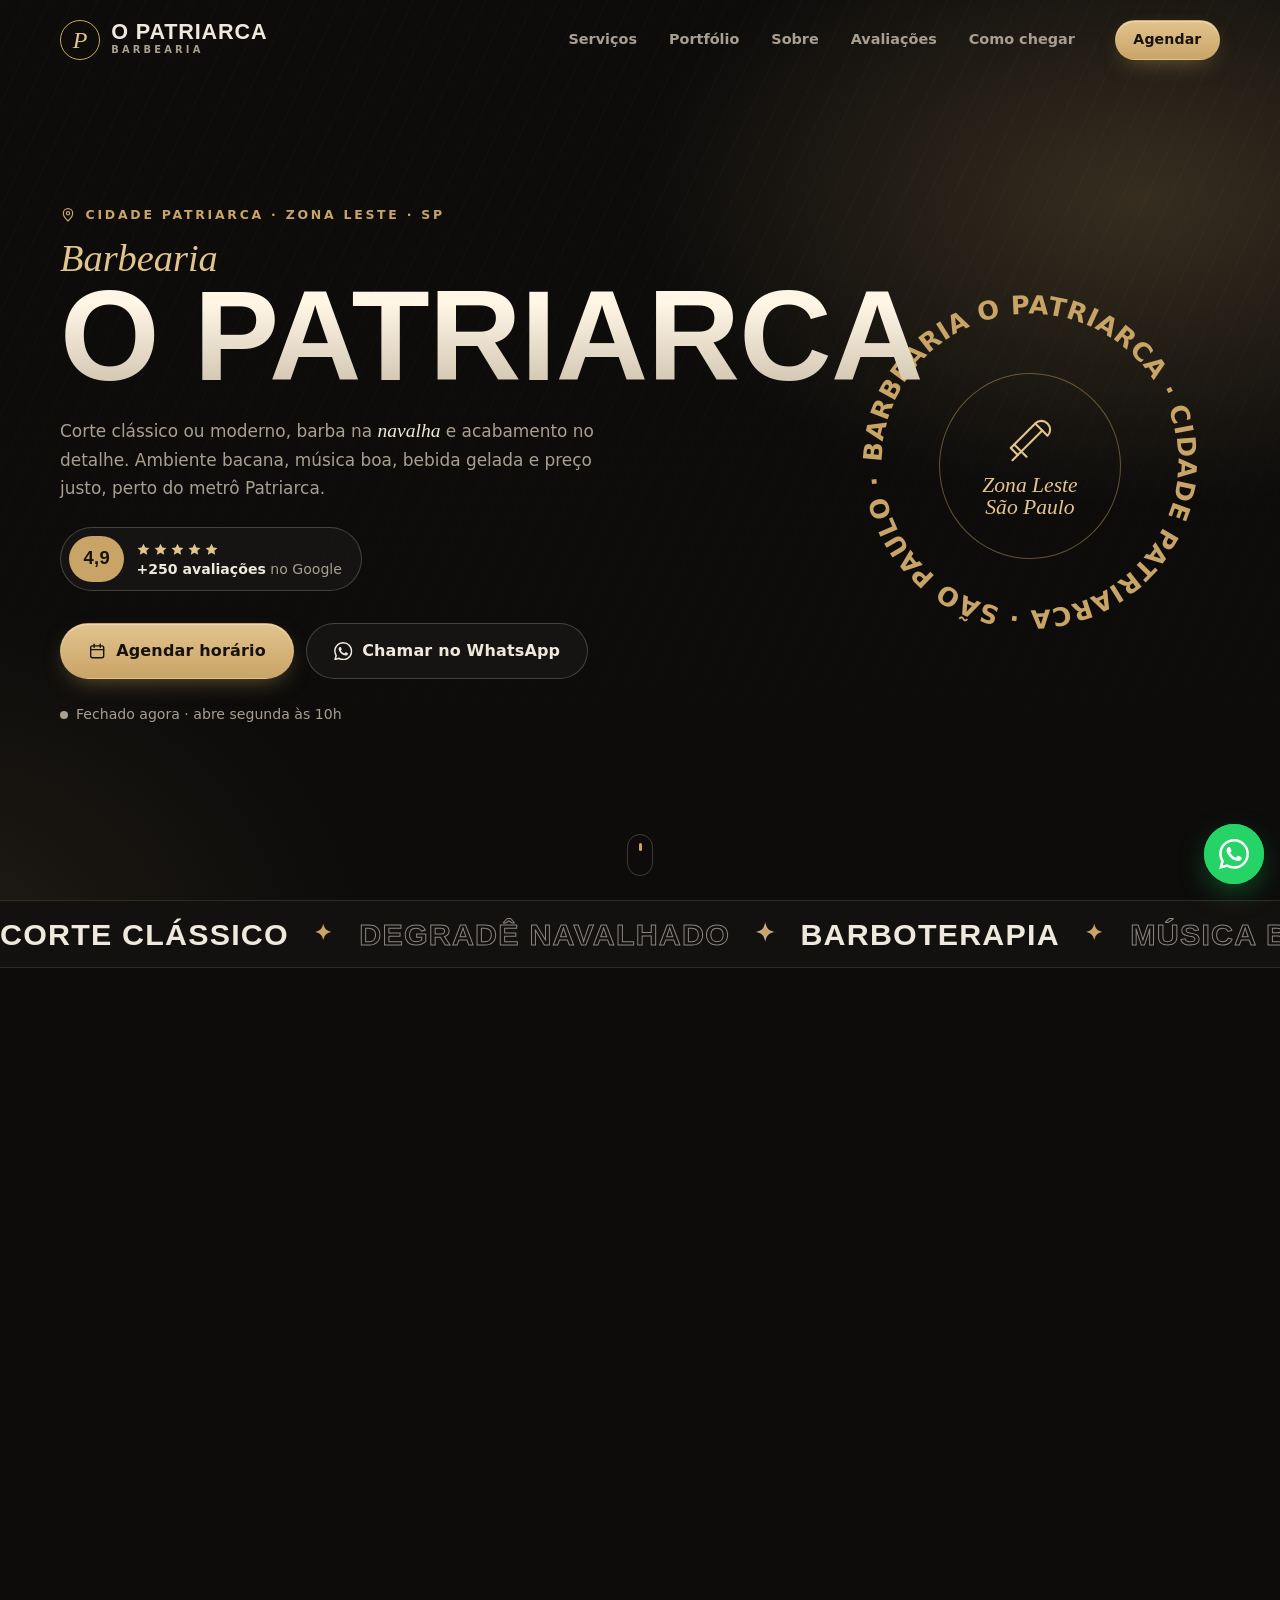
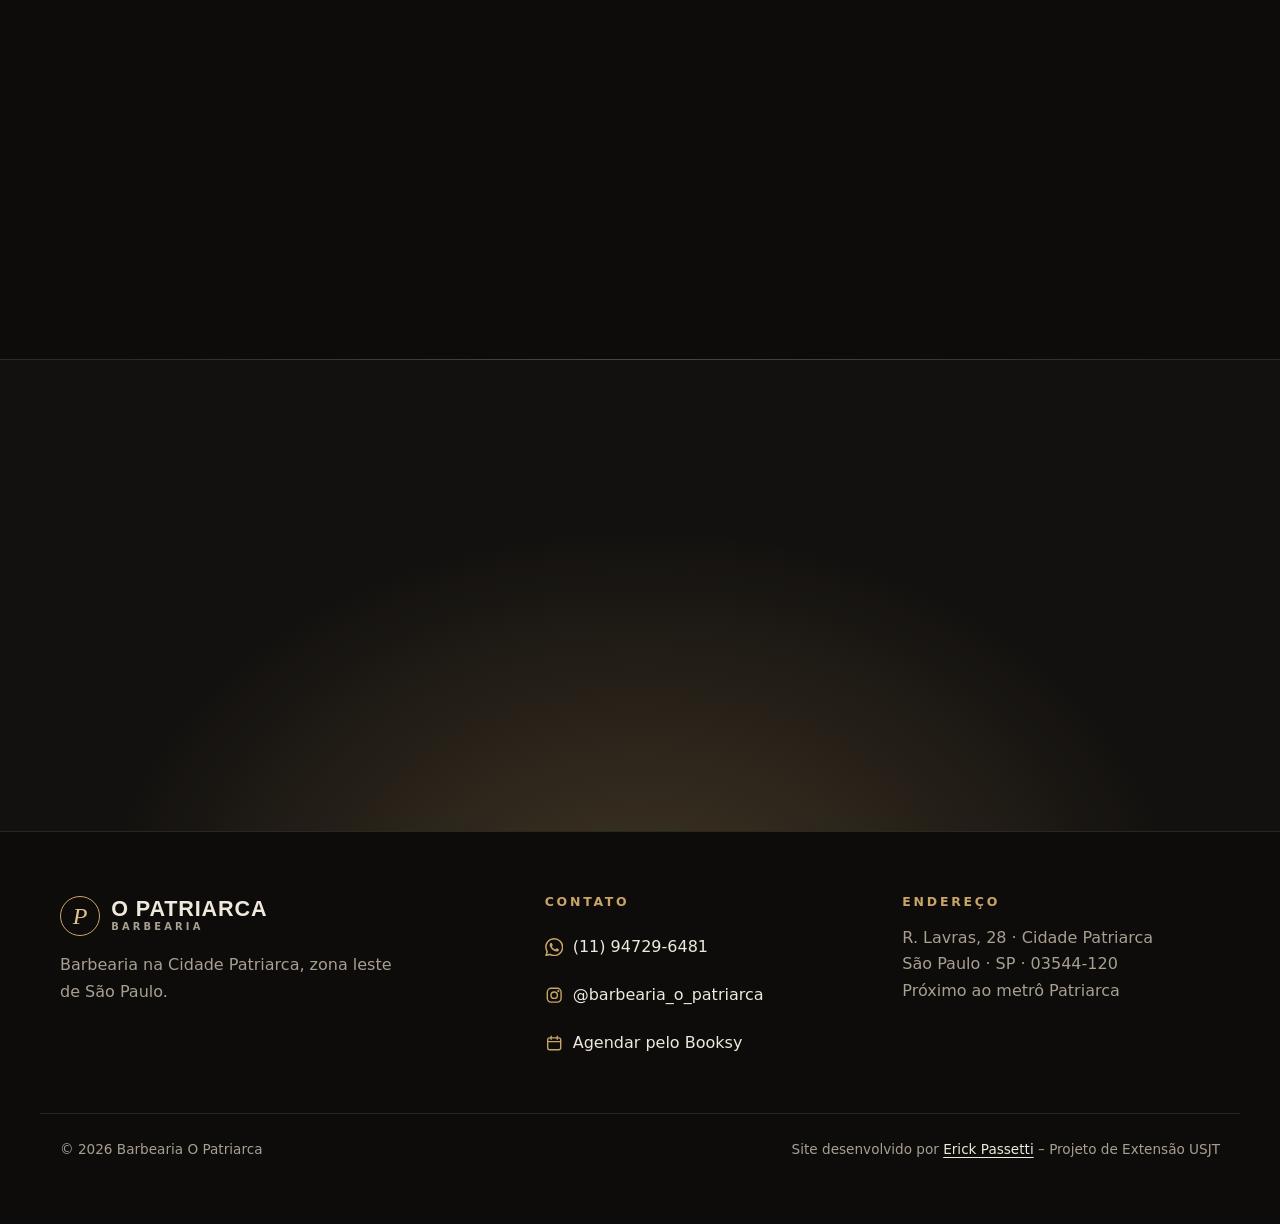
==== index.html @ 7fea0f7e "feat: site da Barbearia O Patriarca Landing page estática (HTML, CSS e JS puros) para GitHub Pages, " ====
<!doctype html>
<html lang="pt-BR">
<head>
  <meta charset="utf-8">
  <meta name="viewport" content="width=device-width, initial-scale=1, viewport-fit=cover">

  <!--
    ============================================================
    SEGURANÇA
    Política de conteúdo (CSP): o navegador só carrega scripts,
    fontes, imagens e iframes das origens listadas abaixo.
    Se um dia adicionar outro serviço externo, inclua a origem aqui.
    ============================================================
  -->
  <meta http-equiv="Content-Security-Policy" content="default-src 'self'; script-src 'self' https://gc.zgo.at; style-src 'self' https://fonts.googleapis.com; font-src https://fonts.gstatic.com; img-src 'self' data: https://*.goatcounter.com; connect-src 'self' https://*.goatcounter.com; frame-src https://www.google.com https://maps.google.com; object-src 'none'; base-uri 'self'; form-action 'none'; upgrade-insecure-requests">
  <meta name="referrer" content="strict-origin-when-cross-origin">

  <!-- ============================================================
       SEO LOCAL — título e descrição que aparecem no Google
       ============================================================ -->
  <title>Barbearia O Patriarca | Barbearia na Cidade Patriarca, Zona Leste de SP</title>
  <meta name="description" content="Barbearia na Cidade Patriarca, zona leste de SP, perto do metrô Patriarca. Corte masculino clássico e moderno, barba e barboterapia. Nota 4,9 no Google. Agende online.">
  <meta name="robots" content="index, follow, max-image-preview:large">
  <!-- TROCAR: endereço final do site no GitHub Pages (ou domínio próprio) -->
  <link rel="canonical" href="https://passetti-cmd.github.io/barbearia-o-patriarca/">

  <!-- Geolocalização (ajuda buscadores a entender a região) -->
  <meta name="geo.region" content="BR-SP">
  <meta name="geo.placename" content="Cidade Patriarca, São Paulo">
  <meta name="geo.position" content="-23.5317;-46.5005">
  <meta name="ICBM" content="-23.5317, -46.5005">

  <!-- Cor da barra do navegador no celular -->
  <meta name="theme-color" content="#0d0c0b">
  <meta name="color-scheme" content="dark">

  <!-- ============================================================
       OPEN GRAPH / TWITTER — prévia bonita no WhatsApp e redes
       ============================================================ -->
  <meta property="og:type" content="website">
  <meta property="og:locale" content="pt_BR">
  <meta property="og:site_name" content="Barbearia O Patriarca">
  <meta property="og:title" content="Barbearia O Patriarca — Cidade Patriarca, Zona Leste SP">
  <meta property="og:description" content="Corte clássico e moderno, barba e barboterapia perto do metrô Patriarca. Nota 4,9 no Google. Agende pelo Booksy ou WhatsApp.">
  <meta property="og:url" content="https://passetti-cmd.github.io/barbearia-o-patriarca/">
  <meta property="og:image" content="https://passetti-cmd.github.io/barbearia-o-patriarca/assets/img/og-image.jpg">
  <meta property="og:image:width" content="1200">
  <meta property="og:image:height" content="630">
  <meta property="og:image:alt" content="Barbearia O Patriarca — nota 4,9 no Google, Cidade Patriarca, zona leste de São Paulo">
  <meta name="twitter:card" content="summary_large_image">
  <meta name="twitter:title" content="Barbearia O Patriarca — Cidade Patriarca, Zona Leste SP">
  <meta name="twitter:description" content="Corte clássico e moderno, barba e barboterapia perto do metrô Patriarca. Nota 4,9 no Google.">
  <meta name="twitter:image" content="https://passetti-cmd.github.io/barbearia-o-patriarca/assets/img/og-image.jpg">

  <!-- Ícones -->
  <link rel="icon" href="assets/img/icons/favicon.svg" type="image/svg+xml">
  <link rel="icon" href="assets/img/icons/favicon.ico" sizes="32x32">
  <link rel="apple-touch-icon" href="assets/img/icons/apple-touch-icon.png">
  <link rel="manifest" href="site.webmanifest">

  <!-- Fontes: Big Shoulders (títulos), Instrument Serif (detalhes), Manrope (texto) -->
  <link rel="preconnect" href="https://fonts.googleapis.com">
  <link rel="preconnect" href="https://fonts.gstatic.com" crossorigin>
  <link rel="stylesheet" href="https://fonts.googleapis.com/css2?family=Big+Shoulders+Display:wght@700;800;900&family=Instrument+Serif:ital@0;1&family=Manrope:wght@400;500;600;700;800&display=swap">

  <link rel="stylesheet" href="assets/css/style.css">
  <script src="assets/js/main.js" defer></script>

  <!-- ============================================================
       DADOS ESTRUTURADOS (schema.org / BarberShop)
       Google lê isso para montar o painel da empresa na busca.
       CONFIRMAR: horários (openingHoursSpecification) e geo
       (latitude/longitude: pegue no Google Maps clicando com o
       botão direito no pin da barbearia).
       ============================================================ -->
  <script type="application/ld+json">
  {
    "@context": "https://schema.org",
    "@type": "BarberShop",
    "@id": "https://passetti-cmd.github.io/barbearia-o-patriarca/#barbearia",
    "name": "Barbearia O Patriarca",
    "description": "Barbearia na Cidade Patriarca, zona leste de São Paulo, perto do metrô Patriarca. Corte de cabelo masculino clássico e moderno, barba, barboterapia e acabamento.",
    "url": "https://passetti-cmd.github.io/barbearia-o-patriarca/",
    "image": "https://passetti-cmd.github.io/barbearia-o-patriarca/assets/img/og-image.jpg",
    "logo": "https://passetti-cmd.github.io/barbearia-o-patriarca/assets/img/icons/icon-512.png",
    "telephone": "+55-11-94729-6481",
    "priceRange": "R$ 20 - R$ 90",
    "currenciesAccepted": "BRL",
    "paymentAccepted": "Dinheiro, Pix, Cartão",
    "address": {
      "@type": "PostalAddress",
      "streetAddress": "R. Lavras, 28 - Cidade Patriarca",
      "addressLocality": "São Paulo",
      "addressRegion": "SP",
      "postalCode": "03544-120",
      "addressCountry": "BR"
    },
    "geo": {
      "@type": "GeoCoordinates",
      "latitude": -23.5317,
      "longitude": -46.5005
    },
    "hasMap": "https://www.google.com/maps/search/?api=1&query=Barbearia%20O%20Patriarca%20R.%20Lavras%2028%20S%C3%A3o%20Paulo",
    "areaServed": [
      { "@type": "Place", "name": "Cidade Patriarca" },
      { "@type": "Place", "name": "Vila Matilde" },
      { "@type": "Place", "name": "Artur Alvim" },
      { "@type": "Place", "name": "Penha" },
      { "@type": "Place", "name": "Zona Leste de São Paulo" }
    ],
    "openingHoursSpecification": [
      {
        "@type": "OpeningHoursSpecification",
        "dayOfWeek": ["Monday", "Tuesday", "Wednesday", "Thursday", "Friday", "Saturday"],
        "opens": "10:00",
        "closes": "20:00"
      }
    ],
    "aggregateRating": {
      "@type": "AggregateRating",
      "ratingValue": "4.9",
      "reviewCount": "251",
      "bestRating": "5",
      "worstRating": "1"
    },
    "sameAs": [
      "https://www.instagram.com/barbearia_o_patriarca/",
      "https://booksy.com/pt-br/1047773_barbearia-o-patriarca_barbearias_3081_sao-paulo"
    ],
    "potentialAction": {
      "@type": "ReserveAction",
      "target": "https://booksy.com/pt-br/1047773_barbearia-o-patriarca_barbearias_3081_sao-paulo",
      "name": "Agendar horário"
    },
    "hasOfferCatalog": {
      "@type": "OfferCatalog",
      "name": "Serviços",
      "itemListElement": [
        { "@type": "Offer", "price": "50.00", "priceCurrency": "BRL", "itemOffered": { "@type": "Service", "name": "Corte de cabelo masculino" } },
        { "@type": "Offer", "price": "80.00", "priceCurrency": "BRL", "itemOffered": { "@type": "Service", "name": "Combo corte + barba" } },
        { "@type": "Offer", "price": "55.00", "priceCurrency": "BRL", "itemOffered": { "@type": "Service", "name": "Corte infantil (0 a 10 anos)" } },
        { "@type": "Offer", "price": "55.00", "priceCurrency": "BRL", "itemOffered": { "@type": "Service", "name": "Degradê navalhado ou shaver" } },
        { "@type": "Offer", "price": "45.00", "priceCurrency": "BRL", "itemOffered": { "@type": "Service", "name": "Barba" } },
        { "@type": "Offer", "price": "75.00", "priceCurrency": "BRL", "itemOffered": { "@type": "Service", "name": "Barboterapia (vapor e lâmina)" } }
      ]
    }
  }
  </script>
</head>

<body>
  <!-- Sprite de ícones SVG: cada ícone é usado com <use href="#i-nome"> -->
  <svg class="sprite" aria-hidden="true" focusable="false">
    <symbol id="i-whats" viewBox="0 0 24 24"><path fill="currentColor" d="M17.47 14.38c-.3-.15-1.76-.87-2.03-.97-.27-.1-.47-.15-.67.15-.2.3-.77.97-.94 1.16-.17.2-.35.22-.64.08-.3-.15-1.26-.47-2.39-1.48-.88-.79-1.48-1.76-1.65-2.06-.17-.3-.02-.46.13-.6.13-.14.3-.35.45-.52.15-.18.2-.3.3-.5.1-.2.05-.37-.03-.52-.07-.15-.67-1.61-.91-2.2-.24-.58-.49-.5-.67-.51h-.57c-.2 0-.52.07-.79.37-.27.3-1.04 1.02-1.04 2.48s1.07 2.88 1.21 3.07c.15.2 2.1 3.2 5.08 4.49.71.3 1.26.49 1.7.63.71.22 1.36.19 1.87.12.57-.09 1.76-.72 2-1.42.25-.7.25-1.29.18-1.41-.08-.13-.27-.2-.57-.35m-5.42 7.4h-.01a9.87 9.87 0 0 1-5.03-1.37l-.36-.22-3.74.98 1-3.65-.24-.37a9.86 9.86 0 0 1-1.51-5.26c0-5.45 4.44-9.88 9.89-9.88 2.64 0 5.12 1.03 6.99 2.9a9.83 9.83 0 0 1 2.89 6.99c0 5.45-4.44 9.88-9.88 9.88m8.41-18.3A11.82 11.82 0 0 0 12.05 0C5.5 0 .16 5.34.16 11.89c0 2.1.55 4.14 1.59 5.95L.06 24l6.3-1.65a11.88 11.88 0 0 0 5.69 1.45h.01c6.55 0 11.89-5.34 11.89-11.89 0-3.18-1.24-6.17-3.48-8.41"/></symbol>
    <symbol id="i-insta" viewBox="0 0 24 24"><g fill="none" stroke="currentColor" stroke-width="1.8"><rect x="3" y="3" width="18" height="18" rx="5"/><circle cx="12" cy="12" r="4.2"/><circle cx="17.4" cy="6.6" r=".6" fill="currentColor"/></g></symbol>
    <symbol id="i-calendar" viewBox="0 0 24 24"><g fill="none" stroke="currentColor" stroke-width="1.8" stroke-linecap="round"><rect x="3.5" y="5" width="17" height="15.5" rx="2.5"/><path d="M3.5 10h17M8 3v4M16 3v4"/></g></symbol>
    <symbol id="i-star" viewBox="0 0 24 24"><path fill="currentColor" d="m12 2.6 2.9 6 6.6.8-4.9 4.5 1.3 6.5L12 17.2l-5.9 3.2 1.3-6.5L2.5 9.4l6.6-.8z"/></symbol>
    <symbol id="i-pin" viewBox="0 0 24 24"><g fill="none" stroke="currentColor" stroke-width="1.8"><path d="M12 21s-7-6.2-7-11.5a7 7 0 0 1 14 0C19 14.8 12 21 12 21z"/><circle cx="12" cy="9.5" r="2.5"/></g></symbol>
    <symbol id="i-clock" viewBox="0 0 24 24"><g fill="none" stroke="currentColor" stroke-width="1.8" stroke-linecap="round"><circle cx="12" cy="12" r="8.5"/><path d="M12 7.5V12l3 2"/></g></symbol>
    <symbol id="i-train" viewBox="0 0 24 24"><g fill="none" stroke="currentColor" stroke-width="1.8" stroke-linecap="round" stroke-linejoin="round"><rect x="5" y="3" width="14" height="14" rx="3"/><path d="M5 11h14M9 14.2h.01M15 14.2h.01M8 21l2-4M16 21l-2-4"/></g></symbol>
    <symbol id="i-arrow" viewBox="0 0 24 24"><path fill="none" stroke="currentColor" stroke-width="1.8" stroke-linecap="round" stroke-linejoin="round" d="M5 12h14m-6-6 6 6-6 6"/></symbol>
    <symbol id="i-close" viewBox="0 0 24 24"><path fill="none" stroke="currentColor" stroke-width="2" stroke-linecap="round" d="M6 6l12 12M18 6 6 18"/></symbol>
    <symbol id="i-prev" viewBox="0 0 24 24"><path fill="none" stroke="currentColor" stroke-width="2" stroke-linecap="round" stroke-linejoin="round" d="m15 5-7 7 7 7"/></symbol>
    <symbol id="i-next" viewBox="0 0 24 24"><path fill="none" stroke="currentColor" stroke-width="2" stroke-linecap="round" stroke-linejoin="round" d="m9 5 7 7-7 7"/></symbol>
    <symbol id="i-razor" viewBox="0 0 64 64"><g fill="none" stroke="currentColor" stroke-width="2.4" stroke-linecap="round" stroke-linejoin="round"><path d="M10 40 38 12l8 8-28 28z"/><path d="M38 12c4-4 10-4 14 0s4 10 0 14l-6-6"/><path d="M18 48l-6 6M14 36l14 14"/></g></symbol>
  </svg>

  <!-- Atalho para quem navega por teclado / leitor de tela -->
  <a class="skip-link" href="#conteudo">Pular para o conteúdo</a>

  <!-- ============================================================
       CABEÇALHO
       ============================================================ -->
  <header class="header" data-header>
    <div class="container header__inner">
      <a class="brand" href="#inicio" aria-label="Barbearia O Patriarca — início">
        <span class="brand__mark" aria-hidden="true">P</span>
        <span class="brand__text">O Patriarca<small>Barbearia</small></span>
      </a>

      <nav class="nav" id="menu" aria-label="Principal" data-nav>
        <ul class="nav__list">
          <li><a href="#servicos">Serviços</a></li>
          <li><a href="#portfolio">Portfólio</a></li>
          <li><a href="#sobre">Sobre</a></li>
          <li><a href="#avaliacoes">Avaliações</a></li>
          <li><a href="#localizacao">Como chegar</a></li>
        </ul>
        <a class="btn btn--gold nav__cta-mobile"
           href="https://booksy.com/pt-br/1047773_barbearia-o-patriarca_barbearias_3081_sao-paulo"
           target="_blank" rel="noopener noreferrer"
           data-goatcounter-click="agendar-booksy" data-goatcounter-title="Menu mobile">
          <svg class="icon" aria-hidden="true"><use href="#i-calendar"/></svg> Agendar horário
        </a>
      </nav>

      <a class="btn btn--gold btn--sm header__cta"
         href="https://booksy.com/pt-br/1047773_barbearia-o-patriarca_barbearias_3081_sao-paulo"
         target="_blank" rel="noopener noreferrer"
         data-goatcounter-click="agendar-booksy" data-goatcounter-title="Cabeçalho">Agendar</a>

      <button class="menu-toggle" type="button" aria-expanded="false" aria-controls="menu" data-menu-toggle>
        <span class="sr-only" data-menu-label>Abrir menu</span>
        <span class="menu-toggle__bars" aria-hidden="true"></span>
      </button>
    </div>
  </header>

  <main id="conteudo">

    <!-- ============================================================
         01 · HERO
         ============================================================ -->
    <section class="hero" id="inicio" aria-labelledby="titulo-principal">
      <div class="hero__bg" aria-hidden="true"></div>

      <div class="container hero__inner">
        <div class="hero__content">
          <p class="eyebrow hero__eyebrow" data-reveal>
            <svg class="icon" aria-hidden="true"><use href="#i-pin"/></svg>
            Cidade Patriarca · Zona Leste · SP
          </p>

          <h1 class="hero__title" id="titulo-principal" data-reveal>
            <span class="hero__title-kicker">Barbearia</span>
            <span class="hero__title-main">O Patriarca</span>
          </h1>

          <p class="hero__lead" data-reveal>
            Corte clássico ou moderno, barba na <em>navalha</em> e acabamento no detalhe.
            Ambiente bacana, música boa, bebida gelada e preço justo, perto do metrô Patriarca.
          </p>

          <a class="rating-pill" href="#avaliacoes" data-reveal>
            <span class="rating-pill__score">4,9</span>
            <span class="stars" aria-hidden="true">
              <svg><use href="#i-star"/></svg><svg><use href="#i-star"/></svg><svg><use href="#i-star"/></svg><svg><use href="#i-star"/></svg><svg><use href="#i-star"/></svg>
            </span>
            <span class="rating-pill__text"><strong>+250 avaliações</strong> no Google</span>
          </a>

          <div class="hero__actions" data-reveal>
            <a class="btn btn--gold btn--lg"
               href="https://booksy.com/pt-br/1047773_barbearia-o-patriarca_barbearias_3081_sao-paulo"
               target="_blank" rel="noopener noreferrer"
               data-goatcounter-click="agendar-booksy" data-goatcounter-title="Hero">
              <svg class="icon" aria-hidden="true"><use href="#i-calendar"/></svg>
              Agendar horário
            </a>
            <a class="btn btn--ghost btn--lg"
               href="https://wa.me/5511947296481?text=Ol%C3%A1!%20Vim%20pelo%20site%20e%20gostaria%20de%20agendar%20um%20hor%C3%A1rio."
               target="_blank" rel="noopener noreferrer"
               data-goatcounter-click="whatsapp" data-goatcounter-title="Hero">
              <svg class="icon" aria-hidden="true"><use href="#i-whats"/></svg>
              Chamar no WhatsApp
            </a>
          </div>

          <p class="hero__status" data-open-status hidden></p>
        </div>

        <!-- Selo giratório decorativo -->
        <div class="hero__seal" aria-hidden="true">
          <svg class="seal__ring" viewBox="0 0 200 200">
            <defs><path id="seal-circle" d="M100,100 m-78,0 a78,78 0 1,1 156,0 a78,78 0 1,1 -156,0"/></defs>
            <text><textPath href="#seal-circle" textLength="486" lengthAdjust="spacing">BARBEARIA O PATRIARCA · CIDADE PATRIARCA · SÃO PAULO ·</textPath></text>
          </svg>
          <div class="seal__core">
            <svg class="seal__razor"><use href="#i-razor"/></svg>
            <span>Zona Leste<br>São Paulo</span>
          </div>
        </div>
      </div>

      <a class="hero__scroll" href="#servicos" aria-label="Rolar para os serviços">
        <span></span>
      </a>
    </section>

    <!-- Faixa animada com os diferenciais -->
    <div class="marquee" aria-hidden="true">
      <div class="marquee__track">
        <span>Corte clássico</span><span>Degradê navalhado</span><span>Barboterapia</span><span>Música boa</span><span>Bebida gelada</span><span>Preço justo</span><span>Hora marcada</span>
        <span>Corte clássico</span><span>Degradê navalhado</span><span>Barboterapia</span><span>Música boa</span><span>Bebida gelada</span><span>Preço justo</span><span>Hora marcada</span>
      </div>
    </div>

    <!-- ============================================================
         02 · SERVIÇOS
         Preços copiados do Booksy. Se mudarem lá, mude aqui também
         (e no JSON-LD lá em cima, em "hasOfferCatalog").
         ============================================================ -->
    <section class="section" id="servicos" aria-labelledby="titulo-servicos">
      <div class="container">
        <header class="section__head" data-reveal>
          <p class="eyebrow"><span class="eyebrow__num">01</span> Serviços</p>
          <h2 class="section__title" id="titulo-servicos">Cortes, barba e <em>acabamento</em></h2>
          <p class="section__lead">Do corte na máquina ao degradê navalhado. Valores de referência, confirme no agendamento.</p>
        </header>

        <!-- Destaques: os 3 mais pedidos -->
        <h3 class="sr-only">Mais pedidos</h3>
        <ul class="featured" role="list">
          <li class="card card--feature" data-reveal>
            <span class="card__tag">Mais pedido</span>
            <h4 class="card__title">Corte</h4>
            <p class="card__desc">Corte masculino clássico ou moderno, na tesoura ou máquina, com finalização.</p>
            <p class="card__meta"><span class="price">R$ 50</span><span class="duration"><svg class="icon" aria-hidden="true"><use href="#i-clock"/></svg>30 min</span></p>
          </li>
          <li class="card card--feature card--highlight" data-reveal>
            <span class="card__tag">Melhor custo</span>
            <h4 class="card__title">Combo Corte + Barba</h4>
            <p class="card__desc">O pacote completo: corte do seu estilo e barba alinhada na navalha.</p>
            <p class="card__meta"><span class="price">R$ 80</span><span class="duration"><svg class="icon" aria-hidden="true"><use href="#i-clock"/></svg>1 h</span></p>
          </li>
          <li class="card card--feature" data-reveal>
            <span class="card__tag">Experiência</span>
            <h4 class="card__title">Barboterapia</h4>
            <p class="card__desc">Vapor e lâmina: limpeza de pele, esfoliação, massagem facial, barbear e hidratação.</p>
            <p class="card__meta"><span class="price">R$ 75</span><span class="duration"><svg class="icon" aria-hidden="true"><use href="#i-clock"/></svg>45 min</span></p>
          </li>
        </ul>

        <!-- Tabela completa por categoria (abas) -->
        <div class="menu-board" data-reveal>
          <div class="tabs" role="tablist" aria-label="Categorias de serviço" data-tabs>
            <button class="tabs__btn" type="button" role="tab" id="tab-cortes" aria-controls="painel-cortes" aria-selected="true">Cortes</button>
            <button class="tabs__btn" type="button" role="tab" id="tab-barba" aria-controls="painel-barba" aria-selected="false" tabindex="-1">Barba</button>
            <button class="tabs__btn" type="button" role="tab" id="tab-combos" aria-controls="painel-combos" aria-selected="false" tabindex="-1">Combos</button>
            <button class="tabs__btn" type="button" role="tab" id="tab-acabamentos" aria-controls="painel-acabamentos" aria-selected="false" tabindex="-1">Acabamentos</button>
          </div>

          <div class="tabs__panel" role="tabpanel" id="painel-cortes" aria-labelledby="tab-cortes" tabindex="0">
            <h3 class="panel__title">Cortes</h3>
            <ul class="price-list" role="list">
              <li><span class="price-list__name">Corte</span><span class="price-list__dots"></span><span class="price-list__time">30 min</span><span class="price-list__price">R$ 50</span></li>
              <li><span class="price-list__name">Corte “Degradê Navalhado ou Shaver”</span><span class="price-list__dots"></span><span class="price-list__time">30 min</span><span class="price-list__price">R$ 55</span></li>
              <li><span class="price-list__name">Corte kids <small>(0 a 10 anos)</small></span><span class="price-list__dots"></span><span class="price-list__time">45 min</span><span class="price-list__price">R$ 55</span></li>
              <li><span class="price-list__name">Corte raspado por inteiro na navalha</span><span class="price-list__dots"></span><span class="price-list__time">30 min</span><span class="price-list__price">R$ 40</span></li>
              <li><span class="price-list__name">Corte máquina, um tamanho</span><span class="price-list__dots"></span><span class="price-list__time">20 min</span><span class="price-list__price">R$ 35</span></li>
            </ul>
          </div>

          <div class="tabs__panel" role="tabpanel" id="painel-barba" aria-labelledby="tab-barba" tabindex="0">
            <h3 class="panel__title">Barba</h3>
            <ul class="price-list" role="list">
              <li><span class="price-list__name">Barboterapia <small>(vapor e lâmina)</small></span><span class="price-list__dots"></span><span class="price-list__time">45 min</span><span class="price-list__price">R$ 75</span></li>
              <li><span class="price-list__name">Barba</span><span class="price-list__dots"></span><span class="price-list__time">30 min</span><span class="price-list__price">R$ 45</span></li>
              <li><span class="price-list__name">Limpar pescoço, rosto e aparar o bigode <small>(só máquina, sem navalha)</small></span><span class="price-list__dots"></span><span class="price-list__time">15 min</span><span class="price-list__price">R$ 30</span></li>
              <li><span class="price-list__name">Abaixar a barba na máquina</span><span class="price-list__dots"></span><span class="price-list__time">10 min</span><span class="price-list__price">R$ 20</span></li>
            </ul>
          </div>

          <div class="tabs__panel" role="tabpanel" id="painel-combos" aria-labelledby="tab-combos" tabindex="0">
            <h3 class="panel__title">Combos</h3>
            <ul class="price-list" role="list">
              <li><span class="price-list__name">Corte máquina um tamanho + barboterapia</span><span class="price-list__dots"></span><span class="price-list__time">1 h</span><span class="price-list__price">R$ 90</span></li>
              <li><span class="price-list__name">Corte todo raspado (navalha) + barboterapia</span><span class="price-list__dots"></span><span class="price-list__time">1 h</span><span class="price-list__price">R$ 90</span></li>
              <li><span class="price-list__name">Corte + barba</span><span class="price-list__dots"></span><span class="price-list__time">1 h</span><span class="price-list__price">R$ 80</span></li>
              <li><span class="price-list__name">Corte todo raspado (navalha) + barba</span><span class="price-list__dots"></span><span class="price-list__time">45 min</span><span class="price-list__price">R$ 70</span></li>
              <li><span class="price-list__name">Corte um tamanho (máquina) + barba</span><span class="price-list__dots"></span><span class="price-list__time">45 min</span><span class="price-list__price">R$ 70</span></li>
              <!-- CONFIRMAR: o Booksy lista 11 combos; adicione os outros 6 aqui -->
            </ul>
            <p class="panel__note">Tem mais combinações no Booksy.</p>
          </div>

          <div class="tabs__panel" role="tabpanel" id="painel-acabamentos" aria-labelledby="tab-acabamentos" tabindex="0">
            <h3 class="panel__title">Acabamentos</h3>
            <ul class="price-list" role="list">
              <li><span class="price-list__name">Pezinho e sobrancelha</span><span class="price-list__dots"></span><span class="price-list__time">30 min</span><span class="price-list__price">R$ 45</span></li>
              <li><span class="price-list__name">Pezinho com navalha</span><span class="price-list__dots"></span><span class="price-list__time">30 min</span><span class="price-list__price">R$ 25</span></li>
              <li><span class="price-list__name">Sobrancelhas</span><span class="price-list__dots"></span><span class="price-list__time">30 min</span><span class="price-list__price">R$ 25</span></li>
              <li><span class="price-list__name">Pezinho máquina</span><span class="price-list__dots"></span><span class="price-list__time">30 min</span><span class="price-list__price">R$ 20</span></li>
              <li><span class="price-list__name">Penteado</span><span class="price-list__dots"></span><span class="price-list__time">15 min</span><span class="price-list__price">R$ 20</span></li>
            </ul>
          </div>

          <div class="menu-board__foot">
            <p>Atendimento com <strong>hora marcada</strong>: escolha o serviço, o barbeiro e o horário.</p>
            <a class="btn btn--gold"
               href="https://booksy.com/pt-br/1047773_barbearia-o-patriarca_barbearias_3081_sao-paulo"
               target="_blank" rel="noopener noreferrer"
               data-goatcounter-click="agendar-booksy" data-goatcounter-title="Serviços">
              Ver horários livres <svg class="icon" aria-hidden="true"><use href="#i-arrow"/></svg>
            </a>
          </div>
        </div>
      </div>
    </section>

    <!-- ============================================================
         03 · PORTFÓLIO
         Para trocar as fotos: substitua os arquivos em
         assets/img/portfolio/ mantendo os mesmos nomes
         (corte-01.jpg ... corte-08.jpg) e ajuste o "alt" de cada uma
         descrevendo o corte (ajuda no Google Imagens).
         Tamanho ideal: 900 x 1125 px (proporção 4:5), JPG ~150 KB.
         ============================================================ -->
    <section class="section section--alt" id="portfolio" aria-labelledby="titulo-portfolio">
      <div class="container">
        <header class="section__head" data-reveal>
          <p class="eyebrow"><span class="eyebrow__num">02</span> Portfólio</p>
          <h2 class="section__title" id="titulo-portfolio">Trabalho que <em>fala</em> por si</h2>
          <p class="section__lead">Alguns cortes feitos aqui na cadeira. Toque na foto para ampliar.</p>
        </header>

        <ul class="gallery" role="list" data-gallery>
          <li class="gallery__item gallery__item--tall" data-reveal>
            <a href="assets/img/portfolio/corte-01.jpg" data-lightbox>
              <img src="assets/img/portfolio/corte-01.jpg" width="900" height="1125" loading="lazy" decoding="async"
                   alt="Degradê navalhado com risco lateral feito na Barbearia O Patriarca">
            </a>
          </li>
          <li class="gallery__item" data-reveal>
            <a href="assets/img/portfolio/corte-02.jpg" data-lightbox>
              <img src="assets/img/portfolio/corte-02.jpg" width="900" height="1125" loading="lazy" decoding="async"
                   alt="Corte social clássico masculino com acabamento na tesoura">
            </a>
          </li>
          <li class="gallery__item" data-reveal>
            <a href="assets/img/portfolio/corte-03.jpg" data-lightbox>
              <img src="assets/img/portfolio/corte-03.jpg" width="900" height="1125" loading="lazy" decoding="async"
                   alt="Barba alinhada na navalha com contorno marcado">
            </a>
          </li>
          <li class="gallery__item gallery__item--tall" data-reveal>
            <a href="assets/img/portfolio/corte-04.jpg" data-lightbox>
              <img src="assets/img/portfolio/corte-04.jpg" width="900" height="1125" loading="lazy" decoding="async"
                   alt="Combo corte e barba em cliente da zona leste de São Paulo">
            </a>
          </li>
          <li class="gallery__item gallery__item--tall" data-reveal>
            <a href="assets/img/portfolio/corte-05.jpg" data-lightbox>
              <img src="assets/img/portfolio/corte-05.jpg" width="900" height="1125" loading="lazy" decoding="async"
                   alt="Corte moderno texturizado no topo com laterais baixas">
            </a>
          </li>
          <li class="gallery__item gallery__item--tall" data-reveal>
            <a href="assets/img/portfolio/corte-06.jpg" data-lightbox>
              <img src="assets/img/portfolio/corte-06.jpg" width="900" height="1125" loading="lazy" decoding="async"
                   alt="Corte infantil feito na Barbearia O Patriarca">
            </a>
          </li>
          <li class="gallery__item" data-reveal>
            <a href="assets/img/portfolio/corte-07.jpg" data-lightbox>
              <img src="assets/img/portfolio/corte-07.jpg" width="900" height="1125" loading="lazy" decoding="async"
                   alt="Cabeça raspada na navalha com acabamento liso">
            </a>
          </li>
          <li class="gallery__item" data-reveal>
            <a href="assets/img/portfolio/corte-08.jpg" data-lightbox>
              <img src="assets/img/portfolio/corte-08.jpg" width="900" height="1125" loading="lazy" decoding="async"
                   alt="Ambiente interno da Barbearia O Patriarca na Cidade Patriarca">
            </a>
          </li>
        </ul>

        <p class="center" data-reveal>
          <a class="btn btn--ghost"
             href="https://www.instagram.com/barbearia_o_patriarca/"
             target="_blank" rel="noopener noreferrer"
             data-goatcounter-click="instagram" data-goatcounter-title="Portfólio">
            <svg class="icon" aria-hidden="true"><use href="#i-insta"/></svg>
            Mais cortes no @barbearia_o_patriarca
          </a>
        </p>
      </div>
    </section>

    <!-- ============================================================
         04 · SOBRE
         Texto baseado na descrição do próprio Booksy da barbearia.
         CONFIRMAR: nome do segundo barbeiro e fotos da equipe.
         ============================================================ -->
    <section class="section" id="sobre" aria-labelledby="titulo-sobre">
      <div class="container about">
        <div class="about__text" data-reveal>
          <p class="eyebrow"><span class="eyebrow__num">03</span> Sobre</p>
          <h2 class="section__title" id="titulo-sobre">Barbearia de <em>respeito</em> na zona leste</h2>
          <p>
            A Barbearia O Patriarca é referência em corte masculino na zona leste de São Paulo.
            Somos especializados em cortes clássicos e modernos, barba e acabamento, com técnica
            atualizada e atenção a cada detalhe.
          </p>
          <p>
            Aqui o atendimento é com hora marcada, para você chegar, sentar e ser atendido sem fila.
            O resto fica por conta da casa: ambiente confortável, música boa e bebida gelada.
          </p>

          <ul class="perks" role="list">
            <li><strong>Preço justo</strong><span>Serviço caprichado sem pesar no bolso.</span></li>
            <li><strong>Atendimento profissional</strong><span>Técnica, precisão e conversa boa.</span></li>
            <li><strong>Ambiente bacana</strong><span>Música boa e bebida gelada.</span></li>
            <li><strong>Hora marcada</strong><span>Agenda online, sem espera.</span></li>
          </ul>
        </div>

        <div class="team" data-reveal>
          <h3 class="team__title">A equipe</h3>
          <ul class="team__list" role="list">
            <li class="barber">
              <img src="assets/img/equipe/barbeiro-01.jpg" width="600" height="750" loading="lazy" decoding="async"
                   alt="Marcos, barbeiro da Barbearia O Patriarca">
              <div class="barber__info">
                <h4>Marcos</h4>
                <p>Barbeiro</p>
              </div>
            </li>
            <li class="barber">
              <img src="assets/img/equipe/barbeiro-02.jpg" width="600" height="750" loading="lazy" decoding="async"
                   alt="Barbeiro da Barbearia O Patriarca">
              <div class="barber__info">
                <!-- TROCAR: nome do segundo barbeiro -->
                <h4>Nome do barbeiro</h4>
                <p>Barbeiro</p>
              </div>
            </li>
          </ul>
        </div>
      </div>
    </section>

    <!-- ============================================================
         05 · AVALIAÇÕES
         NÃO invente depoimentos. Para incluir avaliações reais,
         copie do Google e cole dentro de <ul class="reviews">,
         seguindo o modelo comentado abaixo.
         ============================================================ -->
    <section class="section section--alt" id="avaliacoes" aria-labelledby="titulo-avaliacoes">
      <div class="container">
        <div class="score" data-reveal>
          <div class="score__number">
            <span class="score__value">4,9</span>
            <span class="stars stars--lg" aria-hidden="true">
              <svg><use href="#i-star"/></svg><svg><use href="#i-star"/></svg><svg><use href="#i-star"/></svg><svg><use href="#i-star"/></svg><svg><use href="#i-star"/></svg>
            </span>
            <span class="score__count">+250 avaliações no Google</span>
          </div>

          <div class="score__text">
            <p class="eyebrow"><span class="eyebrow__num">04</span> Avaliações</p>
            <h2 class="section__title" id="titulo-avaliacoes">Quem senta na cadeira, <em>volta</em></h2>
            <p class="section__lead">
              A nota vem de clientes reais no Google. Já cortou com a gente?
              Sua avaliação ajuda muito quem está procurando barbearia na zona leste.
            </p>
            <div class="score__actions">
              <!-- TROCAR (opcional): use o link "Pedir avaliações" do Perfil da Empresa no Google
                   (algo como https://g.page/r/XXXX/review) para abrir direto a janela de avaliar. -->
              <a class="btn btn--gold"
                 href="https://www.google.com/maps/search/?api=1&amp;query=Barbearia%20O%20Patriarca%20R.%20Lavras%2028%20S%C3%A3o%20Paulo"
                 target="_blank" rel="noopener noreferrer"
                 data-goatcounter-click="avaliar-google" data-goatcounter-title="Avaliações">
                <svg class="icon" aria-hidden="true"><use href="#i-star"/></svg>
                Avalie a gente no Google
              </a>
              <a class="btn btn--ghost"
                 href="https://www.google.com/maps/search/?api=1&amp;query=Barbearia%20O%20Patriarca%20R.%20Lavras%2028%20S%C3%A3o%20Paulo"
                 target="_blank" rel="noopener noreferrer"
                 data-goatcounter-click="ver-avaliacoes-google" data-goatcounter-title="Avaliações">
                Ler avaliações <svg class="icon" aria-hidden="true"><use href="#i-arrow"/></svg>
              </a>
            </div>
          </div>
        </div>

        <ul class="reviews" role="list">
          <!--
            MODELO DE AVALIAÇÃO REAL (copie, descomente e preencha):

            <li class="review" data-reveal>
              <span class="stars" aria-label="5 de 5 estrelas">
                <svg><use href="#i-star"/></svg><svg><use href="#i-star"/></svg><svg><use href="#i-star"/></svg><svg><use href="#i-star"/></svg><svg><use href="#i-star"/></svg>
              </span>
              <blockquote class="review__text">
                <p>Texto da avaliação exatamente como está no Google.</p>
              </blockquote>
              <p class="review__author">Nome do cliente <span>· Google · mês/ano</span></p>
            </li>
          -->
        </ul>
      </div>
    </section>

    <!-- ============================================================
         06 · LOCALIZAÇÃO
         CONFIRMAR: dias e horários. Se mudar aqui, mude também
         no JSON-LD (topo) e em HORARIOS no assets/js/main.js.
         ============================================================ -->
    <section class="section" id="localizacao" aria-labelledby="titulo-local">
      <div class="container">
        <header class="section__head" data-reveal>
          <p class="eyebrow"><span class="eyebrow__num">05</span> Como chegar</p>
          <h2 class="section__title" id="titulo-local">Perto do metrô <em>Patriarca</em></h2>
        </header>

        <div class="location">
          <div class="location__info" data-reveal>
            <div class="info-block">
              <svg class="icon icon--lg" aria-hidden="true"><use href="#i-pin"/></svg>
              <div>
                <h3>Endereço</h3>
                <address>
                  R. Lavras, 28 · Cidade Patriarca<br>
                  São Paulo · SP · CEP 03544-120
                </address>
              </div>
            </div>

            <div class="info-block">
              <svg class="icon icon--lg" aria-hidden="true"><use href="#i-train"/></svg>
              <div>
                <h3>De metrô</h3>
                <p>Estação <strong>Patriarca</strong>, Linha 3-Vermelha. Pertinho a pé.</p>
              </div>
            </div>

            <div class="info-block">
              <svg class="icon icon--lg" aria-hidden="true"><use href="#i-clock"/></svg>
              <div>
                <h3>Horário</h3>
                <!-- CONFIRMAR horários com o dono -->
                <dl class="hours">
                  <div><dt>Segunda a sábado</dt><dd>10h às 20h</dd></div>
                  <div><dt>Domingo</dt><dd>Fechado</dd></div>
                </dl>
                <p class="hours__status" data-open-status hidden></p>
              </div>
            </div>

            <div class="location__actions">
              <a class="btn btn--gold"
                 href="https://www.google.com/maps/dir/?api=1&amp;destination=R.%20Lavras%2C%2028%20-%20Cidade%20Patriarca%2C%20S%C3%A3o%20Paulo%20-%20SP%2C%2003544-120"
                 target="_blank" rel="noopener noreferrer"
                 data-goatcounter-click="rota-maps" data-goatcounter-title="Localização">
                Traçar rota <svg class="icon" aria-hidden="true"><use href="#i-arrow"/></svg>
              </a>
              <a class="btn btn--ghost"
                 href="https://wa.me/5511947296481?text=Ol%C3%A1!%20Vim%20pelo%20site%20e%20gostaria%20de%20agendar%20um%20hor%C3%A1rio."
                 target="_blank" rel="noopener noreferrer"
                 data-goatcounter-click="whatsapp" data-goatcounter-title="Localização">
                <svg class="icon" aria-hidden="true"><use href="#i-whats"/></svg> (11) 94729-6481
              </a>
            </div>
          </div>

          <div class="map" data-reveal>
            <!-- Mapa do Google sem chave de API (modo "embed" público) -->
            <iframe
              title="Mapa: Barbearia O Patriarca, R. Lavras, 28 - Cidade Patriarca, São Paulo"
              src="https://www.google.com/maps?q=Barbearia%20O%20Patriarca%2C%20R.%20Lavras%2C%2028%20-%20Cidade%20Patriarca%2C%20S%C3%A3o%20Paulo%20-%20SP&amp;output=embed"
              loading="lazy" referrerpolicy="no-referrer-when-downgrade" allowfullscreen></iframe>
          </div>
        </div>
      </div>
    </section>

    <!-- Chamada final -->
    <section class="cta-band" aria-labelledby="titulo-cta">
      <div class="container cta-band__inner" data-reveal>
        <h2 class="cta-band__title" id="titulo-cta">Bora dar um trato <em>no visual?</em></h2>
        <div class="cta-band__actions">
          <a class="btn btn--gold btn--lg"
             href="https://booksy.com/pt-br/1047773_barbearia-o-patriarca_barbearias_3081_sao-paulo"
             target="_blank" rel="noopener noreferrer"
             data-goatcounter-click="agendar-booksy" data-goatcounter-title="Chamada final">
            <svg class="icon" aria-hidden="true"><use href="#i-calendar"/></svg> Agendar horário
          </a>
          <a class="btn btn--ghost btn--lg"
             href="https://wa.me/5511947296481?text=Ol%C3%A1!%20Vim%20pelo%20site%20e%20gostaria%20de%20agendar%20um%20hor%C3%A1rio."
             target="_blank" rel="noopener noreferrer"
             data-goatcounter-click="whatsapp" data-goatcounter-title="Chamada final">
            <svg class="icon" aria-hidden="true"><use href="#i-whats"/></svg> WhatsApp
          </a>
        </div>
      </div>
    </section>
  </main>

  <!-- ============================================================
       RODAPÉ
       ============================================================ -->
  <footer class="footer">
    <div class="container footer__grid">
      <div class="footer__brand">
        <a class="brand" href="#inicio">
          <span class="brand__mark" aria-hidden="true">P</span>
          <span class="brand__text">O Patriarca<small>Barbearia</small></span>
        </a>
        <p>Barbearia na Cidade Patriarca, zona leste de São Paulo.</p>
      </div>

      <div>
        <h2 class="footer__title">Contato</h2>
        <ul class="footer__links" role="list">
          <li>
            <a href="https://wa.me/5511947296481" target="_blank" rel="noopener noreferrer"
               data-goatcounter-click="whatsapp" data-goatcounter-title="Rodapé">
              <svg class="icon" aria-hidden="true"><use href="#i-whats"/></svg> (11) 94729-6481
            </a>
          </li>
          <li>
            <a href="https://www.instagram.com/barbearia_o_patriarca/" target="_blank" rel="noopener noreferrer"
               data-goatcounter-click="instagram" data-goatcounter-title="Rodapé">
              <svg class="icon" aria-hidden="true"><use href="#i-insta"/></svg> @barbearia_o_patriarca
            </a>
          </li>
          <li>
            <a href="https://booksy.com/pt-br/1047773_barbearia-o-patriarca_barbearias_3081_sao-paulo" target="_blank" rel="noopener noreferrer"
               data-goatcounter-click="agendar-booksy" data-goatcounter-title="Rodapé">
              <svg class="icon" aria-hidden="true"><use href="#i-calendar"/></svg> Agendar pelo Booksy
            </a>
          </li>
        </ul>
      </div>

      <div>
        <h2 class="footer__title">Endereço</h2>
        <address class="footer__address">
          R. Lavras, 28 · Cidade Patriarca<br>
          São Paulo · SP · 03544-120<br>
          Próximo ao metrô Patriarca
        </address>
      </div>
    </div>

    <div class="container footer__bottom">
      <p>© <span data-year>2026</span> Barbearia O Patriarca</p>
      <p>Site desenvolvido por <a href="https://github.com/passetti-cmd" target="_blank" rel="noopener noreferrer">Erick Passetti</a> – Projeto de Extensão USJT</p>
    </div>
  </footer>

  <!-- Botão flutuante de WhatsApp -->
  <a class="whats-float"
     href="https://wa.me/5511947296481?text=Ol%C3%A1!%20Vim%20pelo%20site%20e%20gostaria%20de%20agendar%20um%20hor%C3%A1rio."
     target="_blank" rel="noopener noreferrer"
     aria-label="Chamar a Barbearia O Patriarca no WhatsApp"
     data-goatcounter-click="whatsapp" data-goatcounter-title="Botão flutuante">
    <svg aria-hidden="true"><use href="#i-whats"/></svg>
  </a>

  <!-- Lightbox do portfólio (controlado pelo main.js) -->
  <dialog class="lightbox" aria-label="Foto ampliada do portfólio" data-lightbox-dialog>
    <figure class="lightbox__figure">
      <img class="lightbox__img" src="" alt="" data-lb-img>
      <figcaption class="lightbox__caption">
        <span data-lb-caption></span>
        <span class="lightbox__count" data-lb-count></span>
      </figcaption>
    </figure>
    <button class="lightbox__btn lightbox__close" type="button" aria-label="Fechar" data-lb-close>
      <svg aria-hidden="true"><use href="#i-close"/></svg>
    </button>
    <button class="lightbox__btn lightbox__prev" type="button" aria-label="Foto anterior" data-lb-prev>
      <svg aria-hidden="true"><use href="#i-prev"/></svg>
    </button>
    <button class="lightbox__btn lightbox__next" type="button" aria-label="Próxima foto" data-lb-next>
      <svg aria-hidden="true"><use href="#i-next"/></svg>
    </button>
  </dialog>
</body>
</html>
---- assets/css/style.css ----
/* ==========================================================================
   Barbearia O Patriarca — estilos
   Mobile-first: as regras base valem para celular; os @media (min-width)
   no fim de cada bloco ajustam para telas maiores.

   Índice
   1. Tokens (cores, fontes, espaçamentos)
   2. Base e utilitários
   3. Botões e componentes pequenos
   4. Cabeçalho e menu
   5. Hero
   6. Faixa animada (marquee)
   7. Seções e títulos
   8. Serviços
   9. Portfólio + lightbox
   10. Sobre e equipe
   11. Avaliações
   12. Localização
   13. Chamada final e rodapé
   14. WhatsApp flutuante
   15. Animações de entrada e movimento reduzido
   ========================================================================== */

/* 1. Tokens ---------------------------------------------------------------- */
:root {
  /* Cores: troque o dourado aqui para mudar o destaque do site inteiro */
  --bg: #0d0c0b;
  --bg-alt: #13110f;
  --surface: #1a1714;
  --surface-2: #221e1a;
  --line: rgba(236, 226, 208, 0.12);
  --line-strong: rgba(236, 226, 208, 0.22);
  --text: #efe8dc;
  --muted: #a89f91;
  --gold: #c9a467;
  --gold-light: #e2c48e;
  --gold-ink: #17120b;           /* texto em cima do dourado */
  --whats: #25d366;

  /* Tipografia */
  --font-display: "Big Shoulders Display", "Bahnschrift", "Arial Narrow", sans-serif;
  --font-serif: "Instrument Serif", Georgia, serif;
  --font-body: "Manrope", system-ui, -apple-system, "Segoe UI", sans-serif;

  /* Espaçamento e forma */
  --gutter: 1.25rem;
  --radius: 14px;
  --radius-lg: 22px;
  --header-h: 68px;
  --section-y: clamp(4.5rem, 10vw, 8rem);
  --ease: cubic-bezier(.2, .7, .2, 1);
}

/* 2. Base e utilitários ---------------------------------------------------- */
*,
*::before,
*::after { box-sizing: border-box; }

html {
  -webkit-text-size-adjust: 100%;
  scroll-behavior: smooth;
  scroll-padding-top: var(--header-h);
}

body {
  margin: 0;
  background: var(--bg);
  color: var(--text);
  font-family: var(--font-body);
  font-size: 1rem;
  line-height: 1.65;
  -webkit-font-smoothing: antialiased;
  overflow-x: hidden;
}

img { display: block; max-width: 100%; height: auto; }
a { color: inherit; }
h1, h2, h3, h4 { margin: 0; line-height: 1.05; }
p { margin: 0 0 1rem; }
address { font-style: normal; }
em { font-family: var(--font-serif); font-style: italic; font-weight: 400; }

::selection { background: var(--gold); color: var(--gold-ink); }

:focus-visible {
  outline: 2px solid var(--gold-light);
  outline-offset: 3px;
  border-radius: 6px;
}

.sprite { position: absolute; width: 0; height: 0; overflow: hidden; }

.sr-only {
  position: absolute !important;
  width: 1px; height: 1px;
  padding: 0; margin: -1px;
  overflow: hidden; clip: rect(0 0 0 0);
  white-space: nowrap; border: 0;
}

.skip-link {
  position: fixed; top: .75rem; left: .75rem; z-index: 100;
  padding: .75rem 1rem;
  background: var(--gold); color: var(--gold-ink);
  font-weight: 700; border-radius: 10px;
  transform: translateY(-200%);
  transition: transform .2s;
}
.skip-link:focus { transform: none; }

.container {
  width: 100%;
  max-width: 1200px;
  margin-inline: auto;
  padding-inline: var(--gutter);
}

.center { text-align: center; margin-top: 2.5rem; }

.icon { width: 1.15em; height: 1.15em; flex: none; }
.icon--lg { width: 1.6rem; height: 1.6rem; color: var(--gold); }

/* 3. Botões e componentes pequenos ---------------------------------------- */
.btn {
  display: inline-flex; align-items: center; justify-content: center; gap: .6rem;
  min-height: 48px;                /* alvo de toque confortável */
  padding: .8rem 1.4rem;
  border: 1px solid transparent;
  border-radius: 999px;
  font: 700 .95rem/1 var(--font-body);
  letter-spacing: .01em;
  text-decoration: none;
  cursor: pointer;
  transition: transform .25s var(--ease), background-color .25s, border-color .25s, color .25s, box-shadow .25s;
}
.btn:active { transform: scale(.97); }
.btn--sm { min-height: 40px; padding: .55rem 1.1rem; font-size: .88rem; }
.btn--lg { min-height: 56px; padding: 1rem 1.7rem; font-size: 1rem; }

.btn--gold {
  background: linear-gradient(180deg, var(--gold-light), var(--gold));
  color: var(--gold-ink);
  box-shadow: 0 8px 24px -10px rgba(201, 164, 103, .6), inset 0 1px 0 rgba(255, 255, 255, .35);
}
.btn--gold:hover { box-shadow: 0 14px 32px -10px rgba(201, 164, 103, .75), inset 0 1px 0 rgba(255, 255, 255, .35); transform: translateY(-2px); }

.btn--ghost {
  background: rgba(239, 232, 220, .04);
  border-color: var(--line-strong);
  color: var(--text);
}
.btn--ghost:hover { border-color: var(--gold); color: var(--gold-light); transform: translateY(-2px); }

.eyebrow {
  display: inline-flex; align-items: center; gap: .6rem;
  margin: 0 0 1rem;
  color: var(--gold);
  font: 700 .78rem/1 var(--font-body);
  letter-spacing: .22em;
  text-transform: uppercase;
}
.eyebrow__num {
  font-family: var(--font-serif); font-style: italic;
  font-size: 1.1rem; letter-spacing: 0; text-transform: none;
  color: var(--muted);
}
.eyebrow__num::after {
  content: ""; display: inline-block; width: 1.75rem; height: 1px;
  margin-left: .6rem; vertical-align: middle; background: var(--gold);
}

.stars { display: inline-flex; gap: 2px; color: var(--gold-light); }
.stars svg { width: 15px; height: 15px; }
.stars--lg svg { width: 22px; height: 22px; }

/* 4. Cabeçalho e menu ------------------------------------------------------ */
.header {
  position: fixed; inset: 0 0 auto; z-index: 50;
  height: var(--header-h);
  transition: background-color .35s, border-color .35s, backdrop-filter .35s;
  border-bottom: 1px solid transparent;
}
.header.is-scrolled,
.header.is-open {
  background: rgba(13, 12, 11, .82);
  -webkit-backdrop-filter: blur(14px) saturate(140%);
  backdrop-filter: blur(14px) saturate(140%);
  border-color: var(--line);
}
.header__inner { height: 100%; display: flex; align-items: center; gap: 1rem; }

.brand { display: inline-flex; align-items: center; gap: .7rem; text-decoration: none; margin-right: auto; }
.brand__mark {
  display: grid; place-items: center;
  width: 40px; height: 40px;
  border: 1px solid var(--gold); border-radius: 50%;
  color: var(--gold-light);
  font: 400 1.5rem/1 var(--font-serif); font-style: italic;
}
.brand__text {
  display: flex; flex-direction: column;
  font: 800 1.35rem/0.95 var(--font-display);
  letter-spacing: .04em; text-transform: uppercase;
}
.brand__text small {
  font: 600 .62rem/1.4 var(--font-body);
  letter-spacing: .32em; color: var(--muted);
}

.menu-toggle {
  position: relative; z-index: 2;
  display: grid; place-items: center;
  width: 48px; height: 48px;
  background: transparent; border: 1px solid var(--line-strong); border-radius: 50%;
  color: var(--text); cursor: pointer;
}
.menu-toggle__bars,
.menu-toggle__bars::before,
.menu-toggle__bars::after {
  display: block; width: 18px; height: 1.5px; background: currentColor;
  transition: transform .3s var(--ease), opacity .2s;
}
.menu-toggle__bars { position: relative; }
.menu-toggle__bars::before,
.menu-toggle__bars::after { content: ""; position: absolute; left: 0; }
.menu-toggle__bars::before { top: -6px; }
.menu-toggle__bars::after { top: 6px; }
.menu-toggle[aria-expanded="true"] .menu-toggle__bars { background: transparent; }
.menu-toggle[aria-expanded="true"] .menu-toggle__bars::before { transform: translateY(6px) rotate(45deg); }
.menu-toggle[aria-expanded="true"] .menu-toggle__bars::after { transform: translateY(-6px) rotate(-45deg); }

/* Menu mobile: painel em tela cheia */
.nav {
  position: fixed; inset: 0; z-index: 1;
  display: flex; flex-direction: column; justify-content: center; gap: 2.5rem;
  padding: calc(var(--header-h) + 1rem) var(--gutter) 2rem;
  background: var(--bg);
  opacity: 0; visibility: hidden;
  transition: opacity .35s var(--ease), visibility .35s;
}
.nav.is-open { opacity: 1; visibility: visible; }
.nav__list { list-style: none; margin: 0; padding: 0; display: grid; gap: .25rem; }
.nav__list a {
  display: block; padding: .35rem 0;
  font: 800 clamp(2.4rem, 11vw, 3.4rem)/1.1 var(--font-display);
  text-transform: uppercase; text-decoration: none;
  transform: translateY(14px); opacity: 0;
  transition: transform .5s var(--ease), opacity .5s, color .2s;
}
.nav.is-open .nav__list a { transform: none; opacity: 1; }
.nav.is-open .nav__list li:nth-child(2) a { transition-delay: .05s; }
.nav.is-open .nav__list li:nth-child(3) a { transition-delay: .1s; }
.nav.is-open .nav__list li:nth-child(4) a { transition-delay: .15s; }
.nav.is-open .nav__list li:nth-child(5) a { transition-delay: .2s; }
.nav__list a:hover { color: var(--gold-light); }
.nav__cta-mobile { align-self: flex-start; min-height: 56px; }

.header__cta { position: relative; z-index: 2; }

body.menu-open { overflow: hidden; }

@media (min-width: 960px) {
  :root { --header-h: 80px; }
  .menu-toggle, .nav__cta-mobile { display: none; }
  .nav {
    position: static; z-index: auto;
    flex-direction: row; padding: 0; gap: 0;
    background: none; opacity: 1; visibility: visible;
  }
  .nav__list { display: flex; gap: 2rem; }
  .nav__list a {
    position: relative;
    font: 600 .9rem/1 var(--font-body); text-transform: none;
    transform: none; opacity: 1; color: var(--muted);
  }
  .nav__list a::after {
    content: ""; position: absolute; left: 0; right: 0; bottom: -2px;
    height: 1px; background: var(--gold);
    transform: scaleX(0); transform-origin: right; transition: transform .35s var(--ease);
  }
  .nav__list a:hover { color: var(--text); }
  .nav__list a:hover::after { transform: scaleX(1); transform-origin: left; }
  .header__cta { margin-left: 1.5rem; }
}

/* 5. Hero ------------------------------------------------------------------ */
.hero {
  position: relative;
  min-height: 100vh;
  min-height: 100svh;
  display: flex; align-items: center;
  padding: calc(var(--header-h) + 2rem) 0 5rem;
  overflow: hidden;
  isolation: isolate;
}

/* Fundo: brilho dourado + textura de listras finas (lembra o poste de barbeiro) */
.hero__bg { position: absolute; inset: 0; z-index: -1; }
.hero__bg::before {
  content: ""; position: absolute; inset: -20%;
  background:
    radial-gradient(40% 35% at 78% 30%, rgba(201, 164, 103, .22), transparent 70%),
    radial-gradient(35% 40% at 10% 90%, rgba(201, 164, 103, .10), transparent 70%);
  animation: glow 14s ease-in-out infinite alternate;
}
.hero__bg::after {
  content: ""; position: absolute; inset: 0;
  background: repeating-linear-gradient(115deg, rgba(239, 232, 220, .025) 0 1px, transparent 1px 22px);
  -webkit-mask-image: linear-gradient(180deg, #000 30%, transparent 95%);
  mask-image: linear-gradient(180deg, #000 30%, transparent 95%);
}
@keyframes glow {
  to { transform: translate3d(-4%, 3%, 0) scale(1.08); }
}

.hero__inner { position: relative; display: grid; gap: 3rem; align-items: center; }
.hero__content { position: relative; z-index: 1; max-width: 640px; }

.hero__eyebrow .icon { width: 1rem; height: 1rem; }

.hero__title { margin: 0 0 1.5rem; text-transform: uppercase; }
.hero__title-kicker {
  display: block;
  margin-bottom: .2rem;
  font: italic 400 clamp(1.6rem, 6vw, 2.4rem)/1 var(--font-serif);
  text-transform: none; color: var(--gold-light);
}
.hero__title-main {
  display: inline-block;          /* o degradê do texto precisa caber na caixa */
  font: 900 clamp(3.4rem, 17.5vw, 8rem)/.86 var(--font-display);
  white-space: nowrap;
  letter-spacing: -.005em;
  background: linear-gradient(180deg, #fff6e6 20%, #cfc3ae 100%);
  -webkit-background-clip: text; background-clip: text;
  color: transparent;
}

.hero__lead { max-width: 34rem; color: var(--muted); font-size: 1.06rem; }
.hero__lead em { color: var(--text); font-size: 1.15em; }

.rating-pill {
  display: inline-grid; grid-template-columns: auto auto; align-items: center; column-gap: .75rem;
  margin: .5rem 0 2rem;
  padding: .5rem 1.2rem .5rem .5rem;
  border: 1px solid var(--line-strong); border-radius: 999px;
  background: rgba(239, 232, 220, .04);
  text-decoration: none; font-size: .88rem; color: var(--muted);
  transition: border-color .25s;
}
.rating-pill:hover { border-color: var(--gold); }
.rating-pill .stars { grid-column: 2; align-self: end; }
.rating-pill__text { grid-column: 2; line-height: 1.3; }
.rating-pill__score {
  grid-row: span 2;
  display: grid; place-items: center;
  height: 46px; padding: 0 .9rem; border-radius: 999px;
  background: var(--gold); color: var(--gold-ink);
  font: 800 1.15rem/1 var(--font-display); letter-spacing: .02em;
}
.rating-pill__text strong { color: var(--text); font-weight: 700; }

.hero__actions { display: flex; flex-direction: column; gap: .75rem; }

.hero__status {
  display: inline-flex; align-items: center; gap: .5rem;
  margin: 1.5rem 0 0; font-size: .88rem; color: var(--muted);
}

/* Indicador "aberto agora" (preenchido pelo JS) */
[data-open-status]::before {
  content: ""; width: 8px; height: 8px; border-radius: 50%;
  background: var(--muted);
}
[data-open-status].is-open::before { background: var(--whats); box-shadow: 0 0 0 4px rgba(37, 211, 102, .18); }

/* Selo giratório */
.hero__seal {
  position: absolute; right: -70px; bottom: -3rem; z-index: 0;
  width: 220px; aspect-ratio: 1;
  opacity: .22;
  pointer-events: none;
}
.seal__ring {
  width: 100%; height: 100%;
  animation: spin 40s linear infinite;
  fill: var(--gold);
  font: 700 13.5px var(--font-body); letter-spacing: .3em;
}
.seal__core {
  position: absolute; inset: 26%;
  display: grid; place-items: center; align-content: center; gap: .3rem;
  border: 1px solid rgba(201, 164, 103, .45); border-radius: 50%;
  color: var(--gold-light); text-align: center;
  font: italic 400 .95rem/1.05 var(--font-serif);
}
.seal__razor { width: 34px; height: 34px; }
@keyframes spin { to { transform: rotate(360deg); } }

.hero__scroll {
  position: absolute; left: 50%; bottom: 1.5rem;
  width: 26px; height: 42px; margin-left: -13px;
  border: 1px solid var(--line-strong); border-radius: 999px;
}
.hero__scroll span {
  position: absolute; left: 50%; top: 8px;
  width: 3px; height: 8px; margin-left: -1.5px;
  border-radius: 2px; background: var(--gold);
  animation: scroll-hint 1.8s var(--ease) infinite;
}
@keyframes scroll-hint {
  0% { transform: translateY(0); opacity: 1; }
  80%, 100% { transform: translateY(14px); opacity: 0; }
}

@media (min-width: 560px) {
  .hero__actions { flex-direction: row; flex-wrap: wrap; }
}

@media (min-width: 960px) {
  .hero__inner { grid-template-columns: 1.4fr 1fr; }
  .hero__seal {
    position: relative; right: auto; bottom: auto;
    width: min(100%, 380px); justify-self: end;
    opacity: 1;
  }
  .seal__core { font-size: 1.35rem; }
  .seal__razor { width: 56px; height: 56px; }
}

/* 6. Faixa animada --------------------------------------------------------- */
.marquee {
  overflow: hidden;
  border-block: 1px solid var(--line);
  background: var(--bg-alt);
  padding: 1.1rem 0;
}
.marquee__track {
  display: flex; width: max-content;
  animation: marquee 38s linear infinite;
}
.marquee__track span {
  display: inline-flex; align-items: center;
  font: 800 clamp(1.3rem, 4vw, 1.9rem)/1 var(--font-display);
  text-transform: uppercase; letter-spacing: .04em;
  color: var(--text); white-space: nowrap;
}
.marquee__track span::after {
  content: "✦"; margin: 0 1.6rem;
  font-size: .7em; color: var(--gold);
}
.marquee__track span:nth-child(even) { color: transparent; -webkit-text-stroke: 1px rgba(239, 232, 220, .55); }
@keyframes marquee { to { transform: translateX(-50%); } }

/* 7. Seções e títulos ------------------------------------------------------ */
.section { padding: var(--section-y) 0; }
.section--alt { background: var(--bg-alt); border-block: 1px solid var(--line); }

.section__head { max-width: 720px; margin-bottom: clamp(2.5rem, 6vw, 4rem); }
.section__title {
  margin-bottom: 1rem;
  font: 800 clamp(2.6rem, 9vw, 4.6rem)/.95 var(--font-display);
  text-transform: uppercase; letter-spacing: .005em;
}
.section__title em {
  text-transform: none; color: var(--gold-light);
  font-size: 1.05em; letter-spacing: 0;
}
.section__lead { color: var(--muted); font-size: 1.05rem; max-width: 36rem; }

/* 8. Serviços -------------------------------------------------------------- */
.featured {
  list-style: none; margin: 0 0 3rem; padding: 0;
  display: grid; gap: 1rem;
}
.card {
  position: relative;
  padding: 1.75rem 1.5rem 1.5rem;
  background: var(--surface);
  border: 1px solid var(--line);
  border-radius: var(--radius-lg);
  overflow: hidden;
  transition: transform .4s var(--ease), border-color .3s;
}
.card::before {
  /* brilho que segue o mouse (posição definida pelo JS) */
  content: ""; position: absolute; inset: 0; pointer-events: none;
  background: radial-gradient(260px circle at var(--mx, 50%) var(--my, 0%), rgba(201, 164, 103, .13), transparent 70%);
  opacity: 0; transition: opacity .3s;
}
.card:hover { transform: translateY(-4px); border-color: rgba(201, 164, 103, .4); }
.card:hover::before { opacity: 1; }
.card--highlight { background: linear-gradient(160deg, #2a2219, var(--surface) 60%); border-color: rgba(201, 164, 103, .35); }

.card__tag {
  display: inline-block; margin-bottom: 1.25rem;
  padding: .3rem .7rem; border-radius: 999px;
  border: 1px solid rgba(201, 164, 103, .4);
  color: var(--gold-light);
  font-size: .72rem; font-weight: 700; letter-spacing: .14em; text-transform: uppercase;
}
.card__title { margin-bottom: .6rem; font: 800 2rem/1 var(--font-display); text-transform: uppercase; }
.card__desc { color: var(--muted); font-size: .95rem; }
.card__meta {
  display: flex; align-items: baseline; justify-content: space-between;
  margin: 1.5rem 0 0; padding-top: 1.1rem;
  border-top: 1px dashed var(--line-strong);
}
.price { font: 800 2.2rem/1 var(--font-display); color: var(--gold-light); }
.duration { display: inline-flex; align-items: center; gap: .35rem; color: var(--muted); font-size: .9rem; }

/* Tabela de preços estilo "quadro de barbearia" */
.menu-board {
  background: var(--surface);
  border: 1px solid var(--line);
  border-radius: var(--radius-lg);
  padding: .5rem;
}

.tabs {
  display: flex; gap: .35rem;
  overflow-x: auto; scrollbar-width: none;
  padding: .25rem;
  background: var(--bg);
  border-radius: 999px;
}
.tabs::-webkit-scrollbar { display: none; }
.tabs__btn {
  flex: 1 0 auto;
  min-height: 44px; padding: .5rem .7rem;
  background: transparent; border: 0; border-radius: 999px;
  color: var(--muted);
  font: 700 .85rem/1 var(--font-body);
  cursor: pointer;
  transition: background-color .25s, color .25s;
}
.tabs__btn:hover { color: var(--text); }
.tabs__btn[aria-selected="true"] { background: var(--gold); color: var(--gold-ink); }

.tabs__panel { padding: 1.5rem 1rem .5rem; }
.tabs__panel[hidden] { display: none; }
.js .panel__title { position: absolute; width: 1px; height: 1px; overflow: hidden; clip: rect(0 0 0 0); }
.panel__title { margin-bottom: 1rem; font: 800 1.6rem/1 var(--font-display); text-transform: uppercase; color: var(--gold-light); }
.panel__note { margin: 1rem 0 0; color: var(--muted); font-size: .88rem; }

.price-list { list-style: none; margin: 0; padding: 0; }
.price-list li {
  display: grid;
  grid-template-columns: 1fr auto;
  grid-template-areas: "name price" "time price";
  column-gap: 1rem;
  padding: 1rem 0;
  border-bottom: 1px solid var(--line);
  animation: fade-up .45s var(--ease) both;
}
.price-list li:last-child { border-bottom: 0; }
.price-list li:nth-child(2) { animation-delay: .04s; }
.price-list li:nth-child(3) { animation-delay: .08s; }
.price-list li:nth-child(4) { animation-delay: .12s; }
.price-list li:nth-child(5) { animation-delay: .16s; }
.price-list__name { grid-area: name; font-weight: 600; }
.price-list__name small { color: var(--muted); font-weight: 500; }
.price-list__dots { display: none; }
.price-list__time { grid-area: time; color: var(--muted); font-size: .85rem; }
.price-list__price {
  grid-area: price; align-self: center;
  font: 800 1.55rem/1 var(--font-display); color: var(--gold-light);
  white-space: nowrap;
}

.menu-board__foot {
  display: flex; flex-direction: column; gap: 1rem;
  margin: .5rem; padding: 1.25rem;
  border-radius: var(--radius);
  background: var(--bg);
}
.menu-board__foot p { margin: 0; color: var(--muted); }
.menu-board__foot strong { color: var(--text); }

@keyframes fade-up { from { opacity: 0; transform: translateY(8px); } }

@media (min-width: 720px) {
  .featured { grid-template-columns: repeat(3, 1fr); }
  .menu-board { padding: .75rem; }
  .tabs { display: inline-flex; }
  .tabs__btn { padding: .5rem 1.2rem; font-size: .9rem; }
  .tabs__panel { padding: 2rem 1.75rem 1rem; }
  /* Linha pontilhada entre nome e preço, como cardápio */
  .price-list li {
    grid-template-columns: auto 1fr auto auto;
    grid-template-areas: "name dots time price";
    align-items: baseline;
  }
  .price-list__dots {
    display: block; grid-area: dots;
    border-bottom: 1px dotted var(--line-strong);
    transform: translateY(-4px);
  }
  .price-list__time { min-width: 4.5rem; text-align: right; }
  .menu-board__foot { flex-direction: row; align-items: center; justify-content: space-between; }
}

/* 9. Portfólio + lightbox -------------------------------------------------- */
.gallery {
  list-style: none; margin: 0; padding: 0;
  display: grid; gap: .6rem;
  grid-template-columns: repeat(2, 1fr);
  grid-auto-flow: dense;
}
/* Cada foto ocupa 1 célula (4:5); as "--tall" ocupam 2 linhas.
   A imagem preenche a célula por inteiro, então a grade fecha sem buracos. */
.gallery__item {
  position: relative; aspect-ratio: 4 / 5;
  border-radius: var(--radius); overflow: hidden; background: var(--surface);
}
.gallery__item a { position: absolute; inset: 0; display: block; }
.gallery__item img {
  position: absolute; inset: 0;
  width: 100%; height: 100%;
  object-fit: cover;
  transition: transform .8s var(--ease), filter .5s;
  filter: grayscale(.25) contrast(1.05);
}
.gallery__item--tall { grid-row: span 2; aspect-ratio: 2 / 5; }
.gallery__item a::after {
  content: "+"; position: absolute; right: .75rem; bottom: .75rem;
  display: grid; place-items: center; width: 40px; height: 40px;
  border-radius: 50%; background: rgba(13, 12, 11, .7);
  color: var(--gold-light); font-size: 1.4rem; font-weight: 300;
  -webkit-backdrop-filter: blur(6px); backdrop-filter: blur(6px);
  transform: scale(.8); opacity: 0; transition: transform .35s var(--ease), opacity .35s;
}
.gallery__item a:hover img,
.gallery__item a:focus-visible img { transform: scale(1.05); filter: none; }
.gallery__item a:hover::after,
.gallery__item a:focus-visible::after { transform: none; opacity: 1; }

@media (hover: none) {
  .gallery__item a::after { opacity: 1; transform: none; width: 34px; height: 34px; }
}

@media (min-width: 720px) {
  .gallery { grid-template-columns: repeat(4, 1fr); gap: 1rem; }
}

.lightbox {
  width: 100%; max-width: 100%; height: 100%; max-height: 100%;
  margin: 0; padding: 0; border: 0;
  background: rgba(8, 7, 6, .96);
  color: var(--text);
}
.lightbox::backdrop { background: rgba(8, 7, 6, .8); }
.lightbox[open] { display: grid; place-items: center; animation: lb-in .3s var(--ease); }
@keyframes lb-in { from { opacity: 0; } }
.lightbox__figure { margin: 0; padding: 4.5rem 1rem 1.5rem; display: grid; gap: 1rem; justify-items: center; }
.lightbox__img {
  max-width: min(92vw, 900px);
  max-height: calc(100svh - 10rem);
  object-fit: contain;
  border-radius: var(--radius);
  touch-action: pan-y;
  user-select: none;
}
.lightbox__img.is-changing { animation: lb-img .35s var(--ease); }
@keyframes lb-img { from { opacity: 0; transform: scale(.98); } }
.lightbox__caption {
  display: flex; gap: 1rem; justify-content: space-between; width: 100%; max-width: 900px;
  color: var(--muted); font-size: .9rem;
}
.lightbox__count { font-family: var(--font-display); font-weight: 800; letter-spacing: .1em; color: var(--gold-light); white-space: nowrap; }
.lightbox__btn {
  position: fixed; display: grid; place-items: center;
  width: 52px; height: 52px; border-radius: 50%;
  border: 1px solid var(--line-strong); background: rgba(26, 23, 20, .8);
  color: var(--text); cursor: pointer;
  transition: border-color .2s, color .2s;
}
.lightbox__btn:hover { border-color: var(--gold); color: var(--gold-light); }
.lightbox__btn svg { width: 22px; height: 22px; }
.lightbox__close { top: max(1rem, env(safe-area-inset-top)); right: 1rem; }
.lightbox__prev, .lightbox__next { bottom: max(1.25rem, env(safe-area-inset-bottom)); }
.lightbox__prev { left: calc(50% - 62px); }
.lightbox__next { right: calc(50% - 62px); }
.lightbox__figure { padding-bottom: 6rem; }

@media (min-width: 960px) {
  .lightbox__figure { padding-bottom: 1.5rem; }
  .lightbox__prev, .lightbox__next { top: 50%; bottom: auto; transform: translateY(-50%); }
  .lightbox__prev { left: 1.5rem; }
  .lightbox__next { right: 1.5rem; }
}

/* 10. Sobre e equipe ------------------------------------------------------- */
.about { display: grid; gap: 3.5rem; }
.about__text > p { color: var(--muted); font-size: 1.05rem; max-width: 36rem; }

.perks {
  list-style: none; margin: 2.25rem 0 0; padding: 0;
  display: grid; grid-template-columns: 1fr 1fr; gap: 1px;
  background: var(--line); border: 1px solid var(--line); border-radius: var(--radius);
  overflow: hidden;
}
.perks li { display: grid; gap: .25rem; padding: 1.1rem 1rem; background: var(--bg); }
.perks strong { font: 800 1.15rem/1.1 var(--font-display); text-transform: uppercase; letter-spacing: .02em; color: var(--gold-light); }
.perks span { color: var(--muted); font-size: .85rem; line-height: 1.45; }

.team__title { margin-bottom: 1.25rem; font: 800 1.5rem/1 var(--font-display); text-transform: uppercase; }
.team__list { list-style: none; margin: 0; padding: 0; display: grid; grid-template-columns: 1fr 1fr; gap: .75rem; }
.barber { position: relative; border-radius: var(--radius-lg); overflow: hidden; background: var(--surface); }
.barber img { width: 100%; aspect-ratio: 4 / 5; object-fit: cover; }
.barber__info {
  position: absolute; inset: auto 0 0;
  padding: 2.5rem 1rem 1rem;
  background: linear-gradient(transparent, rgba(13, 12, 11, .92));
}
.barber__info h4 { font: 800 1.6rem/1 var(--font-display); text-transform: uppercase; }
.barber__info p { margin: .25rem 0 0; color: var(--gold-light); font-family: var(--font-serif); font-style: italic; font-size: 1.05rem; }

@media (min-width: 960px) {
  .about { grid-template-columns: 1.1fr 1fr; align-items: center; gap: 5rem; }
  .barber:nth-child(2) { transform: translateY(2.5rem); }
}

/* 11. Avaliações ----------------------------------------------------------- */
.score { display: grid; gap: 2.5rem; align-items: center; }
.score__number {
  display: grid; justify-items: center; gap: .9rem;
  padding: 2.5rem 1.5rem;
  border: 1px solid rgba(201, 164, 103, .35);
  border-radius: var(--radius-lg);
  background:
    radial-gradient(80% 60% at 50% 0%, rgba(201, 164, 103, .16), transparent 70%),
    var(--surface);
  text-align: center;
}
.score__value {
  font: 900 clamp(6rem, 30vw, 9.5rem)/.8 var(--font-display);
  background: linear-gradient(180deg, var(--gold-light), var(--gold));
  -webkit-background-clip: text; background-clip: text; color: transparent;
}
.score__count { color: var(--muted); font-weight: 600; }
.score__actions { display: flex; flex-wrap: wrap; gap: .75rem; }

.reviews {
  list-style: none; margin: 3rem 0 0; padding: 0;
  display: grid; gap: 1rem;
}
.reviews:empty { display: none; }
.review { padding: 1.5rem; background: var(--surface); border: 1px solid var(--line); border-radius: var(--radius-lg); }
.review__text { margin: 1rem 0; font-family: var(--font-serif); font-size: 1.3rem; line-height: 1.35; }
.review__text p { margin: 0; }
.review__author { margin: 0; font-weight: 700; }
.review__author span { color: var(--muted); font-weight: 500; }

@media (min-width: 720px) {
  .reviews { grid-template-columns: repeat(auto-fit, minmax(300px, 1fr)); }
}
@media (min-width: 960px) {
  .score { grid-template-columns: 380px 1fr; gap: 4rem; }
}

/* 12. Localização ---------------------------------------------------------- */
.location { display: grid; gap: 1.5rem; }
.location__info {
  display: grid; gap: 1.75rem; align-content: start;
  padding: 1.75rem 1.5rem;
  background: var(--surface); border: 1px solid var(--line); border-radius: var(--radius-lg);
}
.info-block { display: grid; grid-template-columns: auto 1fr; gap: 1rem; }
.info-block h3 { margin-bottom: .4rem; font: 800 1.25rem/1 var(--font-display); text-transform: uppercase; letter-spacing: .03em; }
.info-block p, .info-block address { margin: 0; color: var(--muted); }
.info-block strong { color: var(--text); }

.hours { margin: 0; display: grid; gap: .3rem; }
.hours div { display: flex; justify-content: space-between; gap: 1rem; color: var(--muted); }
.hours dd { margin: 0; color: var(--text); font-weight: 600; }
.hours__status { display: inline-flex; align-items: center; gap: .5rem; margin-top: .75rem !important; font-size: .88rem; }

.location__actions { display: flex; flex-wrap: wrap; gap: .75rem; }

.map {
  min-height: 340px;
  border-radius: var(--radius-lg); overflow: hidden;
  border: 1px solid var(--line);
  background: var(--surface);
}
.map iframe {
  display: block; width: 100%; height: 100%; min-height: 340px; border: 0;
  /* mapa escurecido para combinar com o site */
  filter: grayscale(1) invert(.92) contrast(.9) brightness(.95);
}

@media (min-width: 960px) {
  .location { grid-template-columns: 420px 1fr; }
  .map, .map iframe { min-height: 100%; }
}

/* 13. Chamada final e rodapé ---------------------------------------------- */
.cta-band {
  position: relative; overflow: hidden;
  padding: clamp(4rem, 10vw, 7rem) 0;
  background:
    radial-gradient(60% 120% at 50% 120%, rgba(201, 164, 103, .25), transparent 70%),
    var(--bg-alt);
  border-top: 1px solid var(--line);
  text-align: center;
}
.cta-band__title {
  margin-bottom: 2rem;
  font: 900 clamp(2.8rem, 11vw, 6rem)/.9 var(--font-display);
  text-transform: uppercase;
}
.cta-band__title em { display: block; text-transform: none; color: var(--gold-light); font-size: .85em; }
.cta-band__actions { display: flex; flex-direction: column; gap: .75rem; align-items: center; }
.cta-band__actions .btn { width: 100%; max-width: 340px; }

@media (min-width: 560px) {
  .cta-band__actions { flex-direction: row; justify-content: center; }
  .cta-band__actions .btn { width: auto; }
}

.footer { padding: 4rem 0 6.5rem; border-top: 1px solid var(--line); }
.footer__grid { display: grid; gap: 2.5rem; }
.footer__brand p { margin-top: 1rem; color: var(--muted); max-width: 22rem; }
.footer__title { margin-bottom: 1rem; font: 700 .78rem/1 var(--font-body); letter-spacing: .22em; text-transform: uppercase; color: var(--gold); }
.footer__links { list-style: none; margin: 0; padding: 0; display: grid; gap: .25rem; }
.footer__links a {
  display: inline-flex; align-items: center; gap: .6rem;
  min-height: 44px; text-decoration: none; color: var(--text);
  transition: color .2s;
}
.footer__links a:hover { color: var(--gold-light); }
.footer__links .icon { color: var(--gold); }
.footer__address { color: var(--muted); }

.footer__bottom {
  display: grid; gap: .5rem;
  margin-top: 3rem; padding-top: 1.5rem;
  border-top: 1px solid var(--line);
  color: var(--muted); font-size: .85rem;
}
.footer__bottom p { margin: 0; }
.footer__bottom a { color: var(--text); text-underline-offset: 3px; }
.footer__bottom a:hover { color: var(--gold-light); }

@media (min-width: 720px) {
  .footer { padding-bottom: 4rem; }
  .footer__grid { grid-template-columns: 1.4fr 1fr 1fr; }
  .footer__bottom { grid-auto-flow: column; justify-content: space-between; }
}

/* 14. WhatsApp flutuante --------------------------------------------------- */
.whats-float {
  position: fixed; z-index: 40;
  right: max(1rem, env(safe-area-inset-right));
  bottom: max(1rem, env(safe-area-inset-bottom));
  display: grid; place-items: center;
  width: 60px; height: 60px; border-radius: 50%;
  background: var(--whats); color: #fff;
  box-shadow: 0 10px 30px -8px rgba(37, 211, 102, .55), 0 4px 12px rgba(0, 0, 0, .4);
  transition: transform .3s var(--ease);
}
.whats-float svg { width: 30px; height: 30px; }
.whats-float:hover { transform: scale(1.08); }
.whats-float::before {
  content: ""; position: absolute; inset: 0; border-radius: 50%;
  border: 2px solid var(--whats);
  animation: ping 2.6s var(--ease) infinite;
}
@keyframes ping {
  0% { transform: scale(1); opacity: .7; }
  70%, 100% { transform: scale(1.6); opacity: 0; }
}

/* 15. Animações de entrada ------------------------------------------------- */
/* Só esconde os elementos se o JS estiver ativo (classe .js no <html>) */
.js [data-reveal] {
  opacity: 0;
  transform: translateY(24px);
  transition: opacity .8s var(--ease), transform .8s var(--ease);
  transition-delay: var(--delay, 0s);
}
.js [data-reveal].is-visible { opacity: 1; transform: none; }

/* No hero (primeira dobra) a entrada é por animação CSS, sem esperar o JS observar */
.js .hero [data-reveal] {
  opacity: 1; transform: none; transition: none;
  animation: rise 1s var(--ease) both;
  animation-delay: calc(var(--delay, 0s) + .1s);
}
@keyframes rise { from { opacity: 0; transform: translateY(28px); } }

/* Quem prefere menos movimento (configuração do sistema) vê tudo estático */
@media (prefers-reduced-motion: reduce) {
  html { scroll-behavior: auto; }
  *, *::before, *::after {
    animation-duration: .01ms !important;
    animation-iteration-count: 1 !important;
    transition-duration: .01ms !important;
  }
  .js [data-reveal] { opacity: 1; transform: none; }
  .marquee__track { animation: none; }
}
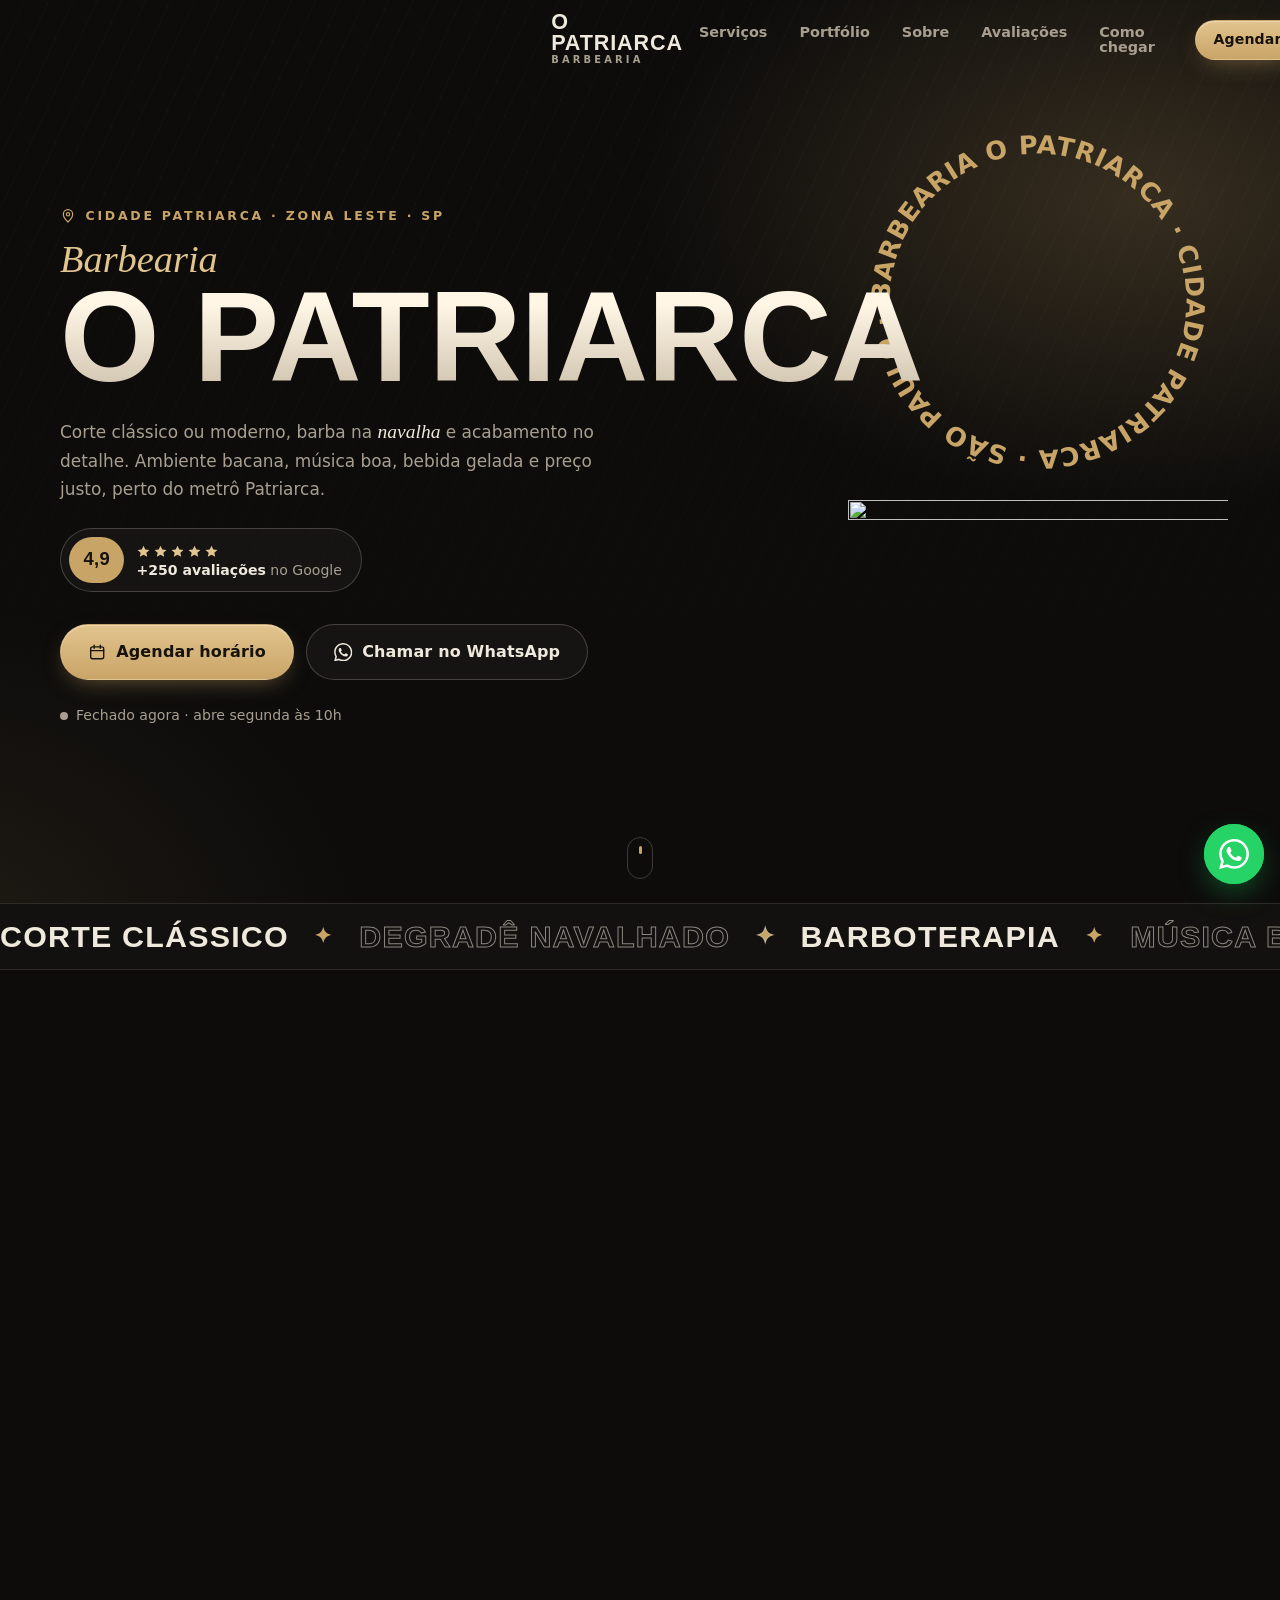
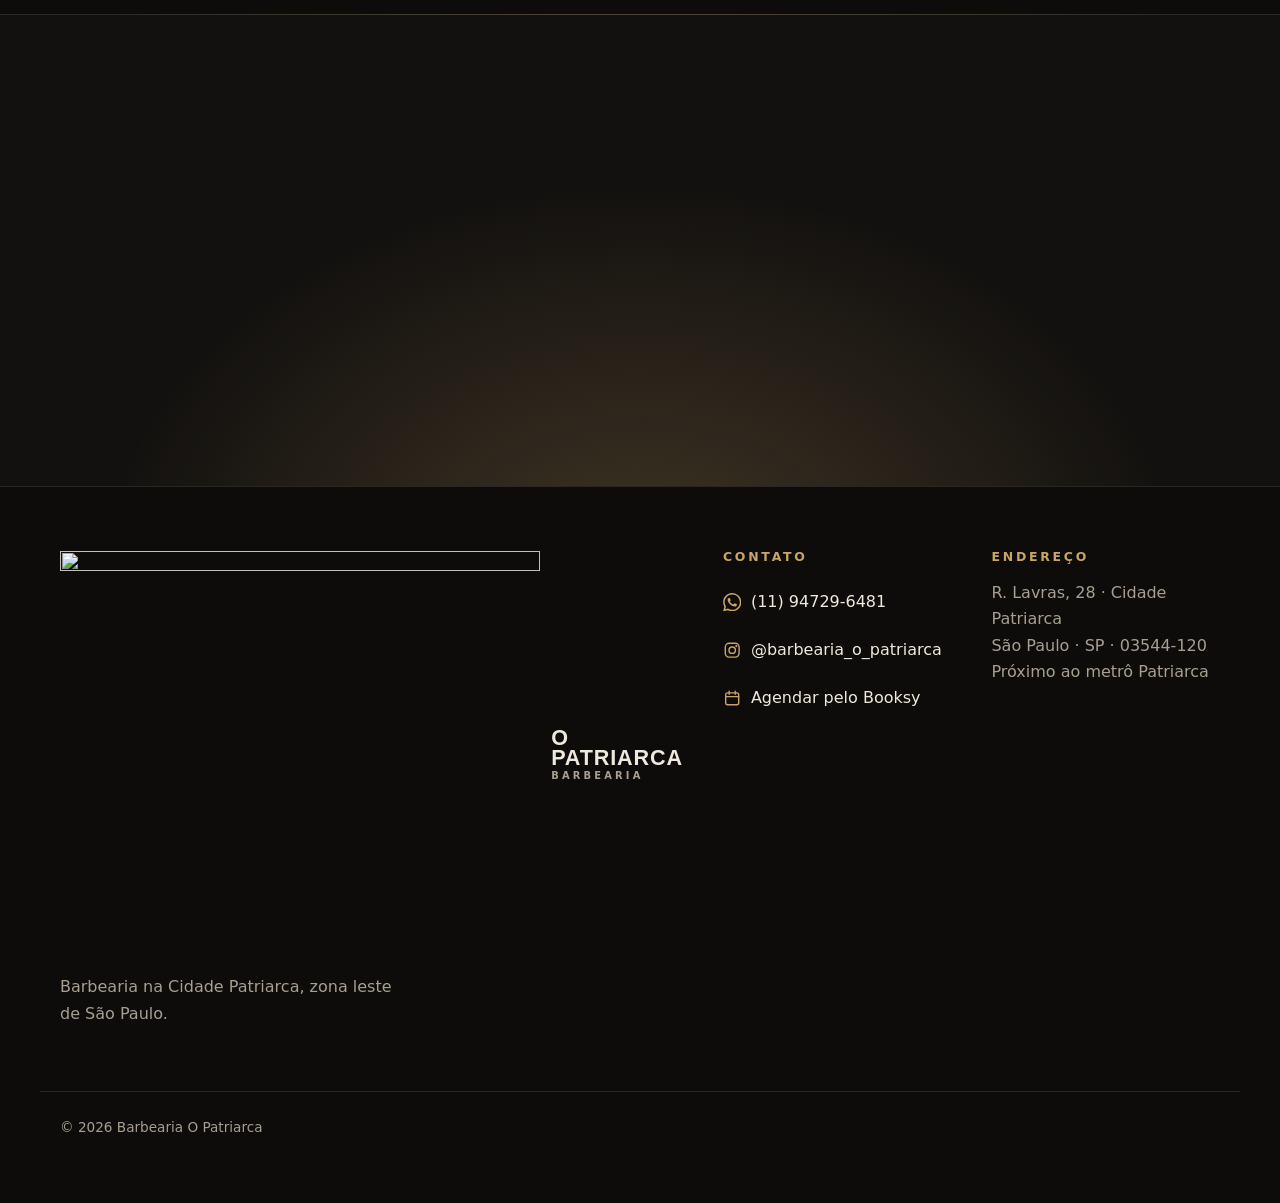
==== commit f02e7063: "chore: remove crédito do desenvolvedor do rodapé Co-Authored-By: Claude Opus 5.5 <noreply@anthropic." ====
--- a/index.html
+++ b/index.html
@@ -53,8 +53,8 @@
   <meta name="twitter:image" content="https://passetti-cmd.github.io/barbearia-o-patriarca/assets/img/og-image.jpg">
 
   <!-- Ícones -->
-  <link rel="icon" href="assets/img/icons/favicon.svg" type="image/svg+xml">
-  <link rel="icon" href="assets/img/icons/favicon.ico" sizes="32x32">
+  <link rel="icon" href="assets/img/icons/favicon.ico" sizes="48x48">
+  <link rel="icon" href="assets/img/icons/favicon.png" type="image/png">
   <link rel="apple-touch-icon" href="assets/img/icons/apple-touch-icon.png">
   <link rel="manifest" href="site.webmanifest">
 
@@ -162,7 +162,6 @@
     <symbol id="i-close" viewBox="0 0 24 24"><path fill="none" stroke="currentColor" stroke-width="2" stroke-linecap="round" d="M6 6l12 12M18 6 6 18"/></symbol>
     <symbol id="i-prev" viewBox="0 0 24 24"><path fill="none" stroke="currentColor" stroke-width="2" stroke-linecap="round" stroke-linejoin="round" d="m15 5-7 7 7 7"/></symbol>
     <symbol id="i-next" viewBox="0 0 24 24"><path fill="none" stroke="currentColor" stroke-width="2" stroke-linecap="round" stroke-linejoin="round" d="m9 5 7 7-7 7"/></symbol>
-    <symbol id="i-razor" viewBox="0 0 64 64"><g fill="none" stroke="currentColor" stroke-width="2.4" stroke-linecap="round" stroke-linejoin="round"><path d="M10 40 38 12l8 8-28 28z"/><path d="M38 12c4-4 10-4 14 0s4 10 0 14l-6-6"/><path d="M18 48l-6 6M14 36l14 14"/></g></symbol>
   </svg>
 
   <!-- Atalho para quem navega por teclado / leitor de tela -->
@@ -174,7 +173,7 @@
   <header class="header" data-header>
     <div class="container header__inner">
       <a class="brand" href="#inicio" aria-label="Barbearia O Patriarca — início">
-        <span class="brand__mark" aria-hidden="true">P</span>
+        <img class="brand__logo" src="assets/img/logo/logo-dourado.webp" width="480" height="407" alt="">
         <span class="brand__text">O Patriarca<small>Barbearia</small></span>
       </a>
 
@@ -265,10 +264,7 @@
             <defs><path id="seal-circle" d="M100,100 m-78,0 a78,78 0 1,1 156,0 a78,78 0 1,1 -156,0"/></defs>
             <text><textPath href="#seal-circle" textLength="486" lengthAdjust="spacing">BARBEARIA O PATRIARCA · CIDADE PATRIARCA · SÃO PAULO ·</textPath></text>
           </svg>
-          <div class="seal__core">
-            <svg class="seal__razor"><use href="#i-razor"/></svg>
-            <span>Zona Leste<br>São Paulo</span>
-          </div>
+          <img class="seal__logo" src="assets/img/logo/logo-dourado.webp" width="480" height="407" alt="">
         </div>
       </div>
 
@@ -390,11 +386,10 @@
 
     <!-- ============================================================
          03 · PORTFÓLIO
-         Para trocar as fotos: substitua os arquivos em
-         assets/img/portfolio/ mantendo os mesmos nomes
-         (corte-01.jpg ... corte-08.jpg) e ajuste o "alt" de cada uma
-         descrevendo o corte (ajuda no Google Imagens).
-         Tamanho ideal: 900 x 1125 px (proporção 4:5), JPG ~150 KB.
+         Fotos reais da barbearia, otimizadas pelo
+         scripts/preparar_imagens.py (quadradas, até 900 px).
+         Para trocar: veja documentação/ONDE_EDITAR.md e ajuste o
+         "alt" descrevendo o corte (ajuda no Google Imagens).
          ============================================================ -->
     <section class="section section--alt" id="portfolio" aria-labelledby="titulo-portfolio">
       <div class="container">
@@ -405,52 +400,52 @@
         </header>
 
         <ul class="gallery" role="list" data-gallery>
-          <li class="gallery__item gallery__item--tall" data-reveal>
+          <li class="gallery__item" data-reveal>
             <a href="assets/img/portfolio/corte-01.jpg" data-lightbox>
-              <img src="assets/img/portfolio/corte-01.jpg" width="900" height="1125" loading="lazy" decoding="async"
-                   alt="Degradê navalhado com risco lateral feito na Barbearia O Patriarca">
+              <img src="assets/img/portfolio/corte-01.jpg" width="900" height="900" loading="lazy" decoding="async"
+                   alt="Degradê alto com topo texturizado e barba alinhada, vista de perfil">
             </a>
           </li>
           <li class="gallery__item" data-reveal>
             <a href="assets/img/portfolio/corte-02.jpg" data-lightbox>
-              <img src="assets/img/portfolio/corte-02.jpg" width="900" height="1125" loading="lazy" decoding="async"
-                   alt="Corte social clássico masculino com acabamento na tesoura">
+              <img src="assets/img/portfolio/corte-02.jpg" width="900" height="900" loading="lazy" decoding="async"
+                   alt="Corte infantil com degradê, topete penteado e risco desenhado na lateral">
             </a>
           </li>
           <li class="gallery__item" data-reveal>
             <a href="assets/img/portfolio/corte-03.jpg" data-lightbox>
-              <img src="assets/img/portfolio/corte-03.jpg" width="900" height="1125" loading="lazy" decoding="async"
-                   alt="Barba alinhada na navalha com contorno marcado">
-            </a>
-          </li>
-          <li class="gallery__item gallery__item--tall" data-reveal>
+              <img src="assets/img/portfolio/corte-03.jpg" width="900" height="900" loading="lazy" decoding="async"
+                   alt="Corte com taper na nuca e topo texturizado, vista de costas">
+            </a>
+          </li>
+          <li class="gallery__item" data-reveal>
             <a href="assets/img/portfolio/corte-04.jpg" data-lightbox>
-              <img src="assets/img/portfolio/corte-04.jpg" width="900" height="1125" loading="lazy" decoding="async"
-                   alt="Combo corte e barba em cliente da zona leste de São Paulo">
-            </a>
-          </li>
-          <li class="gallery__item gallery__item--tall" data-reveal>
+              <img src="assets/img/portfolio/corte-04.jpg" width="836" height="836" loading="lazy" decoding="async"
+                   alt="Cabelo penteado para trás com degradê nas laterais e barba curta">
+            </a>
+          </li>
+          <li class="gallery__item" data-reveal>
             <a href="assets/img/portfolio/corte-05.jpg" data-lightbox>
-              <img src="assets/img/portfolio/corte-05.jpg" width="900" height="1125" loading="lazy" decoding="async"
-                   alt="Corte moderno texturizado no topo com laterais baixas">
-            </a>
-          </li>
-          <li class="gallery__item gallery__item--tall" data-reveal>
+              <img src="assets/img/portfolio/corte-05.jpg" width="836" height="836" loading="lazy" decoding="async"
+                   alt="Barba cheia modelada com degradê nas laterais">
+            </a>
+          </li>
+          <li class="gallery__item" data-reveal>
             <a href="assets/img/portfolio/corte-06.jpg" data-lightbox>
-              <img src="assets/img/portfolio/corte-06.jpg" width="900" height="1125" loading="lazy" decoding="async"
-                   alt="Corte infantil feito na Barbearia O Patriarca">
+              <img src="assets/img/portfolio/corte-06.jpg" width="360" height="360" loading="lazy" decoding="async"
+                   alt="Cabelo cacheado com degradê baixo na nuca">
             </a>
           </li>
           <li class="gallery__item" data-reveal>
             <a href="assets/img/portfolio/corte-07.jpg" data-lightbox>
-              <img src="assets/img/portfolio/corte-07.jpg" width="900" height="1125" loading="lazy" decoding="async"
-                   alt="Cabeça raspada na navalha com acabamento liso">
+              <img src="assets/img/portfolio/corte-07.jpg" width="900" height="900" loading="lazy" decoding="async"
+                   alt="Corte social com risco lateral e degradê, finalizado com pomada">
             </a>
           </li>
           <li class="gallery__item" data-reveal>
             <a href="assets/img/portfolio/corte-08.jpg" data-lightbox>
-              <img src="assets/img/portfolio/corte-08.jpg" width="900" height="1125" loading="lazy" decoding="async"
-                   alt="Ambiente interno da Barbearia O Patriarca na Cidade Patriarca">
+              <img src="assets/img/portfolio/corte-08.jpg" width="900" height="900" loading="lazy" decoding="async"
+                   alt="Barbeiro da Barbearia O Patriarca cortando cabelo na tesoura">
             </a>
           </li>
         </ul>
@@ -499,16 +494,17 @@
           <h3 class="team__title">A equipe</h3>
           <ul class="team__list" role="list">
             <li class="barber">
-              <img src="assets/img/equipe/barbeiro-01.jpg" width="600" height="750" loading="lazy" decoding="async"
-                   alt="Marcos, barbeiro da Barbearia O Patriarca">
+              <!-- CONFIRMAR: qual foto é do Marcos -->
+              <img src="assets/img/equipe/barbeiro-01.jpg" width="200" height="250" loading="lazy" decoding="async"
+                   alt="Marcos, barbeiro da Barbearia O Patriarca, cortando cabelo">
               <div class="barber__info">
                 <h4>Marcos</h4>
                 <p>Barbeiro</p>
               </div>
             </li>
             <li class="barber">
-              <img src="assets/img/equipe/barbeiro-02.jpg" width="600" height="750" loading="lazy" decoding="async"
-                   alt="Barbeiro da Barbearia O Patriarca">
+              <img src="assets/img/equipe/barbeiro-02.jpg" width="560" height="700" loading="lazy" decoding="async"
+                   alt="Barbeiro da Barbearia O Patriarca cortando cabelo na tesoura">
               <div class="barber__info">
                 <!-- TROCAR: nome do segundo barbeiro -->
                 <h4>Nome do barbeiro</h4>
@@ -684,7 +680,7 @@
     <div class="container footer__grid">
       <div class="footer__brand">
         <a class="brand" href="#inicio">
-          <span class="brand__mark" aria-hidden="true">P</span>
+          <img class="brand__logo" src="assets/img/logo/logo-dourado.webp" width="480" height="407" alt="">
           <span class="brand__text">O Patriarca<small>Barbearia</small></span>
         </a>
         <p>Barbearia na Cidade Patriarca, zona leste de São Paulo.</p>
@@ -726,7 +722,6 @@
 
     <div class="container footer__bottom">
       <p>© <span data-year>2026</span> Barbearia O Patriarca</p>
-      <p>Site desenvolvido por <a href="https://github.com/passetti-cmd" target="_blank" rel="noopener noreferrer">Erick Passetti</a> – Projeto de Extensão USJT</p>
     </div>
   </footer>
 
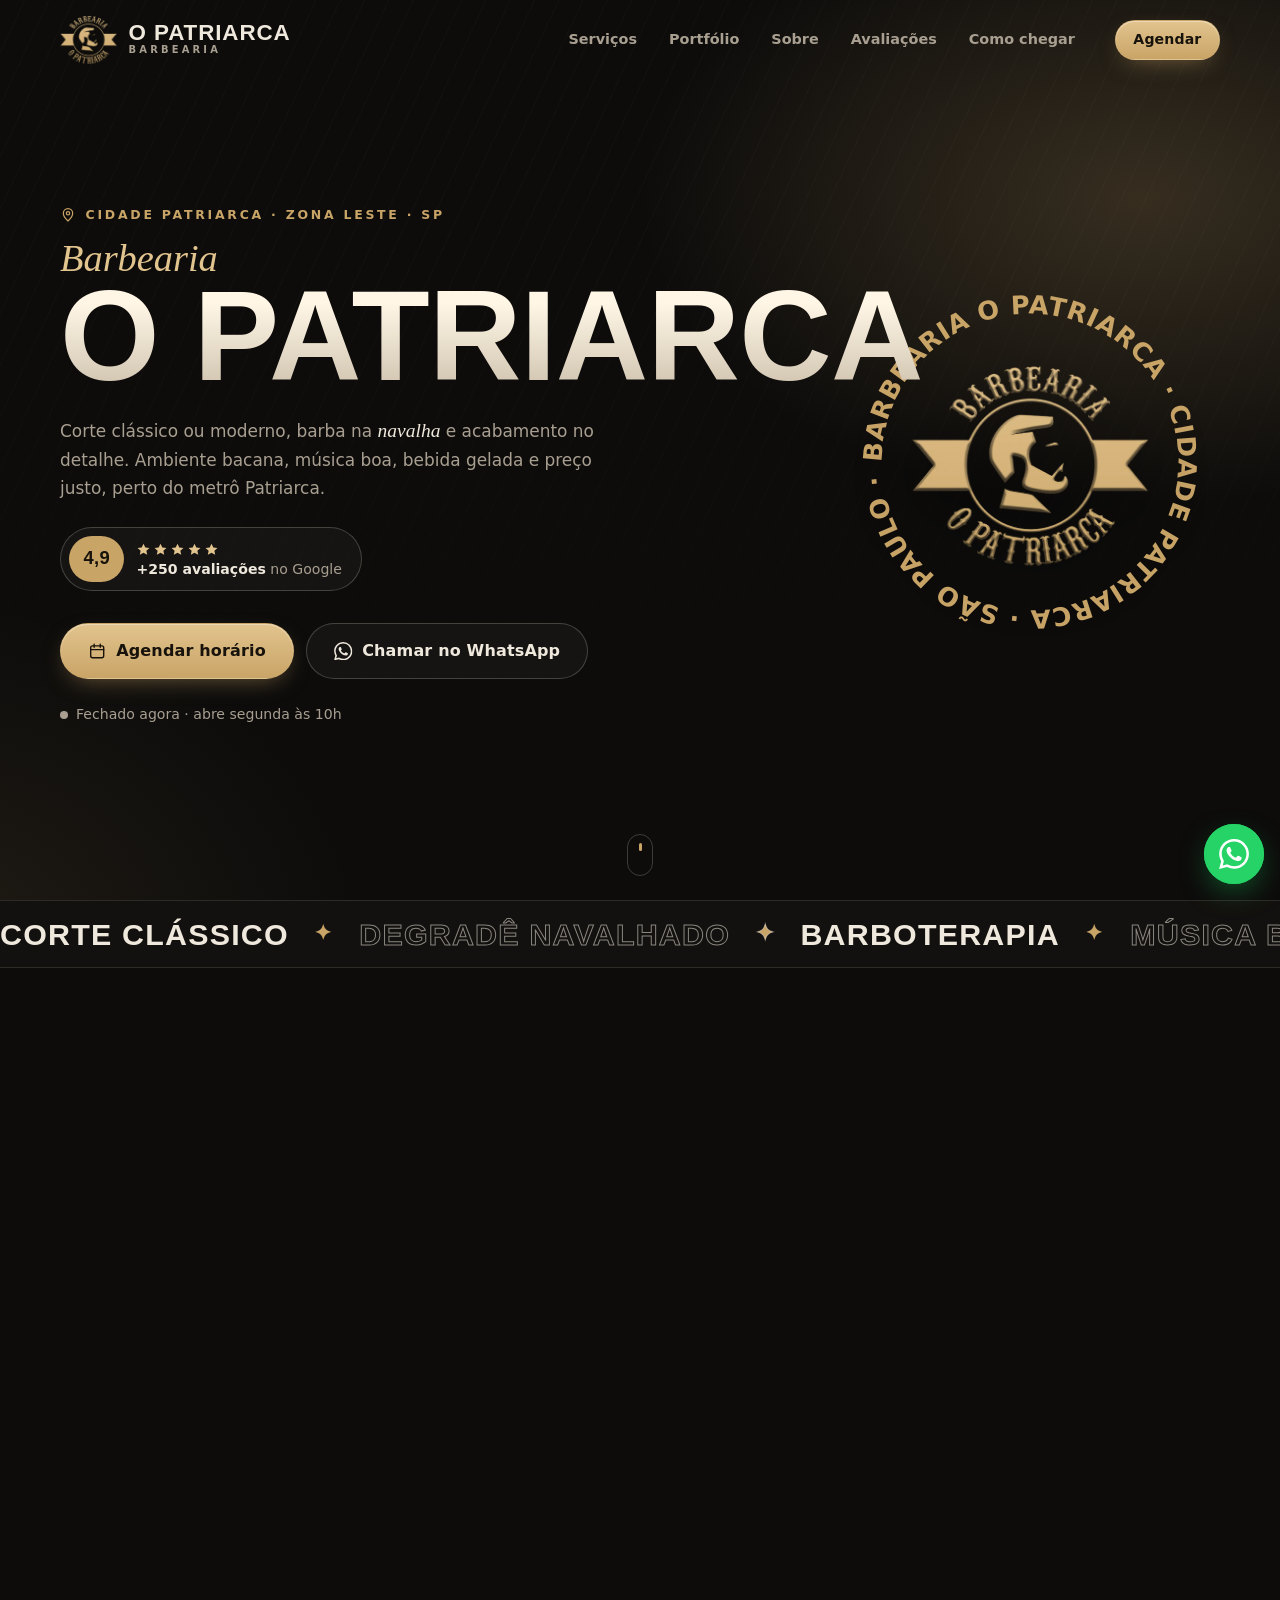
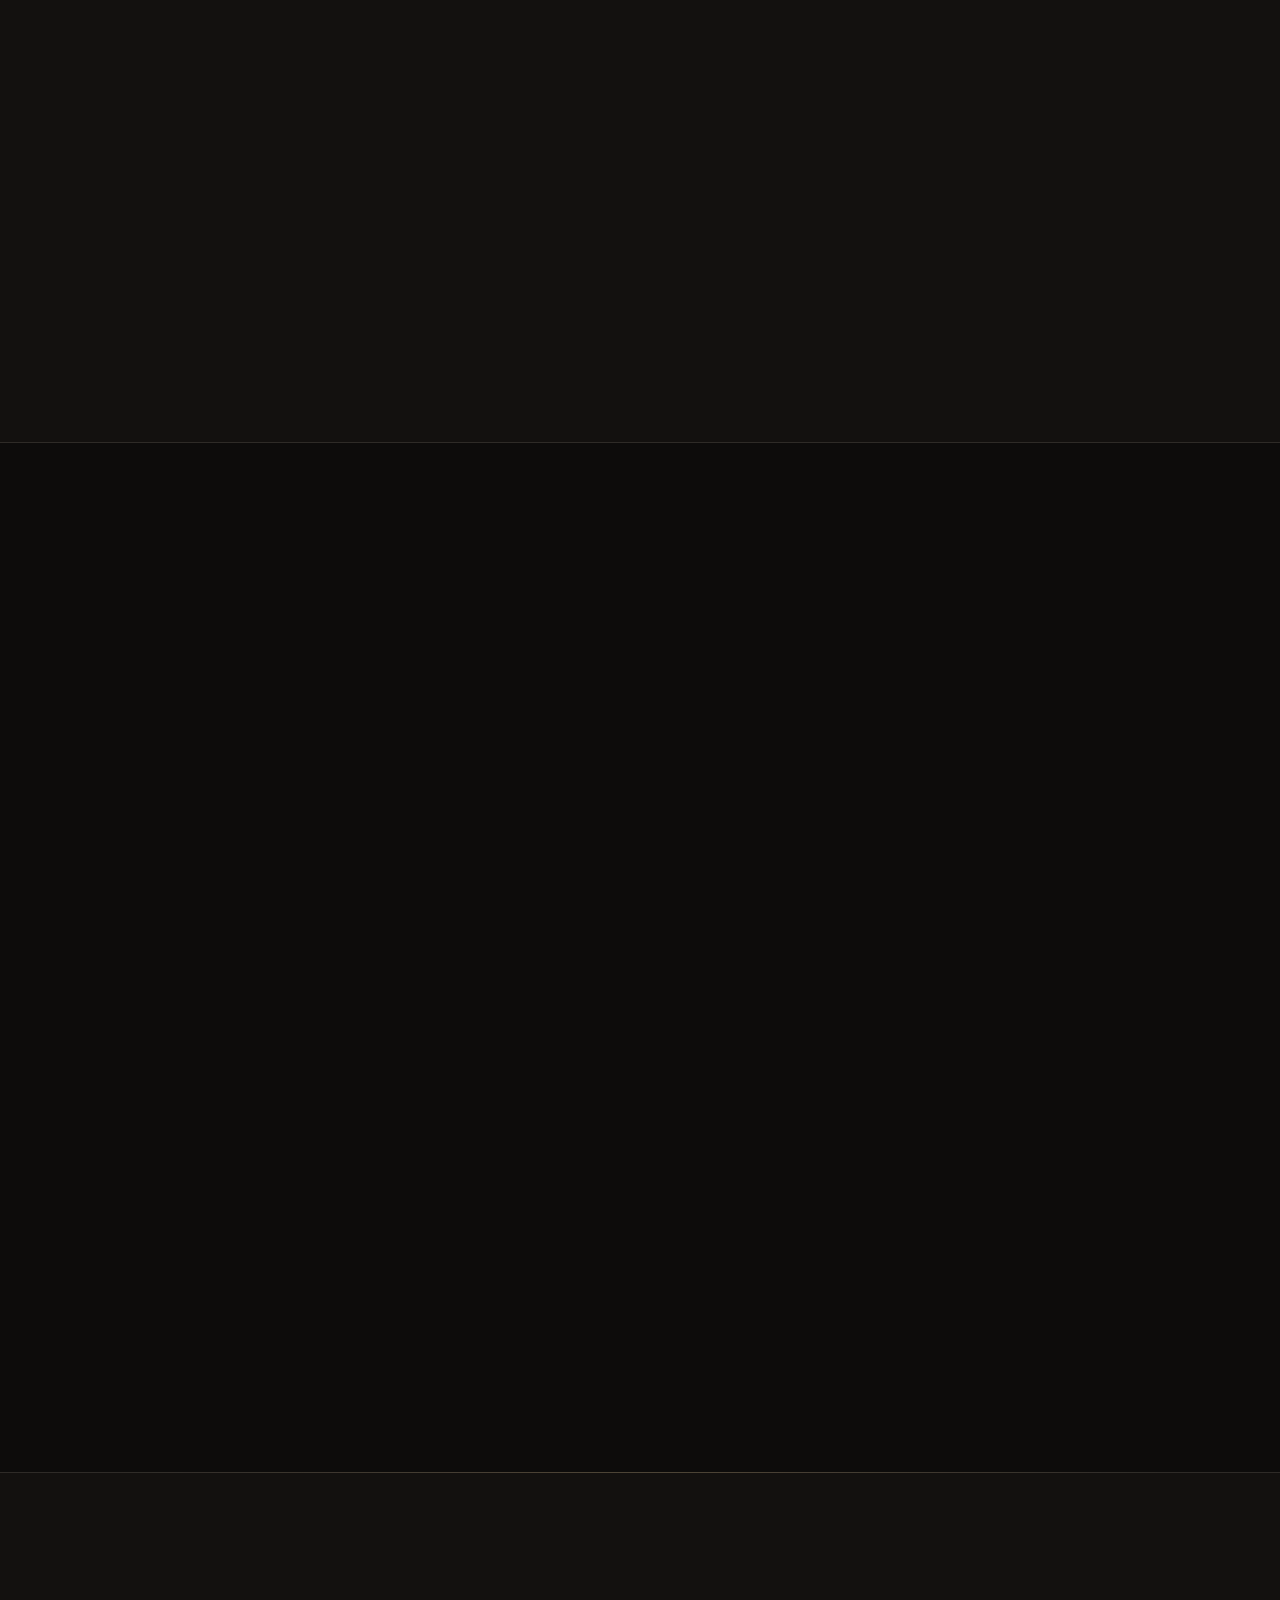
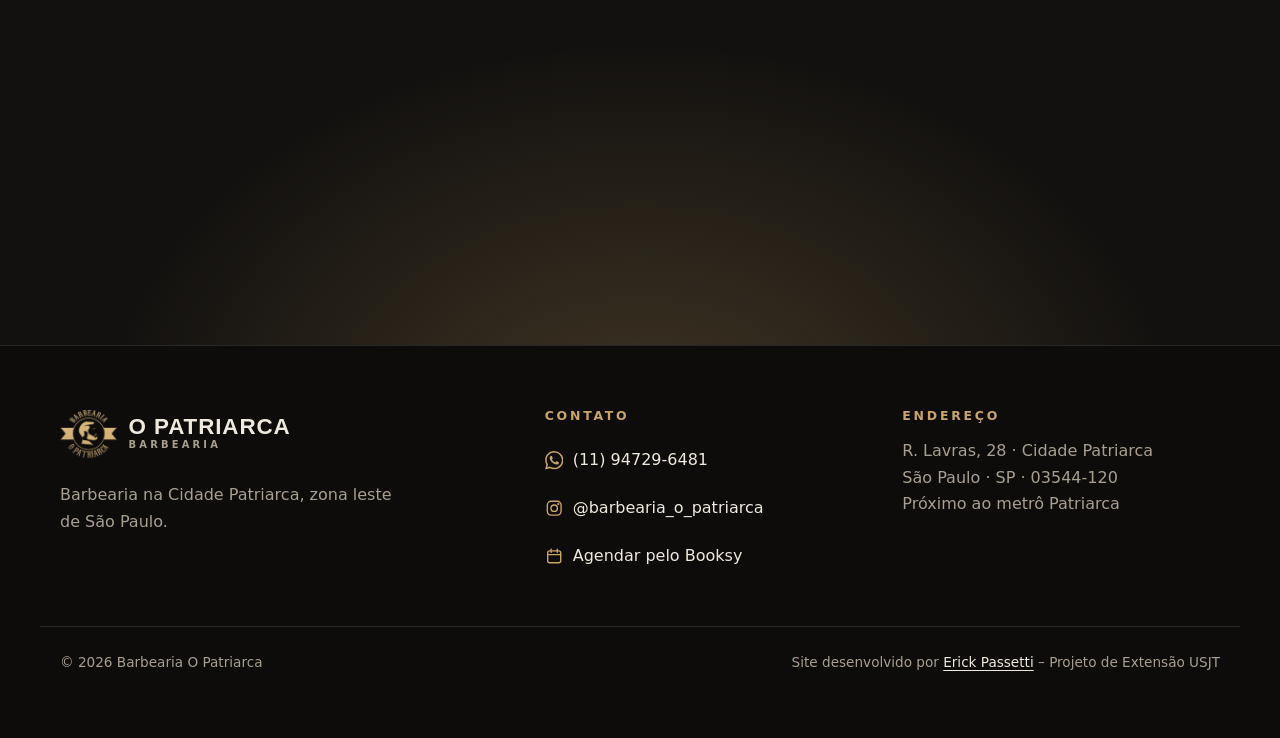
==== commit 42f9ef43: "feat: fotos reais, logo e ícones da barbearia Portfólio com 8 fotos reais em grade quadrada, fotos d" ====
--- a/index.html
+++ b/index.html
@@ -722,6 +722,7 @@
 
     <div class="container footer__bottom">
       <p>© <span data-year>2026</span> Barbearia O Patriarca</p>
+      <p>Site desenvolvido por <a href="https://github.com/passetti-cmd" target="_blank" rel="noopener noreferrer">Erick Passetti</a> – Projeto de Extensão USJT</p>
     </div>
   </footer>
 
--- a/assets/css/style.css
+++ b/assets/css/style.css
@@ -190,16 +190,12 @@
 .header__inner { height: 100%; display: flex; align-items: center; gap: 1rem; }
 
 .brand { display: inline-flex; align-items: center; gap: .7rem; text-decoration: none; margin-right: auto; }
-.brand__mark {
-  display: grid; place-items: center;
-  width: 40px; height: 40px;
-  border: 1px solid var(--gold); border-radius: 50%;
-  color: var(--gold-light);
-  font: 400 1.5rem/1 var(--font-serif); font-style: italic;
-}
+.brand { gap: .55rem; }
+.brand__logo { width: auto; height: 38px; }
 .brand__text {
   display: flex; flex-direction: column;
-  font: 800 1.35rem/0.95 var(--font-display);
+  white-space: nowrap;
+  font: 800 1.2rem/0.95 var(--font-display);
   letter-spacing: .04em; text-transform: uppercase;
 }
 .brand__text small {
@@ -261,6 +257,9 @@
 
 @media (min-width: 960px) {
   :root { --header-h: 80px; }
+  .brand { gap: .75rem; }
+  .brand__logo { height: 48px; }
+  .brand__text { font-size: 1.4rem; }
   .menu-toggle, .nav__cta-mobile { display: none; }
   .nav {
     position: static; z-index: auto;
@@ -386,14 +385,13 @@
   fill: var(--gold);
   font: 700 13.5px var(--font-body); letter-spacing: .3em;
 }
-.seal__core {
-  position: absolute; inset: 26%;
-  display: grid; place-items: center; align-content: center; gap: .3rem;
-  border: 1px solid rgba(201, 164, 103, .45); border-radius: 50%;
-  color: var(--gold-light); text-align: center;
-  font: italic 400 .95rem/1.05 var(--font-serif);
-}
-.seal__razor { width: 34px; height: 34px; }
+/* Logo da barbearia no centro do selo (o anel de texto gira em volta) */
+.seal__logo {
+  position: absolute; left: 50%; top: 50%;
+  width: 62%; height: auto;
+  transform: translate(-50%, -50%);
+  filter: drop-shadow(0 10px 30px rgba(0, 0, 0, .6));
+}
 @keyframes spin { to { transform: rotate(360deg); } }
 
 .hero__scroll {
@@ -423,8 +421,6 @@
     width: min(100%, 380px); justify-self: end;
     opacity: 1;
   }
-  .seal__core { font-size: 1.35rem; }
-  .seal__razor { width: 56px; height: 56px; }
 }
 
 /* 6. Faixa animada --------------------------------------------------------- */
@@ -604,12 +600,10 @@
   list-style: none; margin: 0; padding: 0;
   display: grid; gap: .6rem;
   grid-template-columns: repeat(2, 1fr);
-  grid-auto-flow: dense;
-}
-/* Cada foto ocupa 1 célula (4:5); as "--tall" ocupam 2 linhas.
-   A imagem preenche a célula por inteiro, então a grade fecha sem buracos. */
+}
+/* Grade de fotos quadradas: 2 colunas no celular, 4 no desktop */
 .gallery__item {
-  position: relative; aspect-ratio: 4 / 5;
+  position: relative; aspect-ratio: 1 / 1;
   border-radius: var(--radius); overflow: hidden; background: var(--surface);
 }
 .gallery__item a { position: absolute; inset: 0; display: block; }
@@ -620,7 +614,6 @@
   transition: transform .8s var(--ease), filter .5s;
   filter: grayscale(.25) contrast(1.05);
 }
-.gallery__item--tall { grid-row: span 2; aspect-ratio: 2 / 5; }
 .gallery__item a::after {
   content: "+"; position: absolute; right: .75rem; bottom: .75rem;
   display: grid; place-items: center; width: 40px; height: 40px;
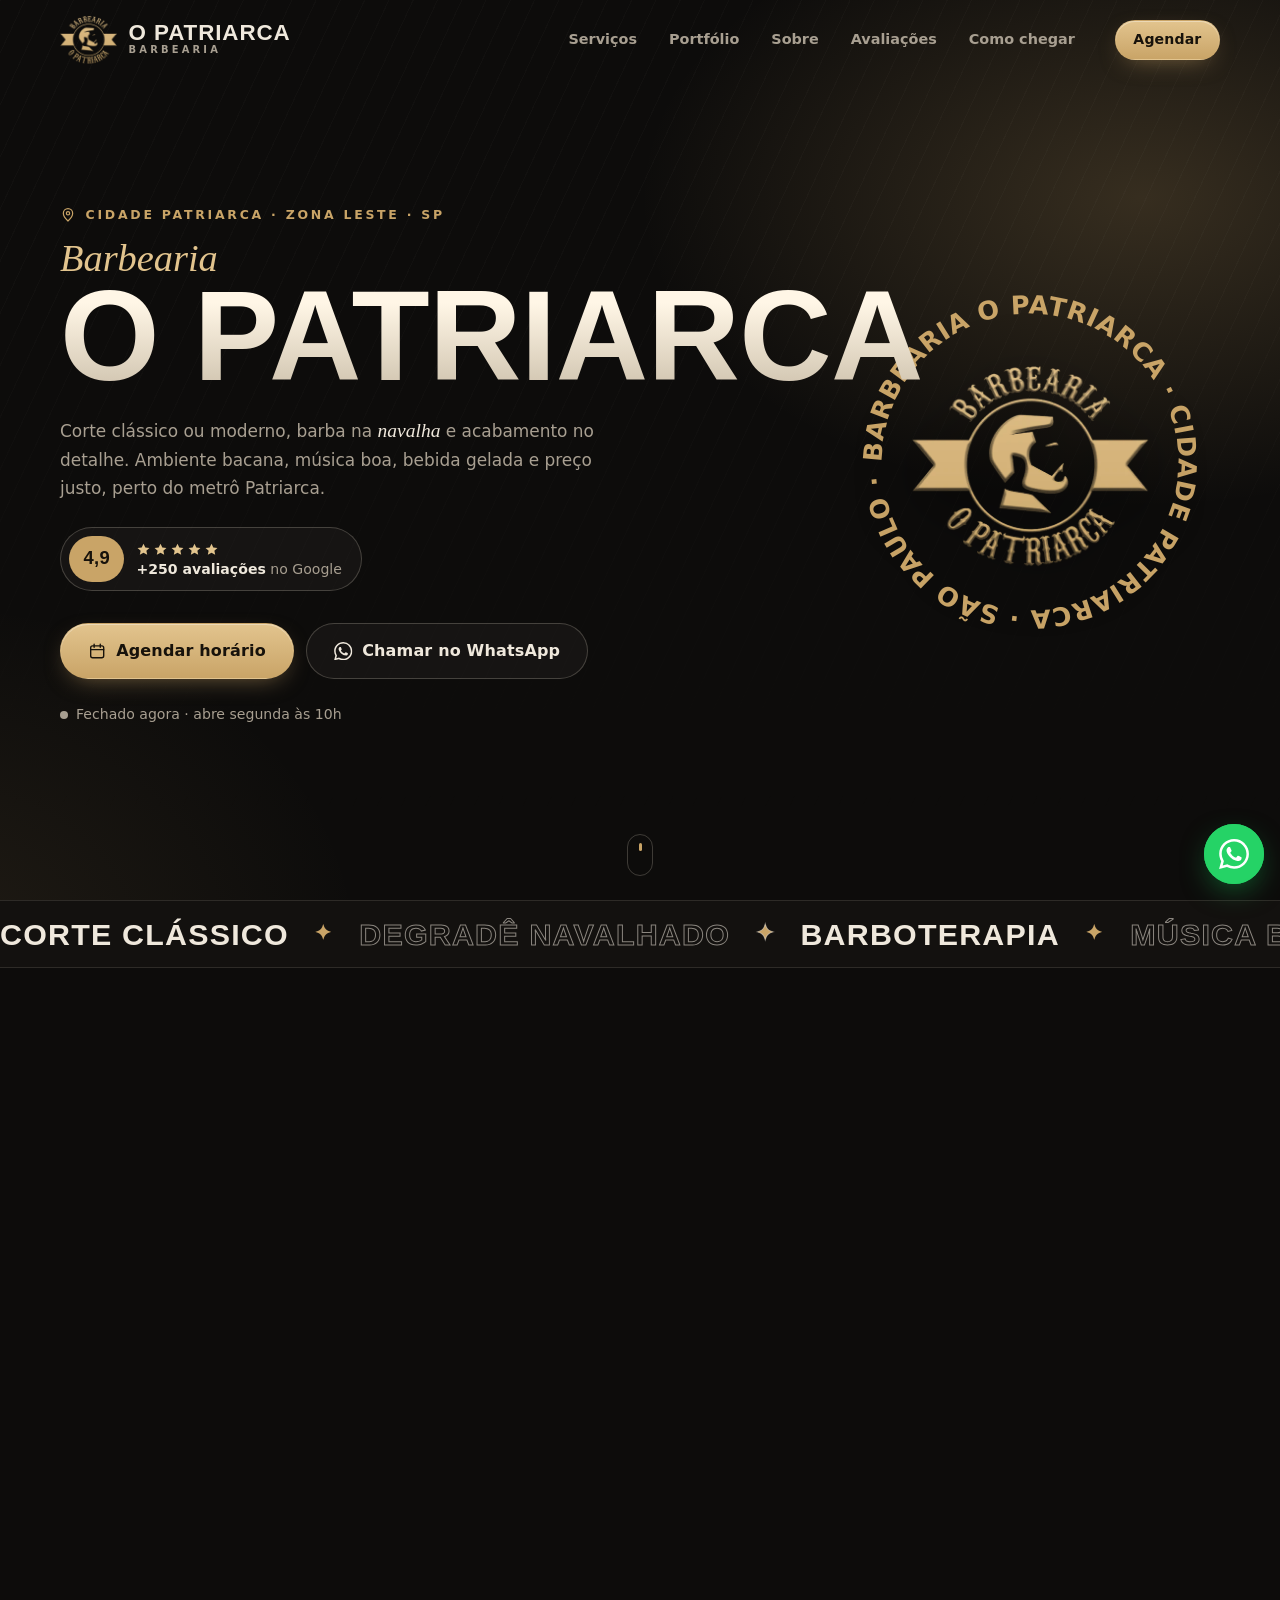
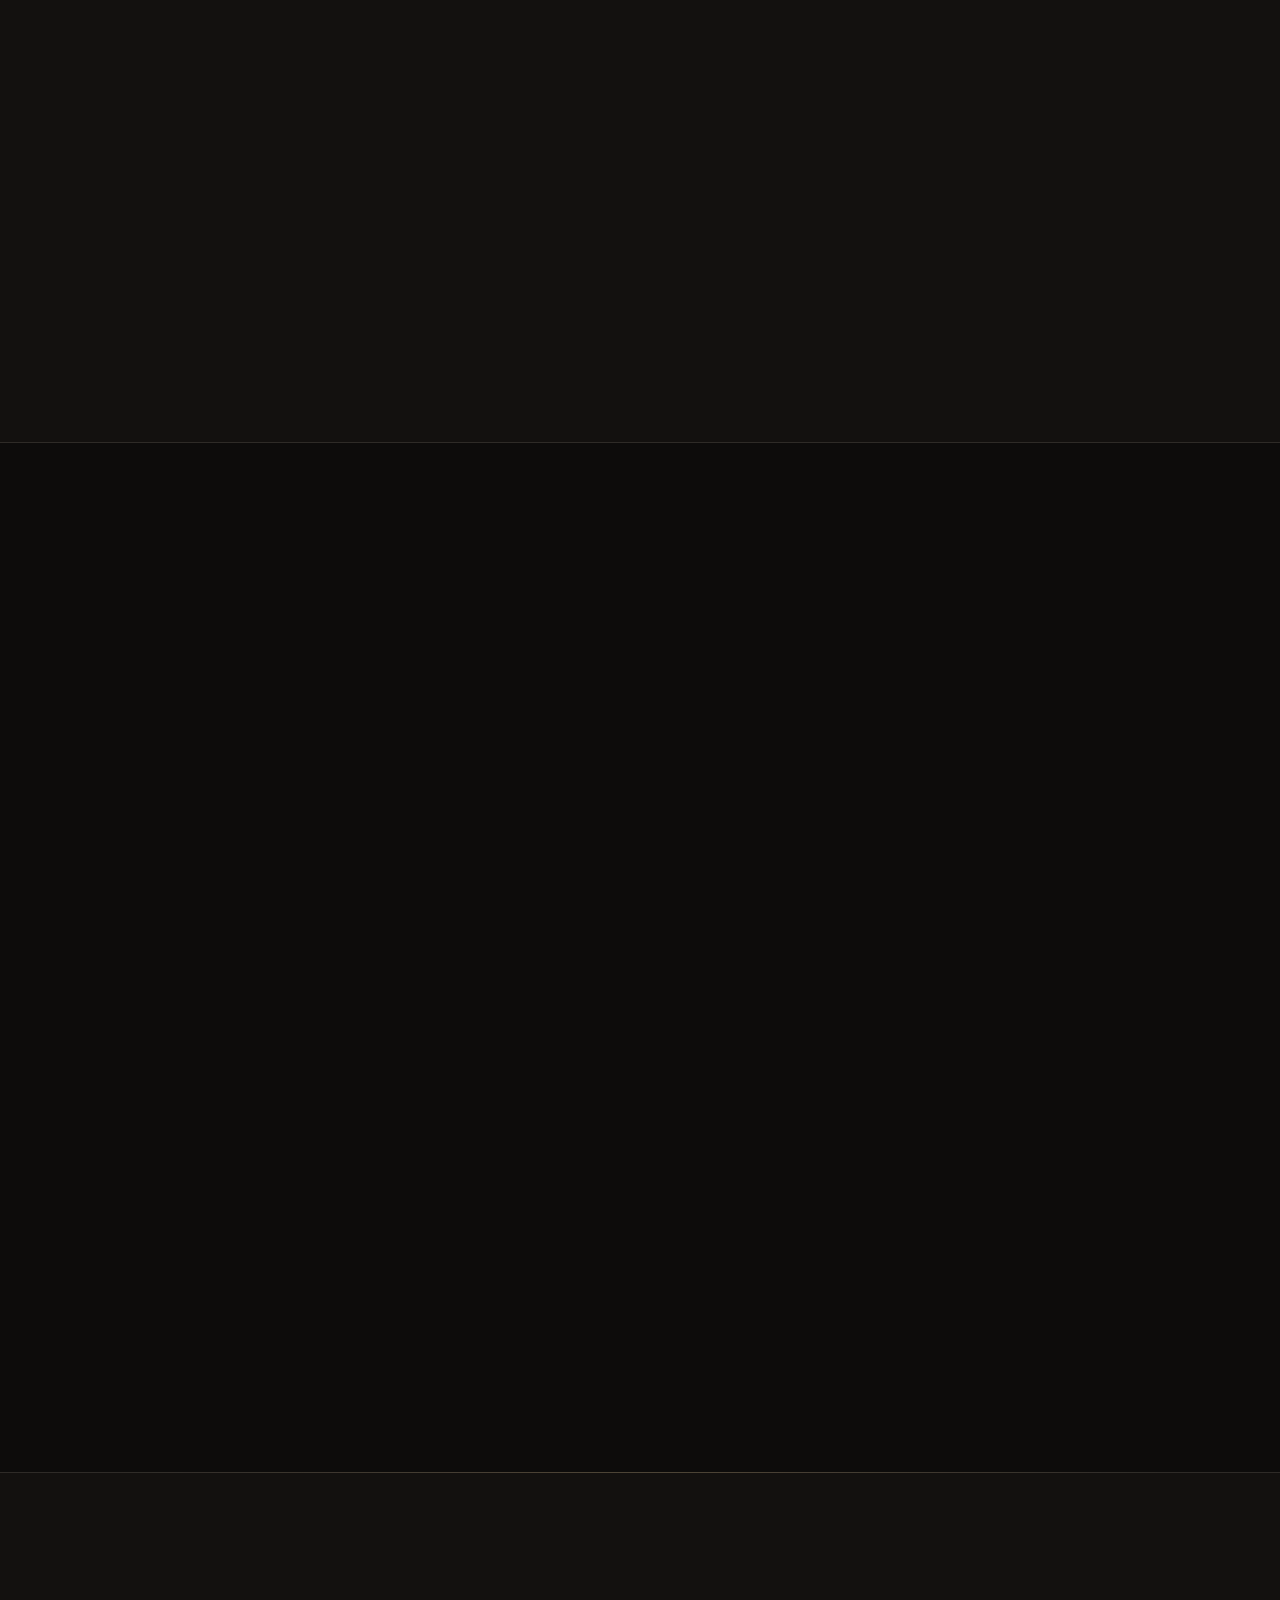
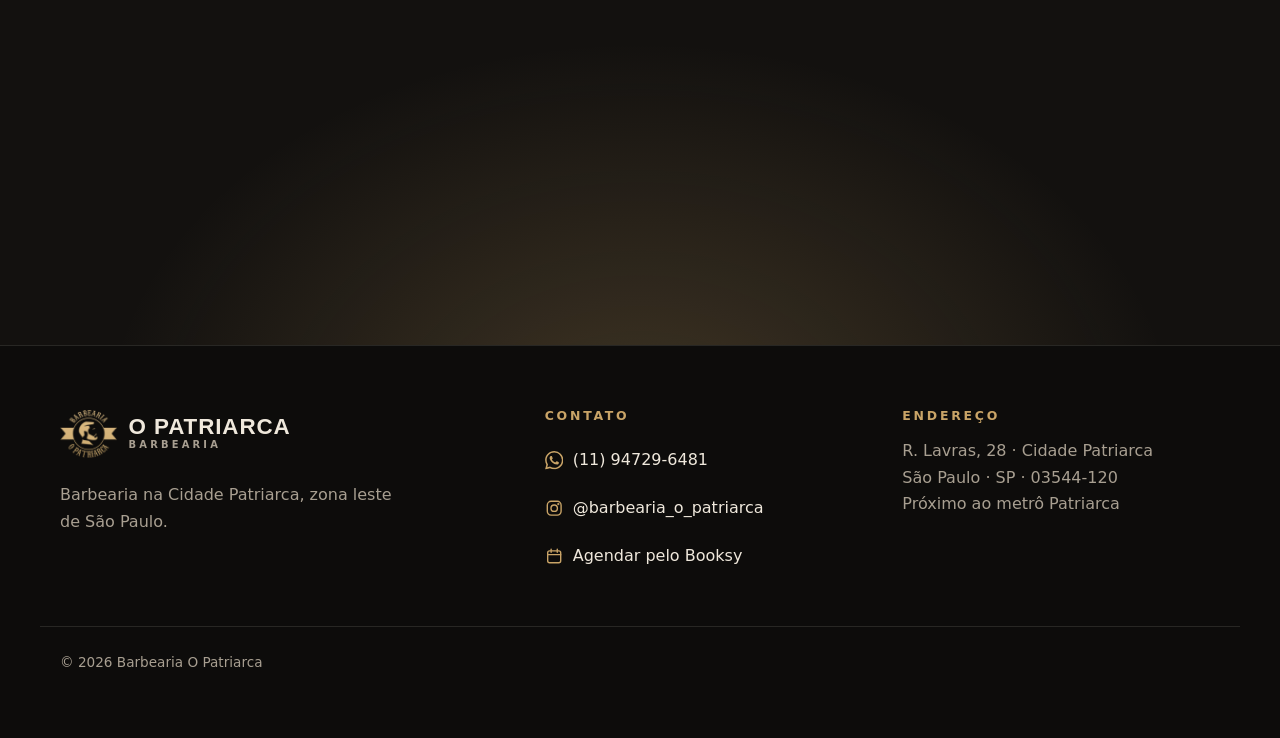
==== commit 01425e0d: "fix: adjusting name baber" ====
--- a/index.html
+++ b/index.html
@@ -507,7 +507,7 @@
                    alt="Barbeiro da Barbearia O Patriarca cortando cabelo na tesoura">
               <div class="barber__info">
                 <!-- TROCAR: nome do segundo barbeiro -->
-                <h4>Nome do barbeiro</h4>
+                <h4>Allan Siqueira</h4>
                 <p>Barbeiro</p>
               </div>
             </li>
@@ -722,7 +722,6 @@
 
     <div class="container footer__bottom">
       <p>© <span data-year>2026</span> Barbearia O Patriarca</p>
-      <p>Site desenvolvido por <a href="https://github.com/passetti-cmd" target="_blank" rel="noopener noreferrer">Erick Passetti</a> – Projeto de Extensão USJT</p>
     </div>
   </footer>
 
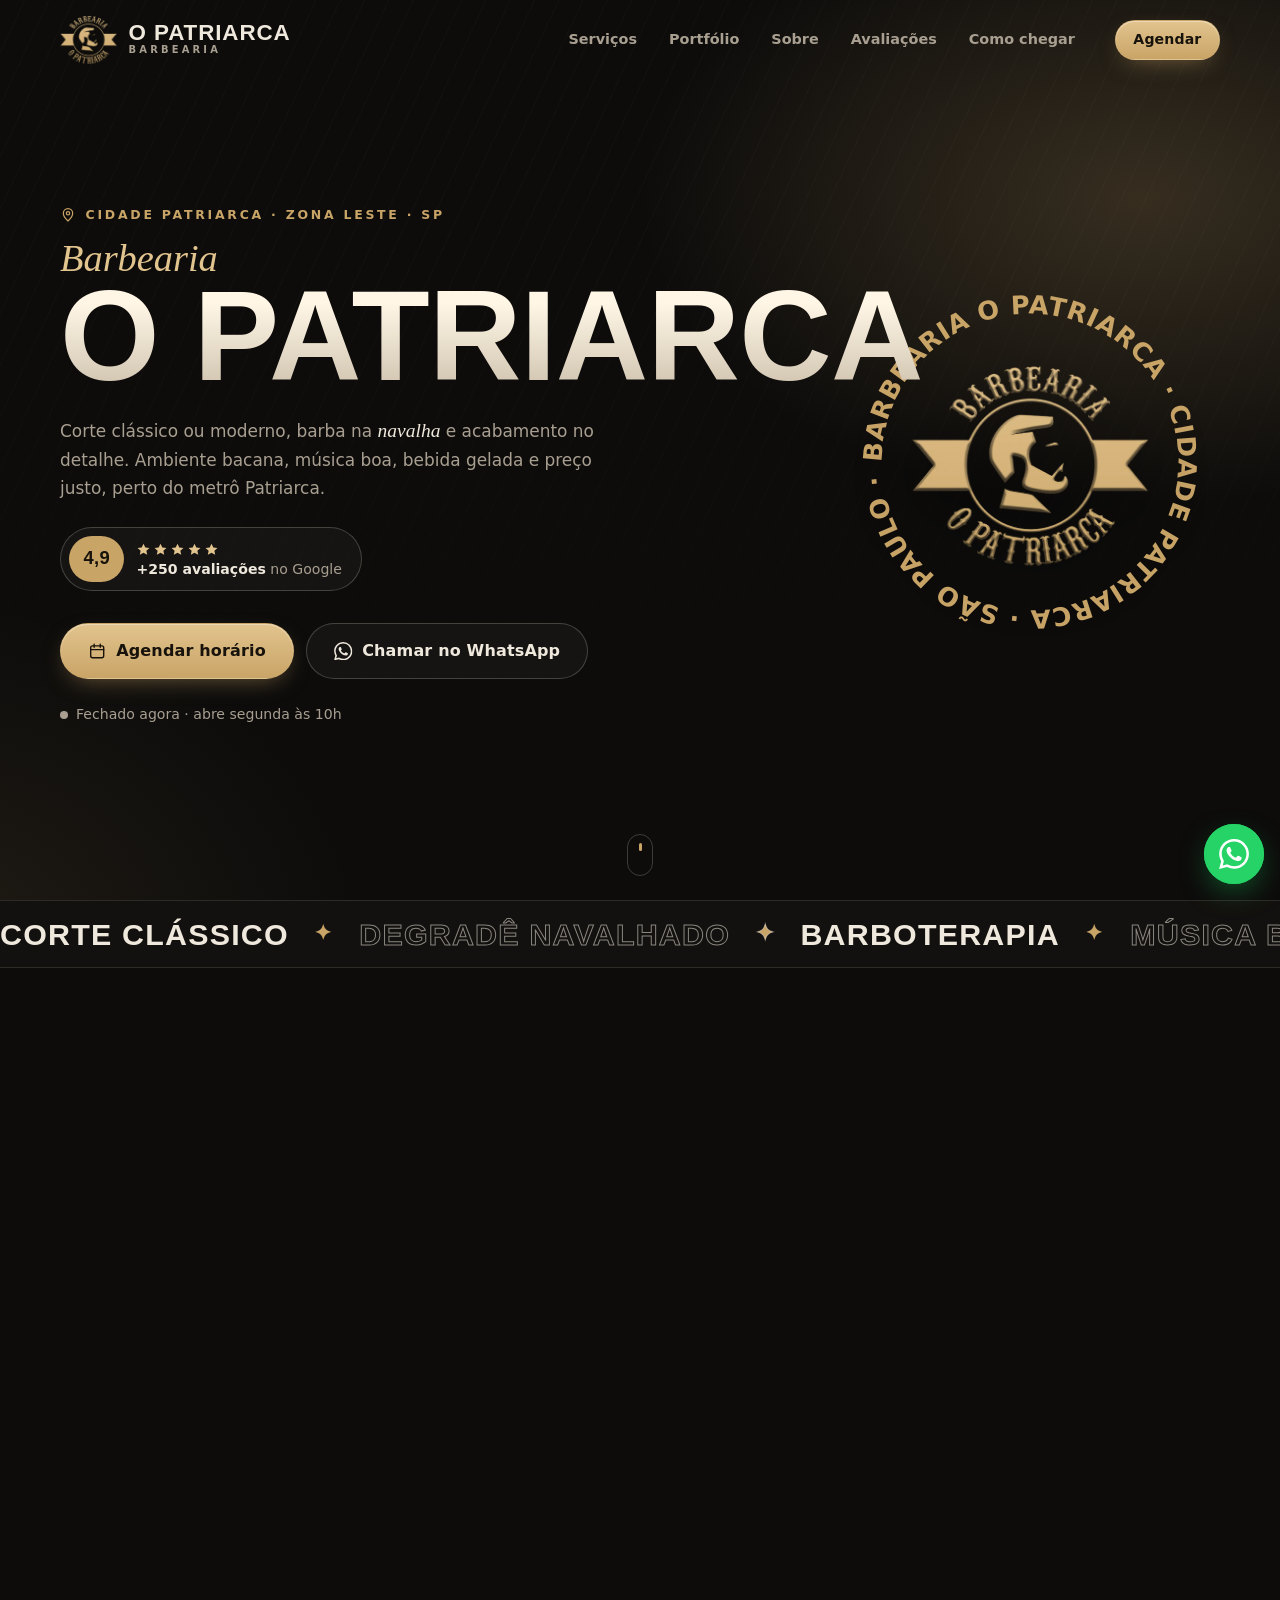
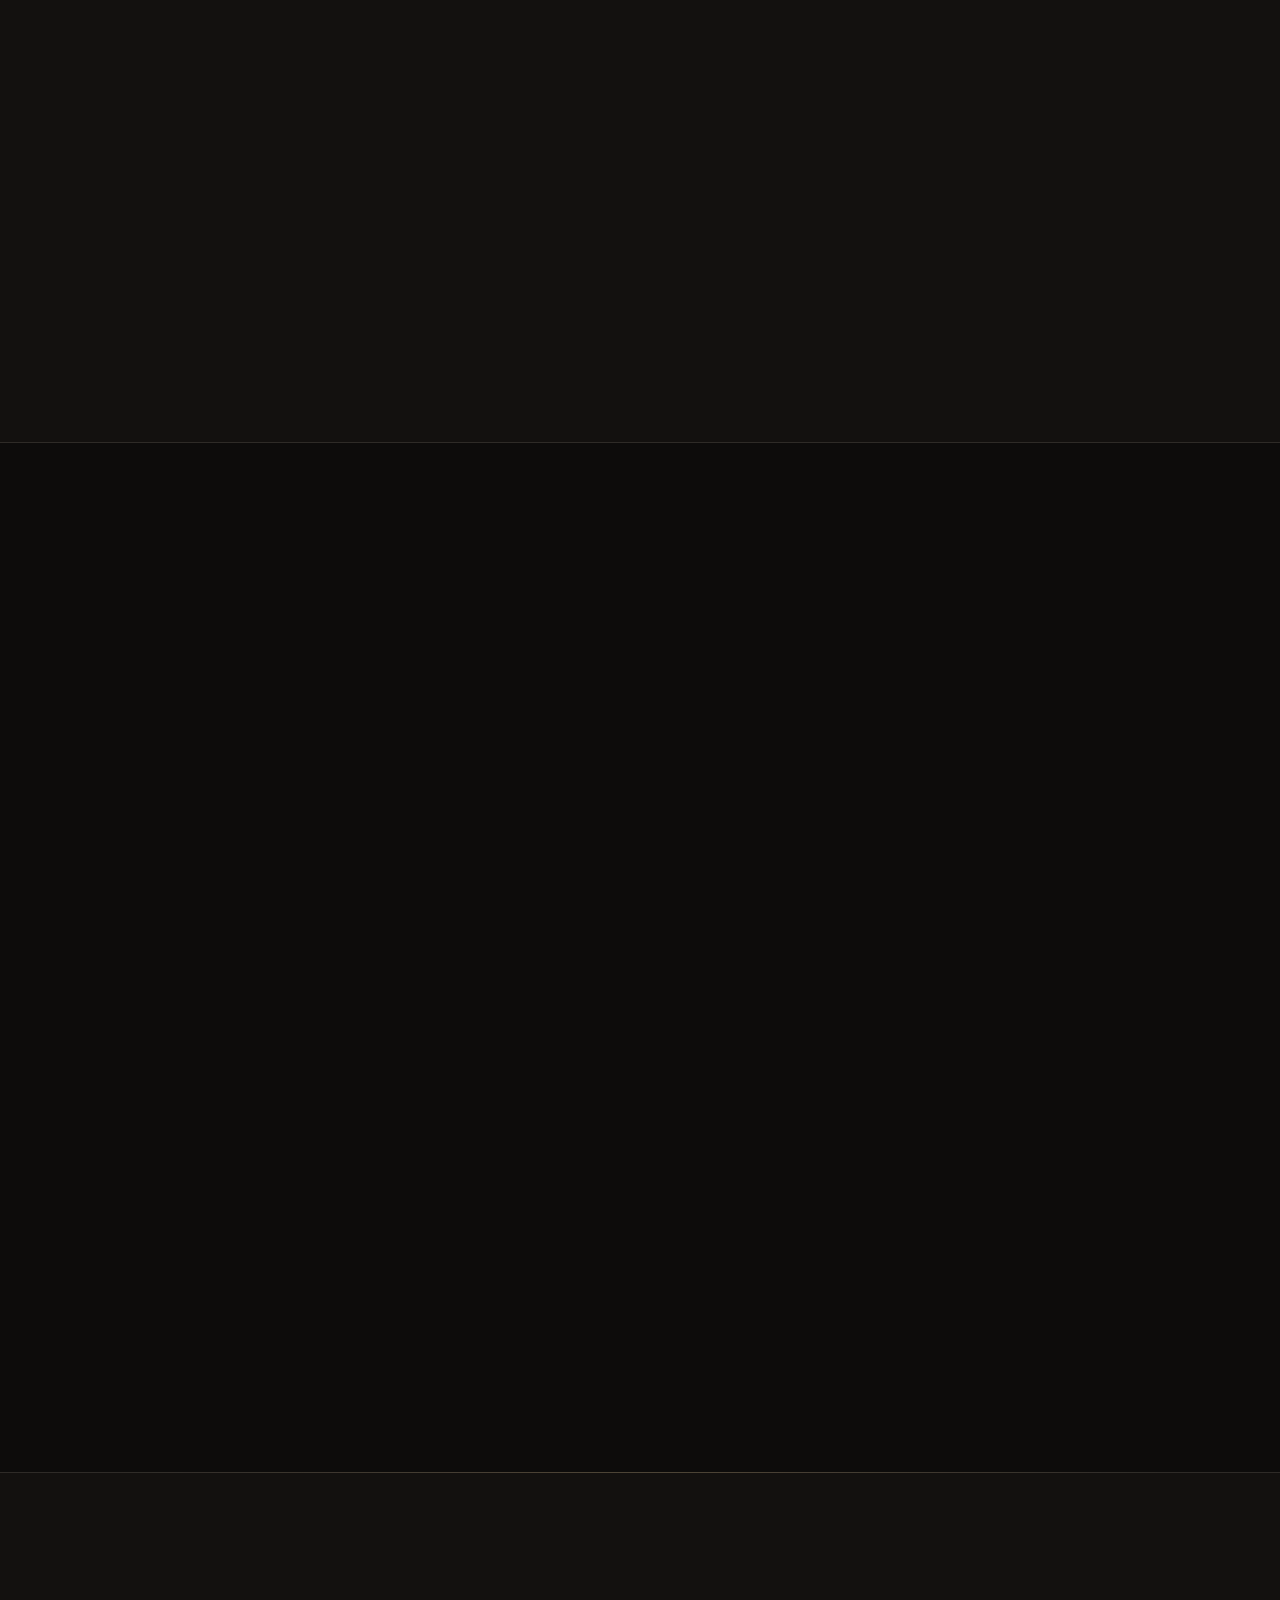
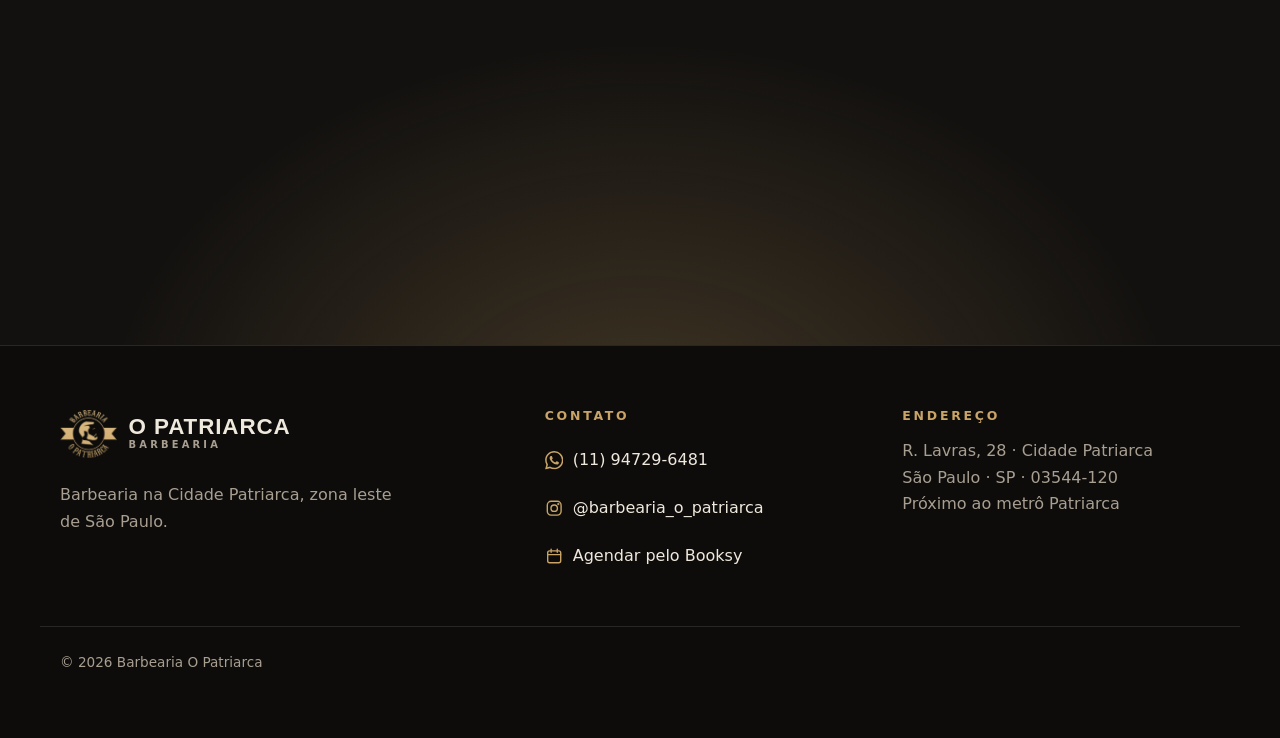
==== commit 04209b8f: "chore: nome do Allan na descrição da foto da equipe Co-Authored-By: Claude Opus 5.5 <noreply@anthrop" ====
--- a/index.html
+++ b/index.html
@@ -445,7 +445,7 @@
           <li class="gallery__item" data-reveal>
             <a href="assets/img/portfolio/corte-08.jpg" data-lightbox>
               <img src="assets/img/portfolio/corte-08.jpg" width="900" height="900" loading="lazy" decoding="async"
-                   alt="Barbeiro da Barbearia O Patriarca cortando cabelo na tesoura">
+                   alt="Allan Siqueira, barbeiro da Barbearia O Patriarca, cortando cabelo na tesoura">
             </a>
           </li>
         </ul>
@@ -494,7 +494,6 @@
           <h3 class="team__title">A equipe</h3>
           <ul class="team__list" role="list">
             <li class="barber">
-              <!-- CONFIRMAR: qual foto é do Marcos -->
               <img src="assets/img/equipe/barbeiro-01.jpg" width="200" height="250" loading="lazy" decoding="async"
                    alt="Marcos, barbeiro da Barbearia O Patriarca, cortando cabelo">
               <div class="barber__info">
@@ -504,9 +503,8 @@
             </li>
             <li class="barber">
               <img src="assets/img/equipe/barbeiro-02.jpg" width="560" height="700" loading="lazy" decoding="async"
-                   alt="Barbeiro da Barbearia O Patriarca cortando cabelo na tesoura">
+                   alt="Allan Siqueira, barbeiro da Barbearia O Patriarca, cortando cabelo na tesoura">
               <div class="barber__info">
-                <!-- TROCAR: nome do segundo barbeiro -->
                 <h4>Allan Siqueira</h4>
                 <p>Barbeiro</p>
               </div>
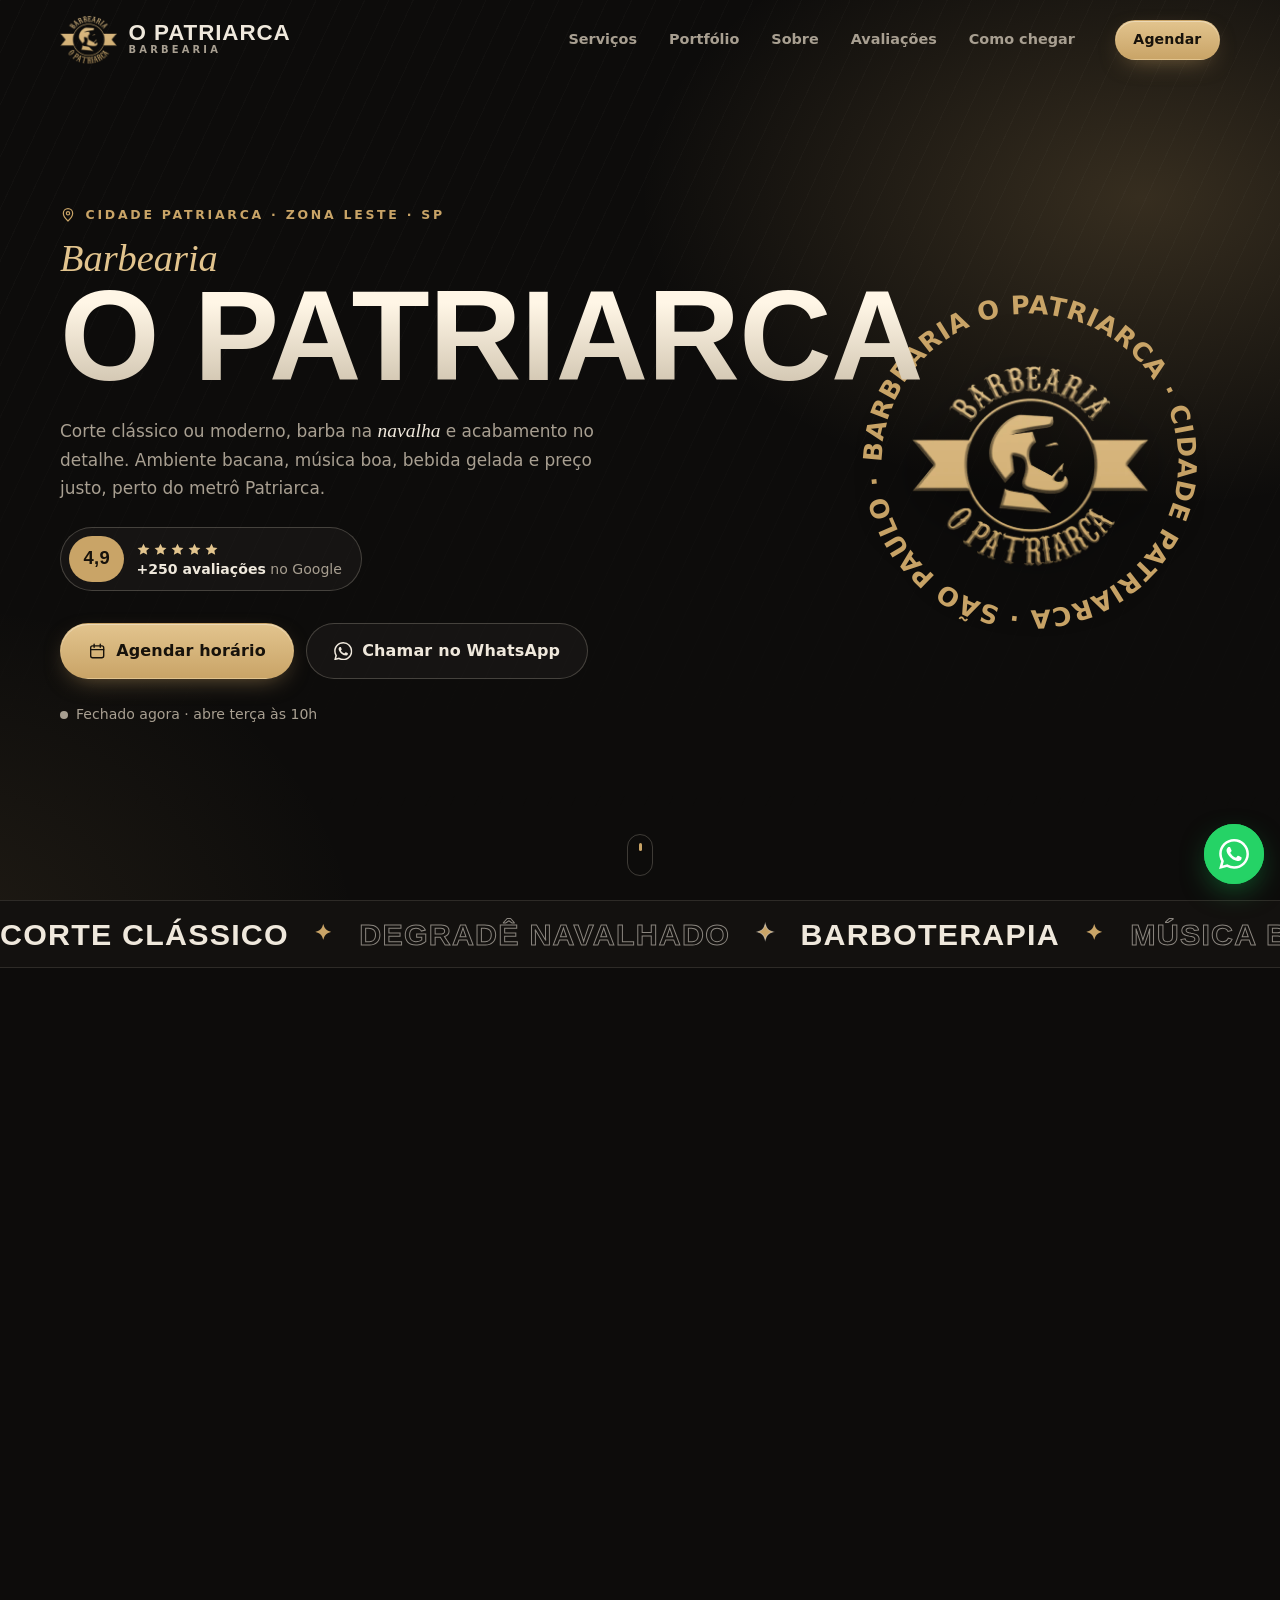
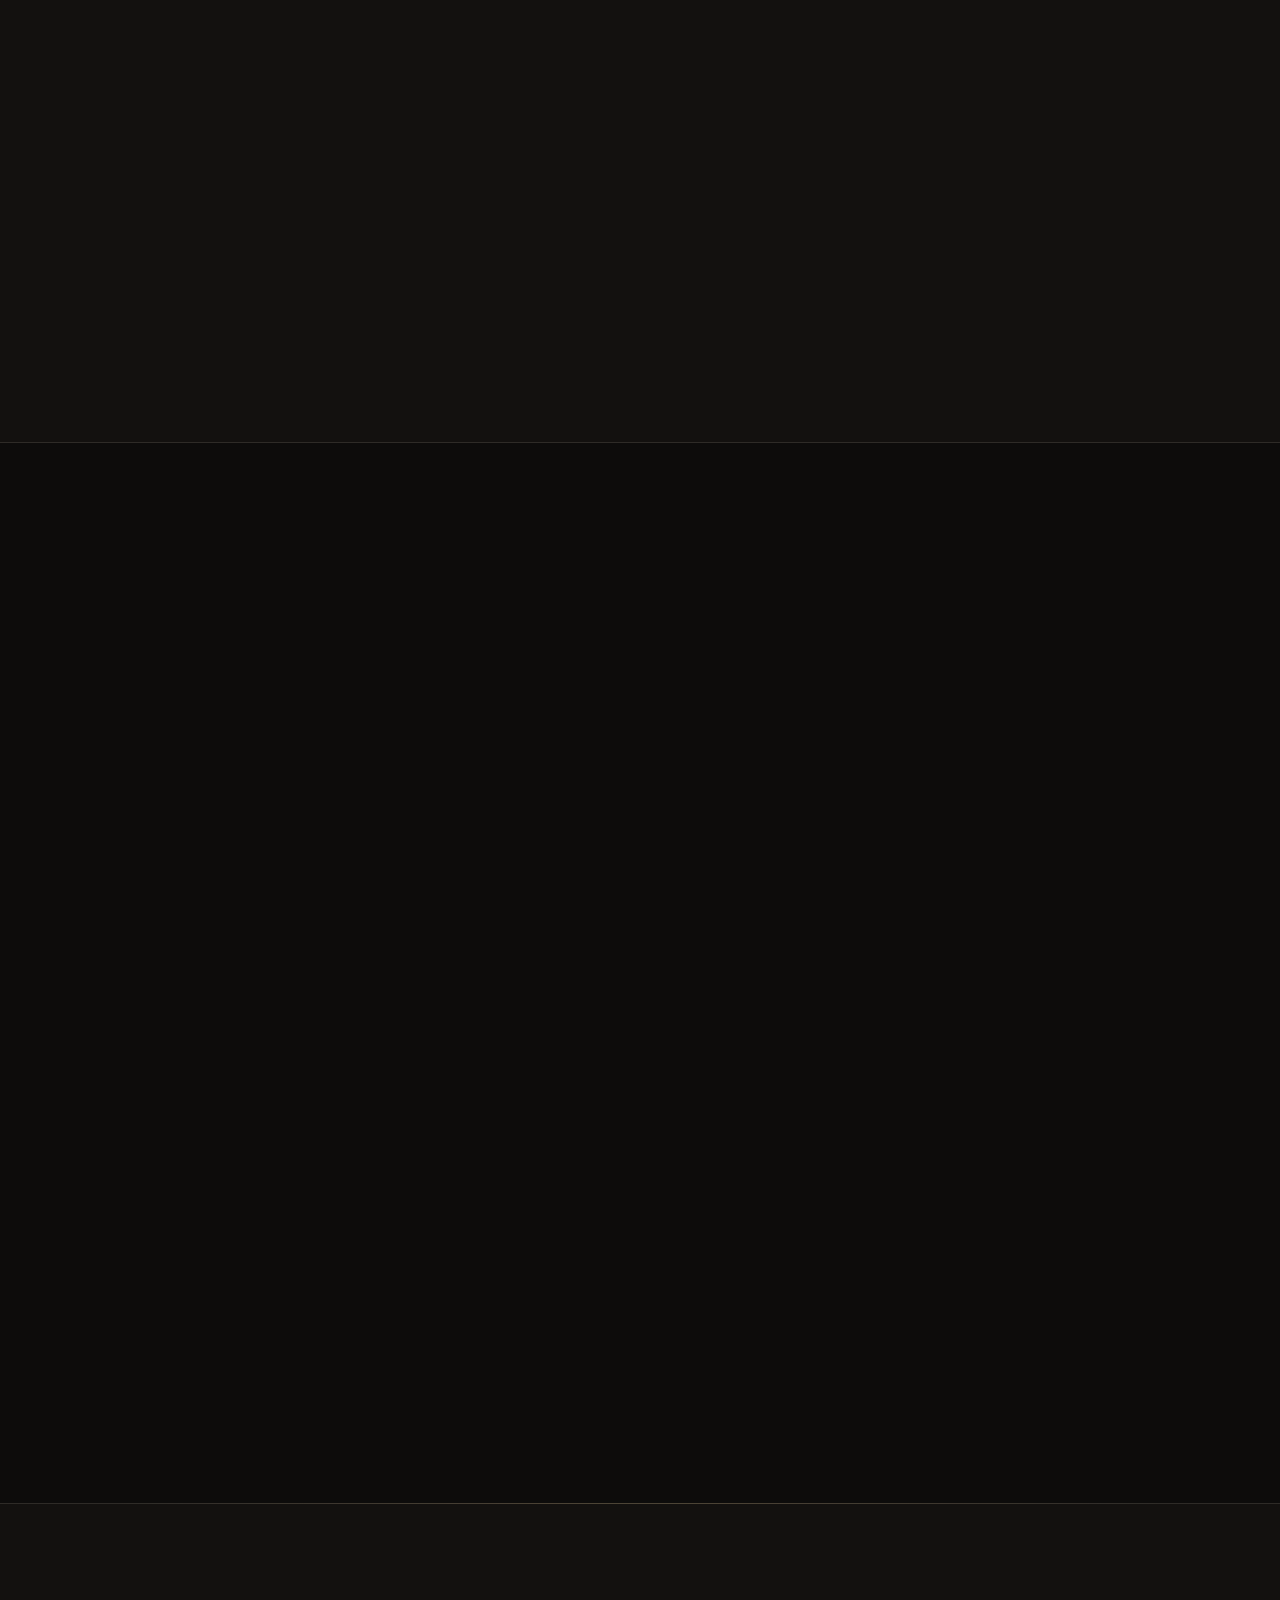
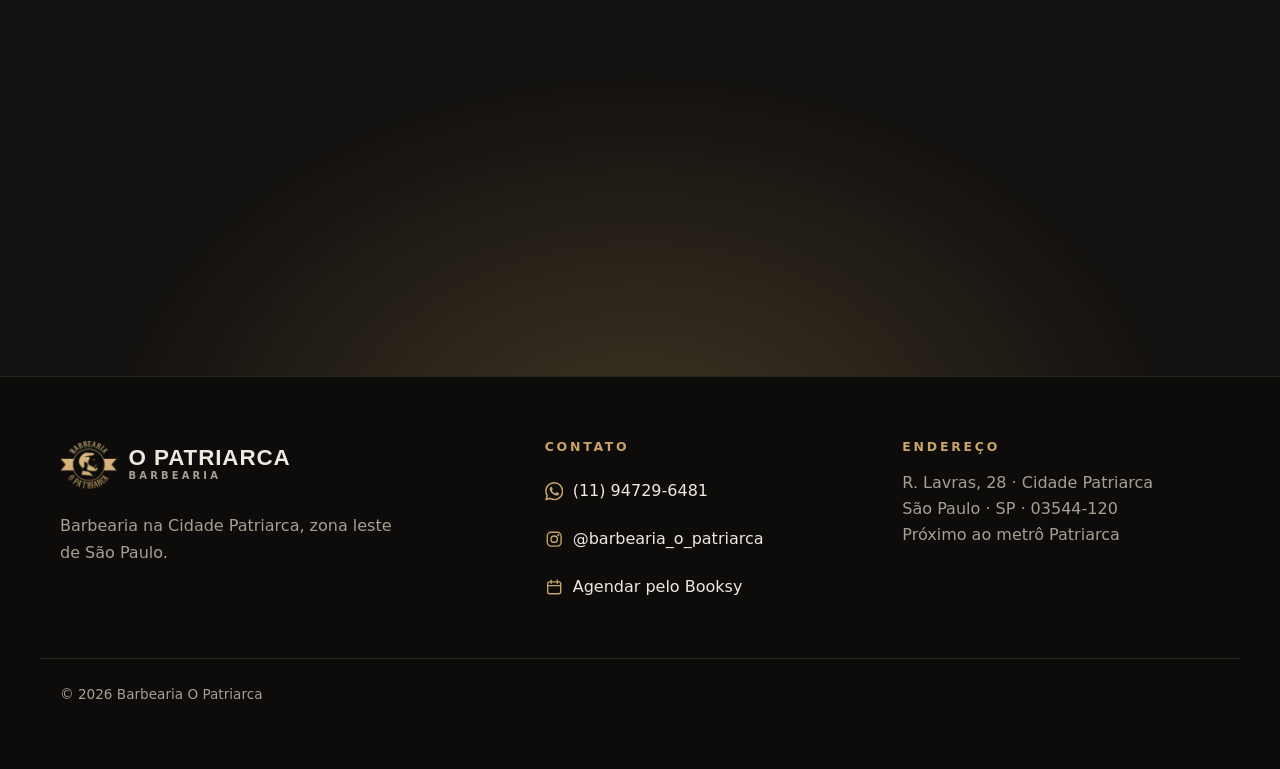
==== commit 88db4f66: "feat: horário real e dados confirmados com a barbearia Terça a sexta 10h-20h, sábado 8h-17h, domingo" ====
--- a/index.html
+++ b/index.html
@@ -21,14 +21,12 @@
   <title>Barbearia O Patriarca | Barbearia na Cidade Patriarca, Zona Leste de SP</title>
   <meta name="description" content="Barbearia na Cidade Patriarca, zona leste de SP, perto do metrô Patriarca. Corte masculino clássico e moderno, barba e barboterapia. Nota 4,9 no Google. Agende online.">
   <meta name="robots" content="index, follow, max-image-preview:large">
-  <!-- TROCAR: endereço final do site no GitHub Pages (ou domínio próprio) -->
+  <!-- Endereço oficial do site (troque se um dia usar domínio próprio) -->
   <link rel="canonical" href="https://passetti-cmd.github.io/barbearia-o-patriarca/">
 
   <!-- Geolocalização (ajuda buscadores a entender a região) -->
   <meta name="geo.region" content="BR-SP">
   <meta name="geo.placename" content="Cidade Patriarca, São Paulo">
-  <meta name="geo.position" content="-23.5317;-46.5005">
-  <meta name="ICBM" content="-23.5317, -46.5005">
 
   <!-- Cor da barra do navegador no celular -->
   <meta name="theme-color" content="#0d0c0b">
@@ -69,9 +67,7 @@
   <!-- ============================================================
        DADOS ESTRUTURADOS (schema.org / BarberShop)
        Google lê isso para montar o painel da empresa na busca.
-       CONFIRMAR: horários (openingHoursSpecification) e geo
-       (latitude/longitude: pegue no Google Maps clicando com o
-       botão direito no pin da barbearia).
+       Se mudar horário ou preço no site, mude aqui também.
        ============================================================ -->
   <script type="application/ld+json">
   {
@@ -86,7 +82,6 @@
     "telephone": "+55-11-94729-6481",
     "priceRange": "R$ 20 - R$ 90",
     "currenciesAccepted": "BRL",
-    "paymentAccepted": "Dinheiro, Pix, Cartão",
     "address": {
       "@type": "PostalAddress",
       "streetAddress": "R. Lavras, 28 - Cidade Patriarca",
@@ -94,11 +89,6 @@
       "addressRegion": "SP",
       "postalCode": "03544-120",
       "addressCountry": "BR"
-    },
-    "geo": {
-      "@type": "GeoCoordinates",
-      "latitude": -23.5317,
-      "longitude": -46.5005
     },
     "hasMap": "https://www.google.com/maps/search/?api=1&query=Barbearia%20O%20Patriarca%20R.%20Lavras%2028%20S%C3%A3o%20Paulo",
     "areaServed": [
@@ -111,9 +101,15 @@
     "openingHoursSpecification": [
       {
         "@type": "OpeningHoursSpecification",
-        "dayOfWeek": ["Monday", "Tuesday", "Wednesday", "Thursday", "Friday", "Saturday"],
+        "dayOfWeek": ["Tuesday", "Wednesday", "Thursday", "Friday"],
         "opens": "10:00",
         "closes": "20:00"
+      },
+      {
+        "@type": "OpeningHoursSpecification",
+        "dayOfWeek": "Saturday",
+        "opens": "08:00",
+        "closes": "17:00"
       }
     ],
     "aggregateRating": {
@@ -355,9 +351,7 @@
               <li><span class="price-list__name">Corte + barba</span><span class="price-list__dots"></span><span class="price-list__time">1 h</span><span class="price-list__price">R$ 80</span></li>
               <li><span class="price-list__name">Corte todo raspado (navalha) + barba</span><span class="price-list__dots"></span><span class="price-list__time">45 min</span><span class="price-list__price">R$ 70</span></li>
               <li><span class="price-list__name">Corte um tamanho (máquina) + barba</span><span class="price-list__dots"></span><span class="price-list__time">45 min</span><span class="price-list__price">R$ 70</span></li>
-              <!-- CONFIRMAR: o Booksy lista 11 combos; adicione os outros 6 aqui -->
             </ul>
-            <p class="panel__note">Tem mais combinações no Booksy.</p>
           </div>
 
           <div class="tabs__panel" role="tabpanel" id="painel-acabamentos" aria-labelledby="tab-acabamentos" tabindex="0">
@@ -465,7 +459,6 @@
     <!-- ============================================================
          04 · SOBRE
          Texto baseado na descrição do próprio Booksy da barbearia.
-         CONFIRMAR: nome do segundo barbeiro e fotos da equipe.
          ============================================================ -->
     <section class="section" id="sobre" aria-labelledby="titulo-sobre">
       <div class="container about">
@@ -539,8 +532,6 @@
               Sua avaliação ajuda muito quem está procurando barbearia na zona leste.
             </p>
             <div class="score__actions">
-              <!-- TROCAR (opcional): use o link "Pedir avaliações" do Perfil da Empresa no Google
-                   (algo como https://g.page/r/XXXX/review) para abrir direto a janela de avaliar. -->
               <a class="btn btn--gold"
                  href="https://www.google.com/maps/search/?api=1&amp;query=Barbearia%20O%20Patriarca%20R.%20Lavras%2028%20S%C3%A3o%20Paulo"
                  target="_blank" rel="noopener noreferrer"
@@ -578,8 +569,8 @@
 
     <!-- ============================================================
          06 · LOCALIZAÇÃO
-         CONFIRMAR: dias e horários. Se mudar aqui, mude também
-         no JSON-LD (topo) e em HORARIOS no assets/js/main.js.
+         Horário: se mudar aqui, mude também no JSON-LD (topo)
+         e em HORARIOS no assets/js/main.js.
          ============================================================ -->
     <section class="section" id="localizacao" aria-labelledby="titulo-local">
       <div class="container">
@@ -613,10 +604,10 @@
               <svg class="icon icon--lg" aria-hidden="true"><use href="#i-clock"/></svg>
               <div>
                 <h3>Horário</h3>
-                <!-- CONFIRMAR horários com o dono -->
                 <dl class="hours">
-                  <div><dt>Segunda a sábado</dt><dd>10h às 20h</dd></div>
-                  <div><dt>Domingo</dt><dd>Fechado</dd></div>
+                  <div><dt>Terça a sexta</dt><dd>10h às 20h</dd></div>
+                  <div><dt>Sábado</dt><dd>8h às 17h</dd></div>
+                  <div><dt>Domingo e segunda</dt><dd>Fechado</dd></div>
                 </dl>
                 <p class="hours__status" data-open-status hidden></p>
               </div>
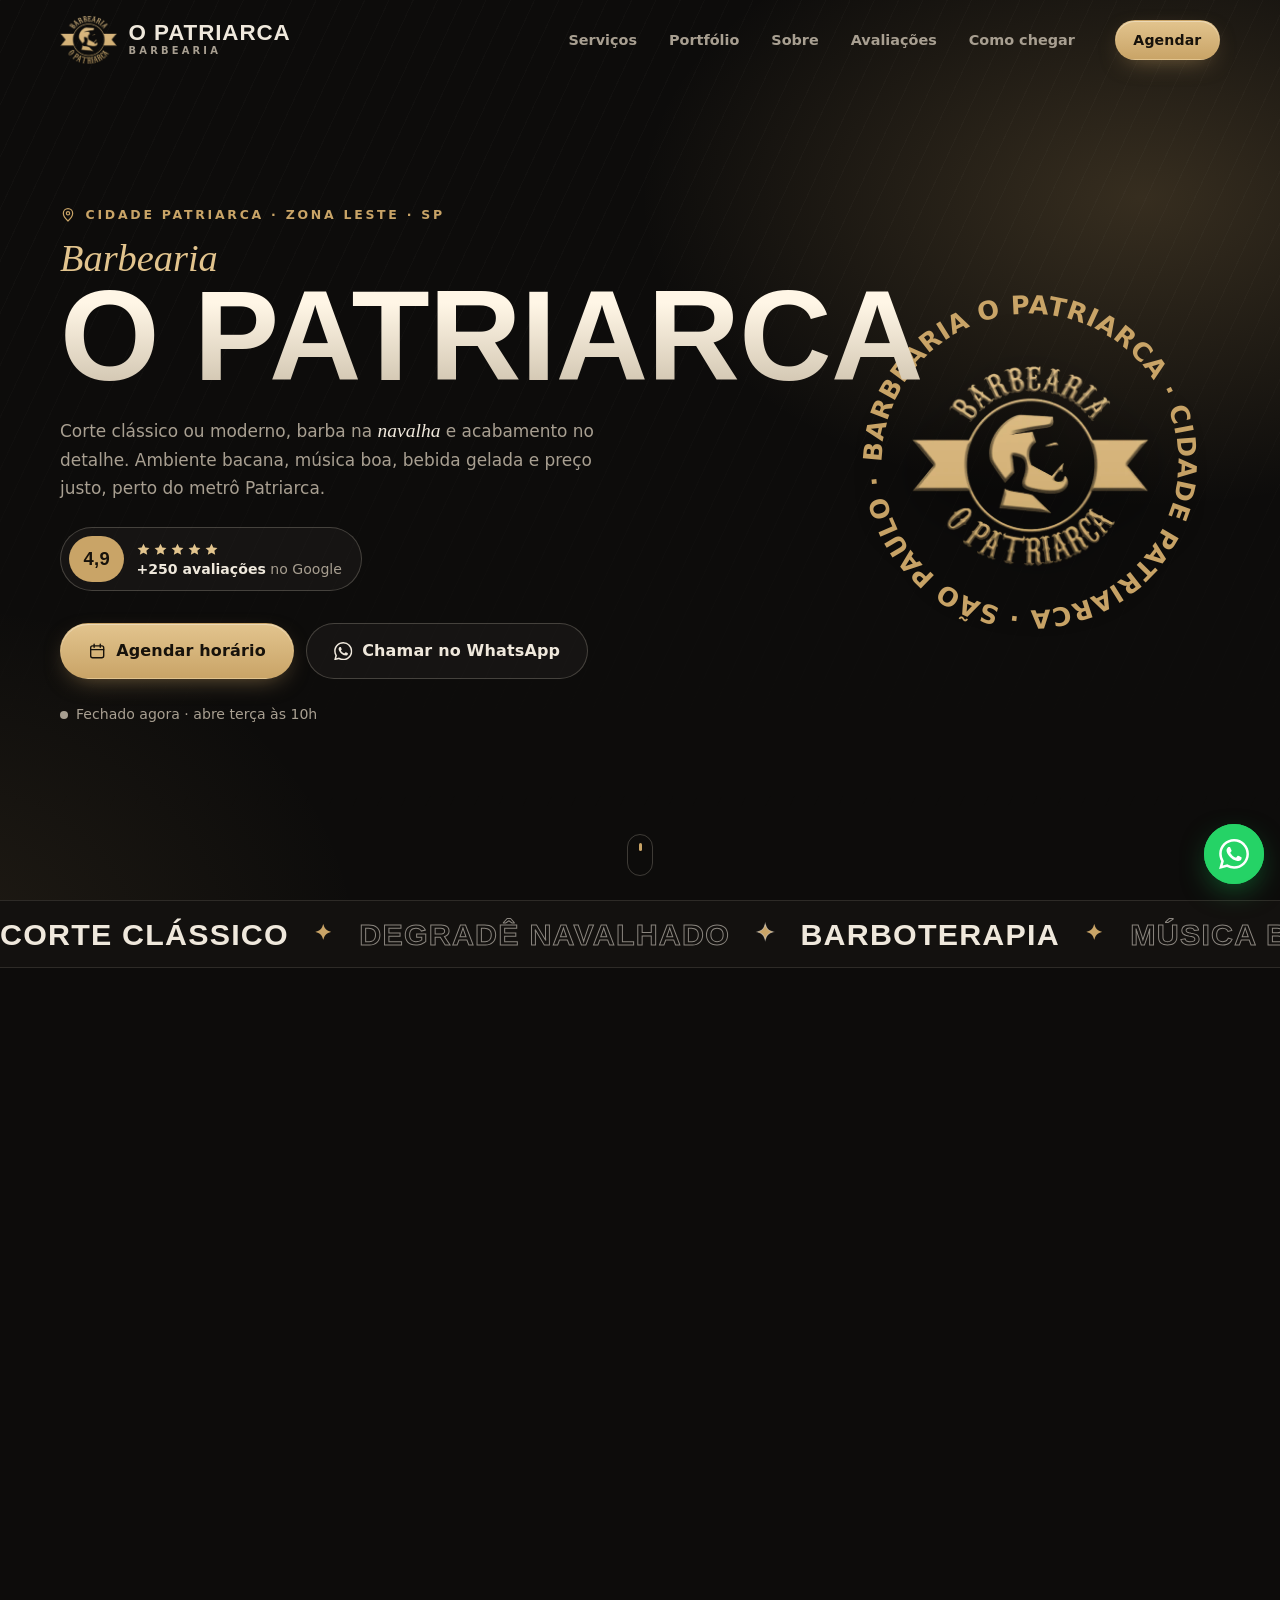
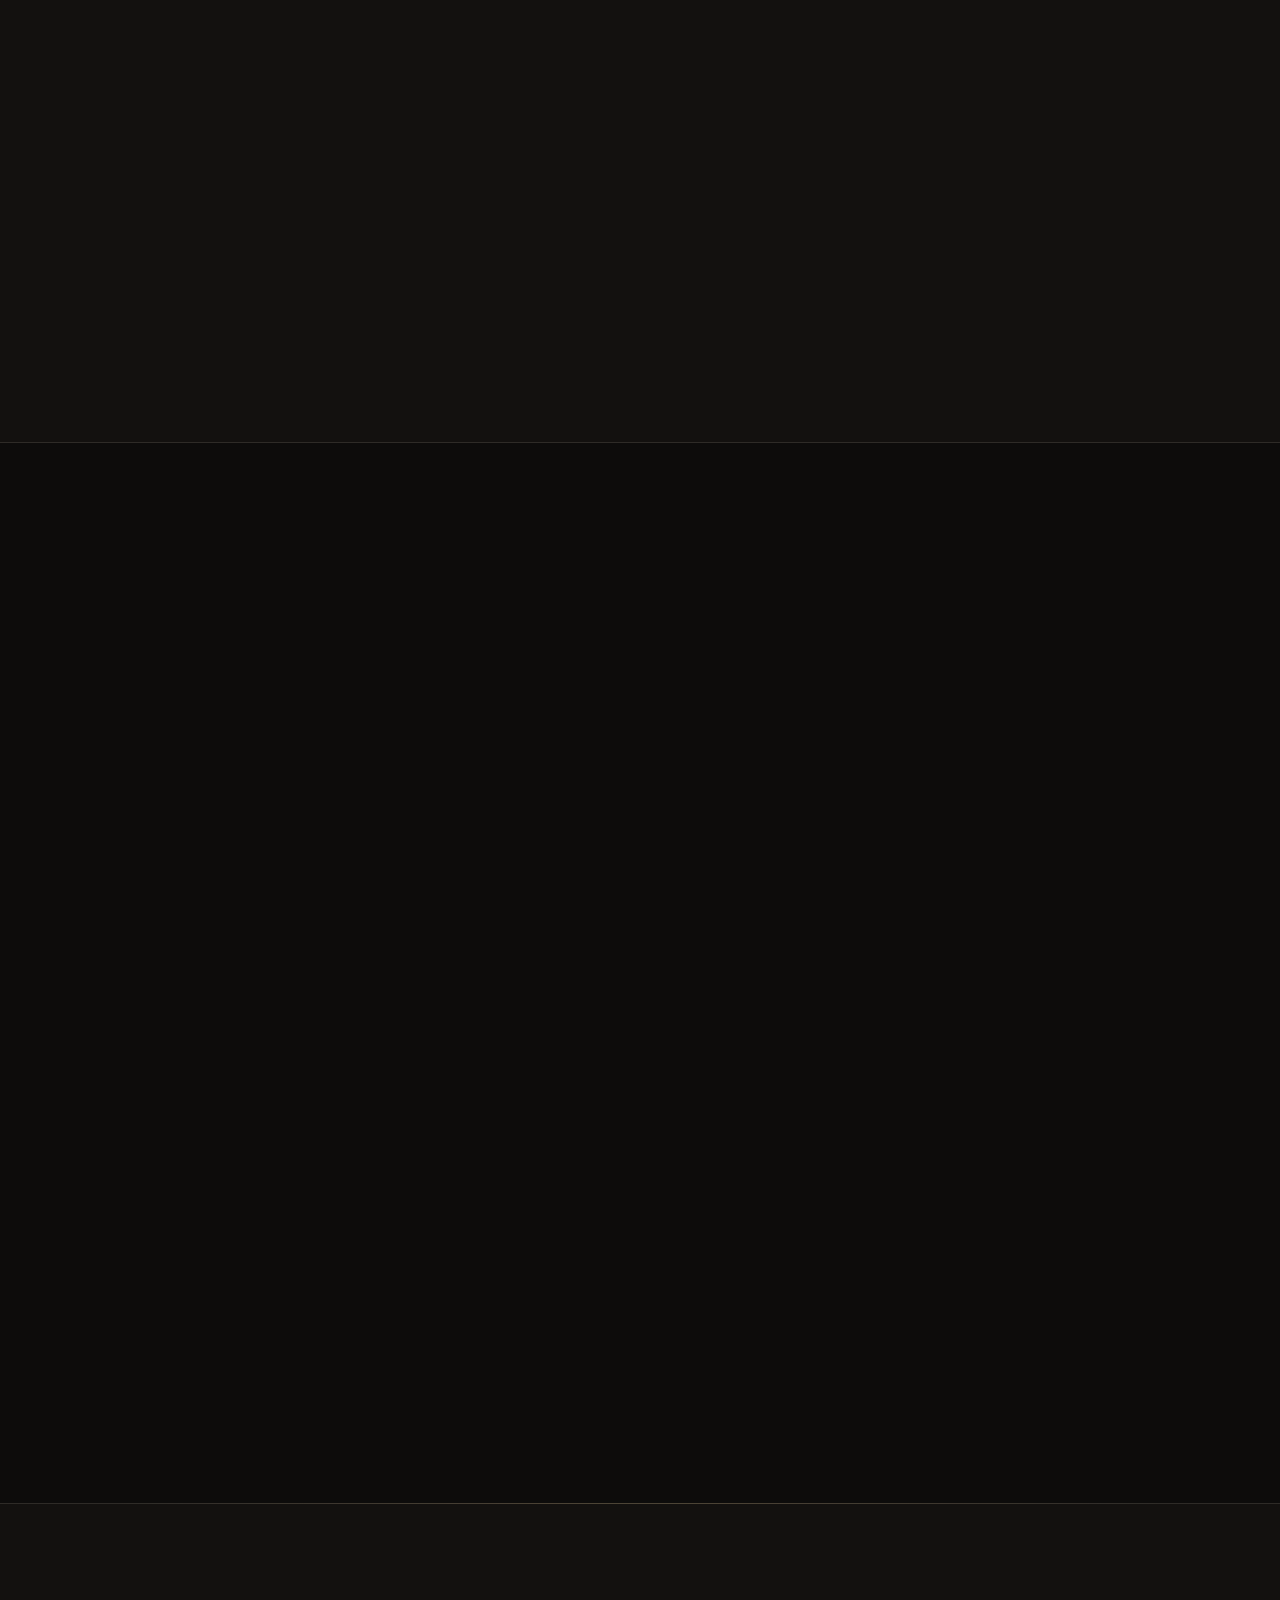
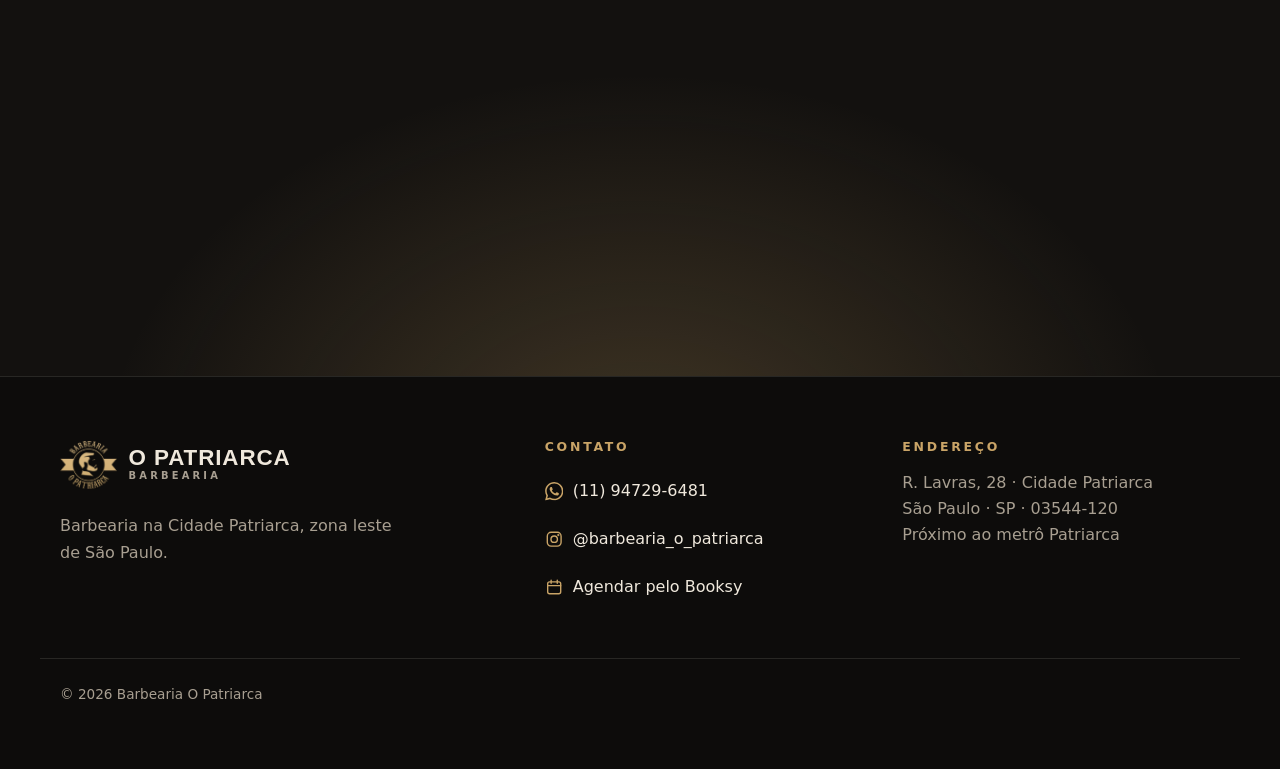
==== commit 980039a5: "fix: link correto da página da barbearia no Booksy O link anterior (IDs na ordem trocada) abria uma " ====
--- a/index.html
+++ b/index.html
@@ -121,11 +121,11 @@
     },
     "sameAs": [
       "https://www.instagram.com/barbearia_o_patriarca/",
-      "https://booksy.com/pt-br/1047773_barbearia-o-patriarca_barbearias_3081_sao-paulo"
+      "https://booksy.com/pt-br/3081_barbearia-o-patriarca_barbearias_1047773_sao-paulo"
     ],
     "potentialAction": {
       "@type": "ReserveAction",
-      "target": "https://booksy.com/pt-br/1047773_barbearia-o-patriarca_barbearias_3081_sao-paulo",
+      "target": "https://booksy.com/pt-br/3081_barbearia-o-patriarca_barbearias_1047773_sao-paulo",
       "name": "Agendar horário"
     },
     "hasOfferCatalog": {
@@ -182,7 +182,7 @@
           <li><a href="#localizacao">Como chegar</a></li>
         </ul>
         <a class="btn btn--gold nav__cta-mobile"
-           href="https://booksy.com/pt-br/1047773_barbearia-o-patriarca_barbearias_3081_sao-paulo"
+           href="https://booksy.com/pt-br/3081_barbearia-o-patriarca_barbearias_1047773_sao-paulo"
            target="_blank" rel="noopener noreferrer"
            data-goatcounter-click="agendar-booksy" data-goatcounter-title="Menu mobile">
           <svg class="icon" aria-hidden="true"><use href="#i-calendar"/></svg> Agendar horário
@@ -190,7 +190,7 @@
       </nav>
 
       <a class="btn btn--gold btn--sm header__cta"
-         href="https://booksy.com/pt-br/1047773_barbearia-o-patriarca_barbearias_3081_sao-paulo"
+         href="https://booksy.com/pt-br/3081_barbearia-o-patriarca_barbearias_1047773_sao-paulo"
          target="_blank" rel="noopener noreferrer"
          data-goatcounter-click="agendar-booksy" data-goatcounter-title="Cabeçalho">Agendar</a>
 
@@ -236,7 +236,7 @@
 
           <div class="hero__actions" data-reveal>
             <a class="btn btn--gold btn--lg"
-               href="https://booksy.com/pt-br/1047773_barbearia-o-patriarca_barbearias_3081_sao-paulo"
+               href="https://booksy.com/pt-br/3081_barbearia-o-patriarca_barbearias_1047773_sao-paulo"
                target="_blank" rel="noopener noreferrer"
                data-goatcounter-click="agendar-booksy" data-goatcounter-title="Hero">
               <svg class="icon" aria-hidden="true"><use href="#i-calendar"/></svg>
@@ -368,7 +368,7 @@
           <div class="menu-board__foot">
             <p>Atendimento com <strong>hora marcada</strong>: escolha o serviço, o barbeiro e o horário.</p>
             <a class="btn btn--gold"
-               href="https://booksy.com/pt-br/1047773_barbearia-o-patriarca_barbearias_3081_sao-paulo"
+               href="https://booksy.com/pt-br/3081_barbearia-o-patriarca_barbearias_1047773_sao-paulo"
                target="_blank" rel="noopener noreferrer"
                data-goatcounter-click="agendar-booksy" data-goatcounter-title="Serviços">
               Ver horários livres <svg class="icon" aria-hidden="true"><use href="#i-arrow"/></svg>
@@ -646,7 +646,7 @@
         <h2 class="cta-band__title" id="titulo-cta">Bora dar um trato <em>no visual?</em></h2>
         <div class="cta-band__actions">
           <a class="btn btn--gold btn--lg"
-             href="https://booksy.com/pt-br/1047773_barbearia-o-patriarca_barbearias_3081_sao-paulo"
+             href="https://booksy.com/pt-br/3081_barbearia-o-patriarca_barbearias_1047773_sao-paulo"
              target="_blank" rel="noopener noreferrer"
              data-goatcounter-click="agendar-booksy" data-goatcounter-title="Chamada final">
             <svg class="icon" aria-hidden="true"><use href="#i-calendar"/></svg> Agendar horário
@@ -691,7 +691,7 @@
             </a>
           </li>
           <li>
-            <a href="https://booksy.com/pt-br/1047773_barbearia-o-patriarca_barbearias_3081_sao-paulo" target="_blank" rel="noopener noreferrer"
+            <a href="https://booksy.com/pt-br/3081_barbearia-o-patriarca_barbearias_1047773_sao-paulo" target="_blank" rel="noopener noreferrer"
                data-goatcounter-click="agendar-booksy" data-goatcounter-title="Rodapé">
               <svg class="icon" aria-hidden="true"><use href="#i-calendar"/></svg> Agendar pelo Booksy
             </a>
--- a/assets/css/style.css
+++ b/assets/css/style.css
@@ -177,16 +177,21 @@
 .header {
   position: fixed; inset: 0 0 auto; z-index: 50;
   height: var(--header-h);
-  transition: background-color .35s, border-color .35s, backdrop-filter .35s;
-  border-bottom: 1px solid transparent;
-}
-.header.is-scrolled,
-.header.is-open {
+}
+/* Fundo com desfoque numa camada própria (::before).
+   Se o backdrop-filter ficasse no .header, o menu mobile (position: fixed)
+   ficaria preso dentro da altura do cabeçalho em vez de cobrir a tela. */
+.header::before {
+  content: ""; position: absolute; inset: 0; z-index: -1;
   background: rgba(13, 12, 11, .82);
   -webkit-backdrop-filter: blur(14px) saturate(140%);
   backdrop-filter: blur(14px) saturate(140%);
-  border-color: var(--line);
-}
+  border-bottom: 1px solid var(--line);
+  opacity: 0;
+  transition: opacity .35s;
+}
+.header.is-scrolled::before { opacity: 1; }
+.header.is-open::before { opacity: 0; }   /* o painel do menu já tem fundo */
 .header__inner { height: 100%; display: flex; align-items: center; gap: 1rem; }
 
 .brand { display: inline-flex; align-items: center; gap: .7rem; text-decoration: none; margin-right: auto; }
@@ -203,6 +208,14 @@
   letter-spacing: .32em; color: var(--muted);
 }
 
+/* Celulares bem estreitos: marca um pouco menor para não encostar no botão */
+@media (max-width: 359px) {
+  .brand { gap: .4rem; }
+  .brand__logo { height: 32px; }
+  .brand__text { font-size: 1.05rem; }
+  .header__cta { padding-inline: .9rem; }
+}
+
 .menu-toggle {
   position: relative; z-index: 2;
   display: grid; place-items: center;
@@ -251,7 +264,8 @@
 .nav__list a:hover { color: var(--gold-light); }
 .nav__cta-mobile { align-self: flex-start; min-height: 56px; }
 
-.header__cta { position: relative; z-index: 2; }
+.header__cta,
+.header .brand { position: relative; z-index: 2; }   /* ficam por cima do painel do menu */
 
 body.menu-open { overflow: hidden; }
 
@@ -288,7 +302,7 @@
   min-height: 100vh;
   min-height: 100svh;
   display: flex; align-items: center;
-  padding: calc(var(--header-h) + 2rem) 0 5rem;
+  padding: calc(var(--header-h) + 1rem) 0 5rem;
   overflow: hidden;
   isolation: isolate;
 }
@@ -312,7 +326,7 @@
   to { transform: translate3d(-4%, 3%, 0) scale(1.08); }
 }
 
-.hero__inner { position: relative; display: grid; gap: 3rem; align-items: center; }
+.hero__inner { position: relative; display: grid; gap: 2rem; align-items: center; }
 .hero__content { position: relative; z-index: 1; max-width: 640px; }
 
 .hero__eyebrow .icon { width: 1rem; height: 1rem; }
@@ -373,10 +387,13 @@
 [data-open-status].is-open::before { background: var(--whats); box-shadow: 0 0 0 4px rgba(37, 211, 102, .18); }
 
 /* Selo giratório */
+/* Selo giratório. No celular fica inteiro, acima do texto;
+   no desktop vai para a coluna da direita (ver @media mais abaixo). */
 .hero__seal {
-  position: absolute; right: -70px; bottom: -3rem; z-index: 0;
-  width: 220px; aspect-ratio: 1;
-  opacity: .22;
+  position: relative; z-index: 0;
+  order: -1;
+  width: clamp(108px, 31vw, 150px); aspect-ratio: 1;
+  margin-bottom: -1rem;
   pointer-events: none;
 }
 .seal__ring {
@@ -415,11 +432,12 @@
 }
 
 @media (min-width: 960px) {
-  .hero__inner { grid-template-columns: 1.4fr 1fr; }
+  .hero { padding-top: calc(var(--header-h) + 2rem); }
+  .hero__inner { grid-template-columns: 1.4fr 1fr; gap: 3rem; }
   .hero__seal {
-    position: relative; right: auto; bottom: auto;
+    order: 0;
     width: min(100%, 380px); justify-self: end;
-    opacity: 1;
+    margin-bottom: 0;
   }
 }
 
